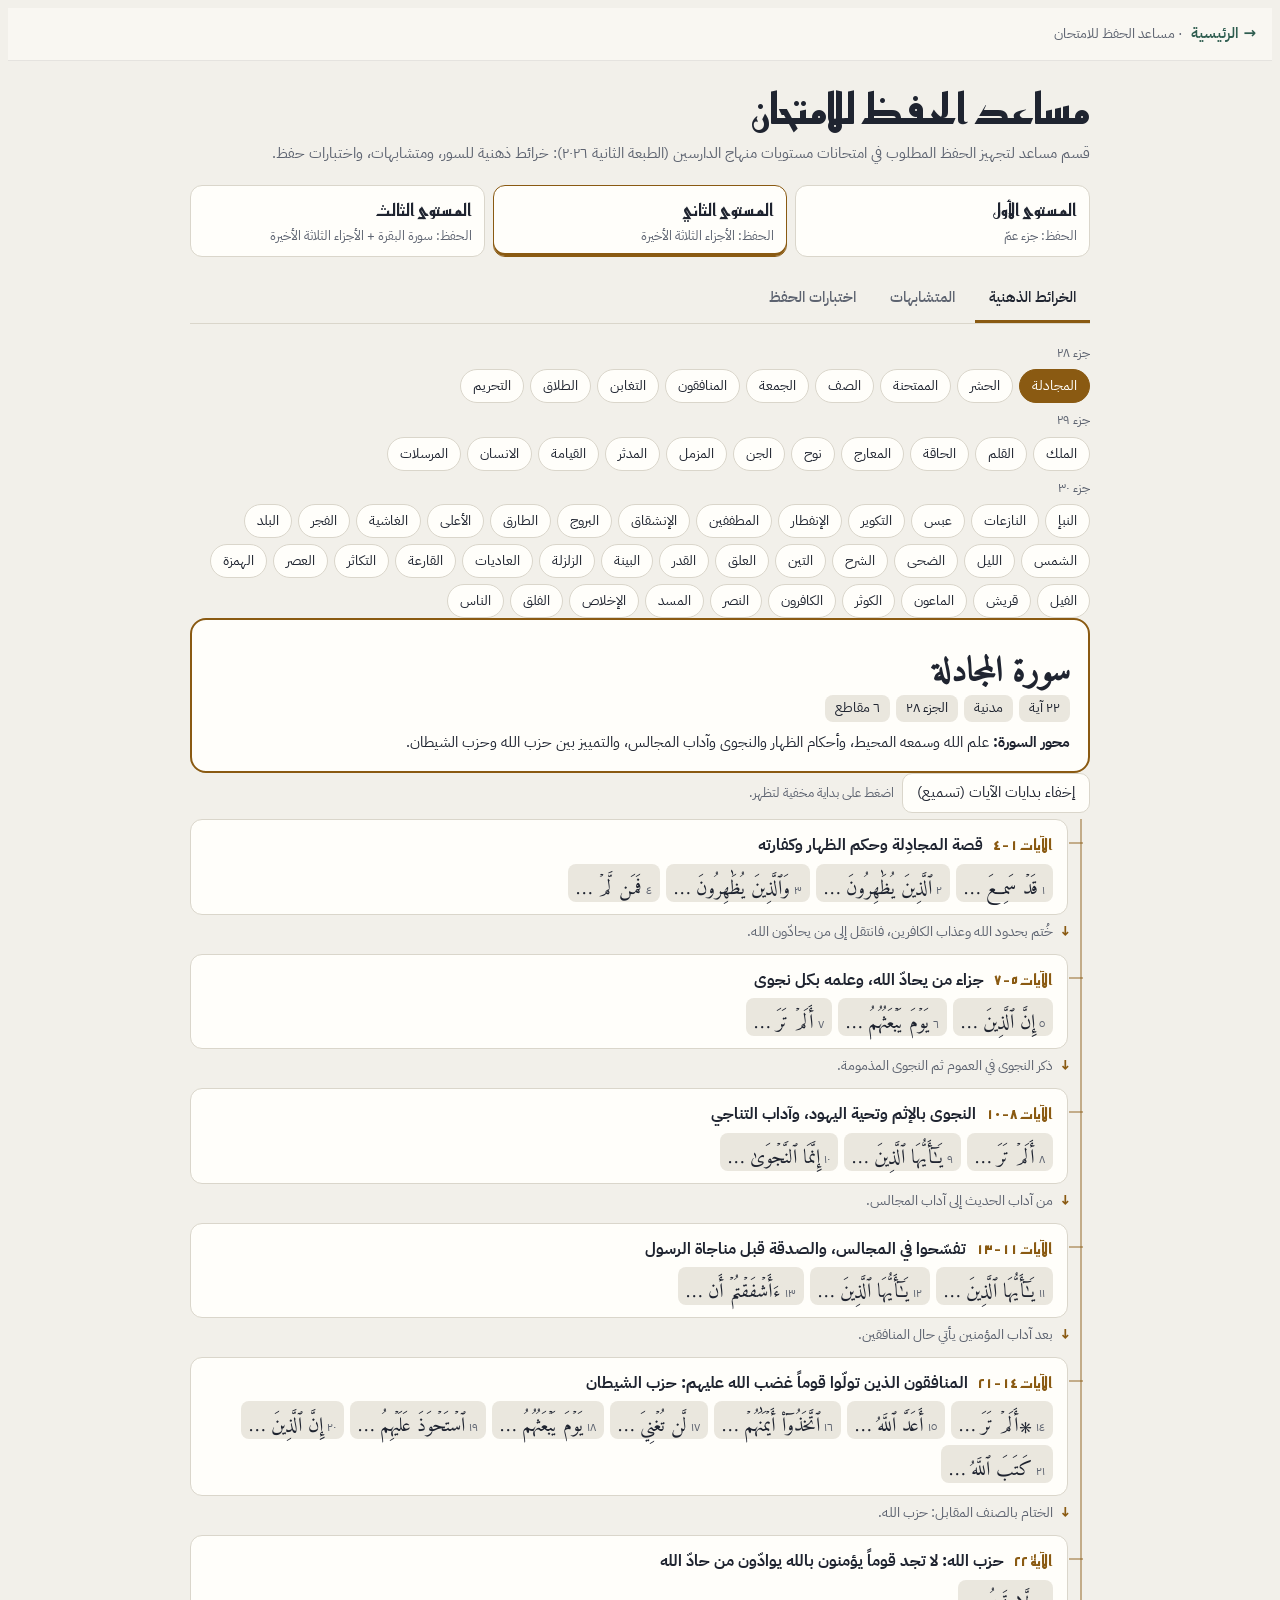
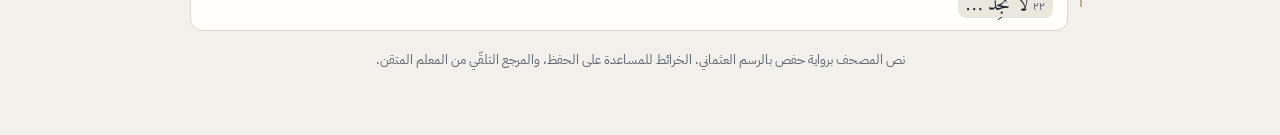
==== hifz/index.html @ 1ab909df "Add files via upload" ====
<!doctype html>
<html lang="ar" dir="rtl"><head><meta charset="utf-8">
<meta name="viewport" content="width=device-width,initial-scale=1,viewport-fit=cover">
<meta name="theme-color" content="#2F5D50">
<link rel="manifest" href="../manifest.webmanifest">
<link rel="icon" href="../icons/icon-192.png">
<link rel="stylesheet" href="../fonts/fonts.css">
<title>مساعد الحفظ للامتحان · رسوخ</title>
<style>
.appbar{position:sticky;top:0;z-index:50;display:flex;align-items:center;gap:8px;padding:8px max(16px,env(safe-area-inset-right,0px)) 8px max(16px,env(safe-area-inset-left,0px));padding-top:max(8px,env(safe-area-inset-top,0px));background:rgba(250,248,242,.92);backdrop-filter:blur(8px);border-bottom:1px solid rgba(0,0,0,.08);font-family:"IBM Plex Sans Arabic",system-ui,sans-serif;direction:rtl}
.appbar a{color:#2F5D50;text-decoration:none;font-weight:600;font-size:15px;min-height:36px;display:inline-flex;align-items:center;gap:6px}
.appbar span{color:#5D6370;font-size:14px}
@media (prefers-color-scheme:dark){.appbar{background:rgba(20,22,27,.92);border-bottom-color:rgba(255,255,255,.08)}.appbar a{color:#8CC3B1}.appbar span{color:#A5AAB4}}
</style>
</head><body>
<nav class="appbar"><a href="../">→ الرئيسية</a><span>· مساعد الحفظ للامتحان</span></nav>
<style>
/* Layout: one reading column; level tabs on top, three tool tabs beneath, a surah strip, then the tool */
:root{
  --bg:#F2F0EA; --page:#FFFEFA; --ink:#1F2430; --muted:#5D6370; --line:#DAD6CB; --soft:#EAE7DE;
  --l1:#2F6B5A; --l2:#8A5A12; --l3:#7A2E46; --acc:var(--l2);
  --hl:#F6E3B4; --hl2:#D6EBDD; --bad:#B3261E; --good:#1E7A45;
  --f-q:"Amiri Quran","Amiri","Traditional Arabic",serif;
  --f-ui:"IBM Plex Sans Arabic",system-ui,sans-serif;
  --f-d:"Reem Kufi","IBM Plex Sans Arabic",sans-serif;
}
@media (prefers-color-scheme: dark){:root:not([data-theme="light"]){
  --bg:#14161B; --page:#1C1F26; --ink:#ECE9E2; --muted:#A5AAB4; --line:#343843; --soft:#262A32;
  --l1:#7FC7AE; --l2:#E2B868; --l3:#E39AB1; --hl:#5A4A22; --hl2:#244634; --bad:#FF8A80; --good:#7FD69E; color-scheme:dark}}
:root[data-theme="dark"]{
  --bg:#14161B; --page:#1C1F26; --ink:#ECE9E2; --muted:#A5AAB4; --line:#343843; --soft:#262A32;
  --l1:#7FC7AE; --l2:#E2B868; --l3:#E39AB1; --hl:#5A4A22; --hl2:#244634; --bad:#FF8A80; --good:#7FD69E; color-scheme:dark}
html,body{direction:rtl}
body{background:var(--bg);color:var(--ink);font-family:var(--f-ui);font-size:15px;line-height:1.7}
.wrap{max-width:900px;margin:0 auto;padding-left:max(16px,env(safe-area-inset-left,0px));padding-right:max(16px,env(safe-area-inset-right,0px));padding-block:24px 56px;display:flex;flex-direction:column;gap:18px}
h1{margin:0;font-family:var(--f-d);font-size:clamp(30px,6vw,42px);line-height:1.2}
.lead{color:var(--muted);margin:0}
button{font:inherit;color:inherit;cursor:pointer}
button:focus-visible,select:focus-visible{outline:2px solid var(--acc);outline-offset:2px}
.levels{display:grid;grid-template-columns:repeat(3,minmax(0,1fr));gap:8px}
.lv{border:1px solid var(--line);background:var(--page);border-radius:12px;padding:10px 12px;text-align:right;display:flex;flex-direction:column;gap:2px;min-height:44px}
.lv b{font-family:var(--f-d);font-size:17px}
.lv small{color:var(--muted);font-size:12.5px;line-height:1.5}
.lv[aria-pressed="true"]{border-color:var(--acc);box-shadow:inset 0 -3px 0 var(--acc)}
.tabs{display:flex;gap:6px;border-bottom:1px solid var(--line);overflow-x:auto}
.tab{border:none;background:none;padding:10px 14px;border-bottom:3px solid transparent;color:var(--muted);font-weight:500;white-space:nowrap;min-height:44px}
.tab[aria-selected="true"]{color:var(--ink);border-bottom-color:var(--acc)}
.strip{display:flex;flex-direction:column;gap:6px}
.strip .jz{font-size:12.5px;color:var(--muted)}
.chips{display:flex;flex-wrap:wrap;gap:6px}
.chip{border:1px solid var(--line);background:var(--page);border-radius:999px;padding:4px 12px;font-size:14px;min-height:34px}
.chip[aria-pressed="true"]{background:var(--acc);border-color:var(--acc);color:var(--page)}
.card{background:var(--page);border:1px solid var(--line);border-radius:14px;padding:16px 18px}
.q{font-family:var(--f-q);line-height:2.1}
/* mind map */
.root{display:flex;flex-direction:column;gap:8px;border:2px solid var(--acc);border-radius:16px;padding:16px 18px;background:var(--page)}
.root h2{margin:0;font-family:var(--f-q);font-size:34px;line-height:1.5}
.facts{display:flex;flex-wrap:wrap;gap:6px}
.fact{background:var(--soft);border-radius:8px;padding:2px 10px;font-size:13.5px}
.theme{margin:0;font-size:15px}
.tree{position:relative;display:flex;flex-direction:column;gap:0;padding-right:22px;margin-top:6px}
.tree::before{content:"";position:absolute;right:8px;top:0;bottom:24px;border-right:2px solid var(--acc);opacity:.45}
.node{position:relative;background:var(--page);border:1px solid var(--line);border-radius:12px;padding:12px 14px;display:flex;flex-direction:column;gap:6px}
.node::before{content:"";position:absolute;right:-16px;top:22px;width:14px;border-top:2px solid var(--acc);opacity:.45}
.node .hd{display:flex;align-items:baseline;gap:10px;flex-wrap:wrap}
.num{font-family:var(--f-d);color:var(--acc);font-weight:700;font-size:15px;white-space:nowrap}
.node h3{margin:0;font-size:16px;line-height:1.5}
.starts{display:flex;flex-wrap:wrap;gap:6px}
.st{font-family:var(--f-q);font-size:20px;background:var(--soft);border-radius:8px;padding:0 8px;line-height:1.9;white-space:nowrap}
.st i{font-style:normal;font-family:var(--f-ui);font-size:11.5px;color:var(--muted);margin-left:4px}
.st.hide span{filter:blur(6px)}
.link{font-size:13.5px;color:var(--muted);padding:6px 0 10px 0;margin-right:-4px;display:flex;gap:6px;align-items:baseline}
.link::before{content:"↓";color:var(--acc);font-weight:700}
.tools{display:flex;flex-wrap:wrap;gap:8px;align-items:center}
.btn{border:1px solid var(--line);background:var(--page);border-radius:10px;padding:6px 14px;min-height:40px}
.btn.pri{background:var(--acc);border-color:var(--acc);color:var(--page);font-weight:700}
/* mutashabihat */
.mt{display:flex;flex-direction:column;gap:10px}
.grp{display:flex;flex-direction:column;gap:8px}
.grp .ph{font-size:13.5px;color:var(--muted)}
.occ{display:flex;flex-direction:column;gap:2px;border-right:3px solid var(--line);padding-right:10px}
.occ .ref{font-size:12.5px;color:var(--muted)}
.occ .q{font-size:23px}
mark{background:var(--hl);color:inherit;border-radius:4px;padding:0 2px}
mark.d{background:var(--hl2);outline:1px dashed var(--acc)}
.legend{font-size:13px;color:var(--muted);display:flex;gap:14px;flex-wrap:wrap}
select{font:inherit;color:var(--ink);background:var(--page);border:1px solid var(--line);border-radius:8px;padding:6px 10px;min-height:40px;max-width:100%}
/* quiz */
.qz{display:flex;flex-direction:column;gap:12px}
.prog{height:6px;background:var(--soft);border-radius:99px;overflow:hidden}
.prog i{display:block;height:100%;background:var(--acc)}
.prompt{font-size:14px;color:var(--muted)}
.stem{font-family:var(--f-q);font-size:25px;line-height:2.1}
.opts{display:flex;flex-direction:column;gap:8px}
.opt{border:1px solid var(--line);background:var(--page);border-radius:12px;padding:10px 14px;text-align:right;font-family:var(--f-q);font-size:21px;line-height:1.9;min-height:48px}
.opt.ui{font-family:var(--f-ui);font-size:16px}
.opt.ok{border-color:var(--good);box-shadow:inset 0 0 0 1px var(--good)}
.opt.no{border-color:var(--bad);box-shadow:inset 0 0 0 1px var(--bad)}
.fb{font-size:14px;padding:8px 12px;border-radius:10px;background:var(--soft)}
.score{font-family:var(--f-d);font-size:40px;color:var(--acc)}
.muted{color:var(--muted)}
.grid2{display:grid;grid-template-columns:repeat(auto-fill,minmax(210px,1fr));gap:8px}
.scope{border:1px solid var(--line);background:var(--page);border-radius:12px;padding:10px 12px;text-align:right;display:flex;flex-direction:column;gap:2px;min-height:56px}
.scope small{color:var(--muted)}
@media (max-width:520px){.lv small{display:none}.lv b{font-size:14.5px}.root h2{font-size:28px}}
@media (prefers-reduced-motion:no-preference){.prog i{transition:width .3s}}
</style>

<div class="wrap">
  <header style="display:flex;flex-direction:column;gap:6px">
    <h1>مساعد الحفظ للامتحان</h1>
    <p class="lead">قسم مساعد لتجهيز الحفظ المطلوب في امتحانات مستويات منهاج الدارسين (الطبعة الثانية ٢٠٢٦): خرائط ذهنية للسور، ومتشابهات، واختبارات حفظ.</p>
  </header>
  <div class="levels" id="levels" role="group" aria-label="المستوى"></div>
  <div class="tabs" role="tablist" aria-label="الأدوات">
    <button class="tab" role="tab" data-t="map" aria-selected="true">الخرائط الذهنية</button>
    <button class="tab" role="tab" data-t="mt" aria-selected="false">المتشابهات</button>
    <button class="tab" role="tab" data-t="quiz" aria-selected="false">اختبارات الحفظ</button>
  </div>
  <main id="view"><p class="muted">جاري التحميل…</p></main>
  <footer class="muted" style="font-size:13px;text-align:center">نص المصحف برواية حفص بالرسم العثماني. الخرائط للمساعدة على الحفظ، والمرجع التلقّي من المعلم المتقن.</footer>
</div>

<script>
const AR=n=>String(n).replace(/\d/g,d=>'٠١٢٣٤٥٦٧٨٩'[d]);
const $=(t,a={},...k)=>{const e=document.createElement(t);for(const[x,y]of Object.entries(a)){if(x==='on')for(const[ev,f]of Object.entries(y))e.addEventListener(ev,f);else if(x==='html')e.innerHTML=y;else if(y!==false&&y!=null)e.setAttribute(x,y===true?'':y)}k.flat().forEach(c=>c!=null&&e.append(c.nodeType?c:document.createTextNode(c)));return e};
const rnd=n=>Math.floor(Math.random()*n), shuffle=a=>{a=a.slice();for(let i=a.length-1;i>0;i--){const j=rnd(i+1);[a[i],a[j]]=[a[j],a[i]]}return a}, pick=a=>a[rnd(a.length)];
let D=null; const ST={lv:'2',tab:'map',surah:{},mtS:{},hide:false};
try{Object.assign(ST,JSON.parse(localStorage.getItem('hifz-ui')||'{}'))}catch(e){}
const save=()=>{try{localStorage.setItem('hifz-ui',JSON.stringify({lv:ST.lv,tab:ST.tab,surah:ST.surah,mtS:ST.mtS}))}catch(e){}};
let BEST={};try{BEST=JSON.parse(localStorage.getItem('hifz-best')||'{}')}catch(e){}
const LVC={1:'--l1',2:'--l2',3:'--l3'};
const S=n=>D.surahs[n]; const V=(n,a)=>S(n).v[a-1]; const vt=(n,a)=>V(n,a).join(' ');
const ref=(n,a)=>`${S(n).name}: ${AR(a)}`;

function levelSurahs(){return D.levels[ST.lv].surahs}
function groups(){ // juz groups of current level
  const out=[];const by={};
  levelSurahs().forEach(n=>{const j=S(n).juz;const k=n===2?'البقرة':'جزء '+AR(j);(by[k]||(by[k]=[],out.push([k,by[k]]),by[k])).push(n)});return out;
}
function curSurah(){const L=levelSurahs();let s=+ST.surah[ST.lv];if(!L.includes(s)){s=L[0];ST.surah[ST.lv]=s}return s}

function renderLevels(){
  const box=document.getElementById('levels');box.innerHTML='';
  Object.entries(D.levels).forEach(([k,L])=>{
    box.append($('button',{class:'lv','aria-pressed':String(k===ST.lv),style:`--acc:var(${LVC[k]})`,on:{click:()=>{ST.lv=k;save();render()}}},
      $('b',{},L.name),$('small',{},'الحفظ: '+L.hifz)));
  });
  document.documentElement.style.setProperty('--acc',`var(${LVC[ST.lv]})`);
  document.querySelectorAll('.tab').forEach(t=>t.setAttribute('aria-selected',String(t.dataset.t===ST.tab)));
}
function strip(onPick,sel,extra){
  const w=$('div',{class:'strip'});
  groups().forEach(([g,list])=>{
    const c=$('div',{class:'chips'});
    list.forEach(n=>c.append($('button',{class:'chip','aria-pressed':String(n===sel),on:{click:()=>onPick(n)}},S(n).name)));
    w.append($('div',{class:'jz'},g),c);
  });
  return w;
}

/* ---------- mind map ---------- */
function renderMap(v){
  const n=curSurah(), s=S(n);
  v.append(strip(x=>{ST.surah[ST.lv]=x;save();render()},n));
  const root=$('section',{class:'root','aria-label':'بطاقة السورة'},
    $('h2',{},'سورة '+s.name),
    $('div',{class:'facts'},$('span',{class:'fact'},AR(s.ayat)+' آية'),$('span',{class:'fact'},s.type),$('span',{class:'fact'},n===2?'الأجزاء ١–٣':'الجزء '+AR(s.juz)),$('span',{class:'fact'},AR(s.secs.length)+' مقاطع')),
    $('p',{class:'theme'},$('b',{},'محور السورة: '),s.theme));
  const tools=$('div',{class:'tools'},
    $('button',{class:'btn',on:{click:()=>{ST.hide=!ST.hide;render()}}},ST.hide?'إظهار بدايات الآيات':'إخفاء بدايات الآيات (تسميع)'),
    $('span',{class:'muted',style:'font-size:13px'},'اضغط على بداية مخفية لتظهر.'));
  const tree=$('div',{class:'tree'});
  s.secs.forEach(([a,b,t,l],i)=>{
    const starts=$('div',{class:'starts'});
    for(let k=a;k<=b;k++){
      const w=V(n,k); const st=w.slice(0,Math.min(2,w.length)).join(' ')+(w.length>2?' …':'');
      const chip=$('span',{class:'st'+(ST.hide?' hide':''),title:'الآية '+AR(k)},$('i',{},AR(k)),$('span',{},st));
      chip.addEventListener('click',()=>chip.classList.toggle('hide'));
      starts.append(chip);
    }
    tree.append($('article',{class:'node'},
      $('div',{class:'hd'},$('span',{class:'num'},a===b?'الآية '+AR(a):'الآيات '+AR(a)+'–'+AR(b)),$('h3',{},t)),starts));
    if(l) tree.append($('div',{class:'link'},l));
  });
  v.append(root,tools,tree);
}

/* ---------- mutashabihat ---------- */
function markVerse(n,a,from,len,diffIdx){
  const w=V(n,a);const box=$('div',{class:'q'});
  w.forEach((tok,i)=>{
    let el=document.createTextNode(tok);
    if(i>=from&&i<from+len) el=$('mark',{},tok);
    else if(diffIdx!=null&&i===diffIdx) el=$('mark',{class:'d'},tok);
    box.append(el,' ');
  });
  box.append($('span',{class:'muted',style:'font-size:16px'},'﴿'+AR(a)+'﴾'));
  return box;
}
function mtGroups(){
  const L=D.levels[ST.lv];const f=ST.mtS[ST.lv]||'all';
  let g=L.mt; if(f!=='all') g=g.filter(x=>x.o.some(o=>o[0]==f));
  let r=L.rep; if(f!=='all') r=r.filter(x=>x.some(o=>o[0]==f));
  return {g,r,f};
}
function renderMt(v){
  const L=D.levels[ST.lv];const {g,r,f}=mtGroups();
  const sel=$('select',{id:'mtsel','aria-label':'تصفية حسب السورة',on:{change:e=>{ST.mtS[ST.lv]=e.target.value;save();render()}}},
    $('option',{value:'all'},'كل سور المستوى'));
  levelSurahs().forEach(n=>sel.append($('option',{value:n,selected:String(n)===String(f)?'':null},'سورة '+S(n).name)));
  v.append($('div',{class:'tools'},sel,$('span',{class:'muted',style:'font-size:13.5px'},AR(g.length+r.length)+' موضعاً')),
    $('div',{class:'legend'},$('span',{},$('mark',{},'المقطع المشترك')),$('span',{},$('mark',{class:'d'},'أول كلمة يفترق عندها')),$('span',{},'انتبه للكلمة الخضراء: هي موضع الخلط.')));
  const box=$('div',{class:'mt'});
  if(r.length){
    box.append($('h3',{style:'margin:8px 0 0;font-size:16px'},'آيات تتكرر بلفظها'));
    r.forEach(o=>{
      const c=$('div',{class:'card grp'});
      c.append($('div',{class:'q',style:'font-size:23px'},vt(o[0][0],o[0][1])));
      c.append($('div',{class:'ph'},'تكررت '+AR(o.length)+' مرات: '+o.map(x=>ref(x[0],x[1])).join(' · ')));
      box.append(c);
    });
  }
  if(g.length) box.append($('h3',{style:'margin:8px 0 0;font-size:16px'},'مقاطع متشابهة'));
  g.forEach(gr=>{
    const c=$('div',{class:'card grp'});
    gr.o.forEach(([n,a,i])=>{
      const w=V(n,a);const d=i+gr.n<w.length?i+gr.n:null;
      c.append($('div',{class:'occ'},$('span',{class:'ref'},ref(n,a)),markVerse(n,a,i,gr.n,d)));
    });
    box.append(c);
  });
  if(!g.length&&!r.length) box.append($('p',{class:'muted'},'لا متشابهات مسجلة لهذه السورة ضمن المستوى.'));
  v.append(box);
}

/* ---------- quiz ---------- */
let QZ=null;
function scopes(){
  const out=[{id:'all',t:'اختبار شامل للمستوى',s:levelSurahs()}];
  groups().forEach(([g,list])=>out.push({id:g,t:g==='البقرة'?'سورة البقرة':g,s:list}));
  levelSurahs().forEach(n=>out.push({id:'s'+n,t:'سورة '+S(n).name,s:[n],one:true}));
  return out;
}
function allVerses(sl){const o=[];sl.forEach(n=>{for(let a=1;a<=S(n).ayat;a++)o.push([n,a])});return o}
function uniq(arr,key){const s=new Set();return arr.filter(x=>{const k=key(x);if(s.has(k))return false;s.add(k);return true})}
function near(n){const o=[];for(const m of [n,n+1,n-1,n+2,n-2])if(D.surahs[m])o.push(m);return o}
function genQ(sc){
  const vs=allVerses(sc.s);const L=D.levels[ST.lv];
  const types=['next','complete','order','start'];
  if(sc.s.length>1) types.push('which','which');
  const mts=L.mt.filter(g=>g.o.every(o=>sc.s.includes(o[0])||true)&&g.o.some(o=>sc.s.includes(o[0])));
  if(mts.length) types.push('blank','blank','blank');
  for(let tries=0;tries<40;tries++){
    const t=pick(types);
    if(t==='next'){
      const [n,a]=pick(vs); if(a>=S(n).ayat) continue;
      let pool=[];for(let k=1;k<=S(n).ayat;k++) if(k!==a+1&&k!==a) pool.push(vt(n,k));
      if(pool.length<3) pool=pool.concat(allVerses(near(n).slice(1)).map(([m,b])=>vt(m,b)));
      const wr=shuffle(uniq(pool,x=>x)).filter(x=>x!==vt(n,a+1)).slice(0,3); if(wr.length<3) continue;
      return {p:'ما الآية التي تلي قوله تعالى في سورة '+S(n).name+'؟',stem:vt(n,a),a:vt(n,a+1),w:wr,e:ref(n,a+1)};
    }
    if(t==='complete'){
      const [n,a]=pick(vs);const w=V(n,a); if(w.length<6) continue;
      const cut=Math.floor(w.length/2);const tail=w.slice(cut).join(' ');
      let src=vs; if(src.length<20) src=allVerses(near(n));
      const pool=src.filter(([m,b])=>!(m===n&&b===a)&&V(m,b).length>=6).map(([m,b])=>{const x=V(m,b);return x.slice(Math.floor(x.length/2)).join(' ')});
      const wr=shuffle(uniq(pool,x=>x)).filter(x=>x!==tail).slice(0,3); if(wr.length<3) continue;
      return {p:'أكمل الآية:',stem:w.slice(0,cut).join(' ')+' …',a:tail,w:wr,e:ref(n,a)};
    }
    if(t==='order'){
      const n=pick(sc.s); if(S(n).ayat<3) continue;
      let a=1+rnd(S(n).ayat), b=1+rnd(S(n).ayat); if(a===b) continue; if(a>b)[a,b]=[b,a];
      const A=vt(n,a),B=vt(n,b); if(A===B) continue;
      return {p:'في سورة '+S(n).name+': أيّ الآيتين تأتي أولاً؟',stem:null,a:A,w:[B],e:ref(n,a)+' قبل '+ref(n,b),two:true};
    }
    if(t==='start'){
      const n=pick(sc.s);const a=1+rnd(S(n).ayat);
      const w=V(n,a); const opts=[];for(let k=1;k<=S(n).ayat;k++) if(k!==a) opts.push(V(n,k).slice(0,2).join(' '));
      if(opts.length<5) allVerses(near(n).slice(1)).forEach(([m,b])=>opts.push(V(m,b).slice(0,2).join(' ')));
      const right=w.slice(0,2).join(' ');const wr=shuffle(uniq(opts,x=>x)).filter(x=>x!==right).slice(0,3); if(wr.length<3) continue;
      const pv=a>1?'بعد قوله: '+vt(n,a-1):'أول سورة '+S(n).name;
      return {p:'بماذا تبدأ الآية '+AR(a)+' من سورة '+S(n).name+'؟',stem:a>1?vt(n,a-1)+' ﴿'+AR(a-1)+'﴾':null,a:right+' …',w:wr.map(x=>x+' …'),e:ref(n,a),note:pv};
    }
    if(t==='which'){
      const [n,a]=pick(vs);const txt=vt(n,a);
      if(sc.s.some(m=>m!==n&&allVerses([m]).some(([x,y])=>vt(x,y)===txt))) continue;
      const others=shuffle(sc.s.filter(m=>m!==n)).slice(0,3); if(others.length<3) continue;
      return {p:'من أيّ سورة هذه الآية؟',stem:txt,a:'سورة '+S(n).name,w:others.map(m=>'سورة '+S(m).name),e:ref(n,a),ui:true};
    }
    if(t==='blank'){
      const g=pick(mts);const own=g.o.filter(o=>sc.s.includes(o[0]));const [n,a,i]=pick(own);const w=V(n,a);const di=i+g.n;
      if(di>=w.length) continue;
      const strip=x=>x.replace(/[ۖ-ۜ]/g,'').trim();
      const right=strip(w[di]);
      let wr=uniq(g.o.filter(o=>!(o[0]===n&&o[1]===a)).map(([m,b,j])=>V(m,b)[j+g.n]).filter(Boolean).map(strip),x=>x).filter(x=>x!==right);
      if(!wr.length) continue;
      const fill=shuffle(uniq(allVerses([n]).flatMap(([m,b])=>V(m,b)).map(strip),x=>x)).filter(x=>x!==right&&!wr.includes(x));
      wr=wr.concat(fill).slice(0,3);
      const stem=w.map((x,k)=>k===di?'⬚':x).join(' ');
      return {p:'متشابهات: ما الكلمة الناقصة في الموضع ⬚ من سورة '+S(n).name+'؟',stem,a:right,w:wr,e:ref(n,a)+' · المقطع المشترك يرد أيضاً في: '+g.o.filter(o=>!(o[0]===n&&o[1]===a)).map(o=>ref(o[0],o[1])).join('، ')};
    }
  }
  return null;
}
function startQuiz(sc){
  const qs=[];let guard=0;while(qs.length<10&&guard++<200){const q=genQ(sc);if(q&&!qs.some(x=>x.stem===q.stem&&x.a===q.a))qs.push(q)}
  QZ={sc,qs,i:0,score:0,ans:null,key:ST.lv+':'+sc.id};render();
}
function renderQuiz(v){
  if(!QZ||QZ.lv!==undefined&&QZ.lv!==ST.lv){QZ=null}
  if(!QZ){
    v.append($('p',{class:'muted',style:'margin:0'},'اختر نطاق الاختبار. كل اختبار حتى ١٠ أسئلة جديدة: الآية التالية، إكمال الآية، الترتيب، بداية الآية، من أي سورة، والكلمة الناقصة في المتشابهات.'));
    const gr=$('div',{class:'grid2'});
    scopes().forEach(sc=>{const b=BEST[ST.lv+':'+sc.id];
      gr.append($('button',{class:'scope',style:sc.one?'':'border-color:var(--acc)',on:{click:()=>startQuiz(sc)}},$('b',{},sc.t),$('small',{},b!=null?'أفضل نتيجة: '+AR(b)+' / ١٠':(sc.one?AR(S(sc.s[0]).ayat)+' آية':AR(sc.s.length)+' سورة'))))});
    v.append(gr);return;
  }
  const q=QZ.qs[QZ.i];
  if(!q){
    const k=QZ.key;if(BEST[k]==null||QZ.score>BEST[k]){BEST[k]=QZ.score;try{localStorage.setItem('hifz-best',JSON.stringify(BEST))}catch(e){}}
    v.append($('div',{class:'card qz',style:'align-items:center;text-align:center'},$('div',{class:'muted'},QZ.sc.t),$('div',{class:'score'},AR(QZ.score)+' / '+AR(QZ.qs.length)),
      $('div',{},QZ.score>=8?'ممتاز، حفظك ثابت، بارك الله فيك':QZ.score>=5?'جيد، راجع المواضع التي أخطأت فيها':'تحتاج السورة مراجعة، ابدأ بالخريطة الذهنية'),
      $('div',{class:'tools',style:'justify-content:center'},$('button',{class:'btn pri',on:{click:()=>startQuiz(QZ.sc)}},'اختبار جديد'),$('button',{class:'btn',on:{click:()=>{QZ=null;render()}}},'نطاق آخر'))));
    return;
  }
  QZ.lv=ST.lv;
  if(!q.opts) q.opts=shuffle([q.a,...q.w]);
  const box=$('div',{class:'card qz'});
  box.append($('div',{class:'tools',style:'justify-content:space-between'},$('span',{class:'muted'},QZ.sc.t),$('span',{class:'muted'},'سؤال '+AR(QZ.i+1)+' من '+AR(QZ.qs.length))),
    $('div',{class:'prog'},$('i',{style:`width:${QZ.i*100/QZ.qs.length}%`})),$('div',{class:'prompt'},q.p));
  if(q.stem) box.append($('div',{class:'stem'},q.stem));
  const opts=$('div',{class:'opts'});
  q.opts.forEach(o=>{
    const b=$('button',{class:'opt'+(q.ui?' ui':''),disabled:QZ.ans!=null},o);
    if(QZ.ans!=null){if(o===q.a)b.classList.add('ok');else if(o===QZ.ans)b.classList.add('no')}
    b.addEventListener('click',()=>{if(QZ.ans!=null)return;QZ.ans=o;if(o===q.a)QZ.score++;render()});
    opts.append(b);
  });
  box.append(opts);
  if(QZ.ans!=null){
    box.append($('div',{class:'fb'},(QZ.ans===q.a?'✓ صحيح. ':'✗ الصواب هو الخيار المحدد بالأخضر. ')+q.e),
      $('div',{class:'tools'},$('button',{class:'btn pri',on:{click:()=>{QZ.i++;QZ.ans=null;render()}}},QZ.i+1<QZ.qs.length?'السؤال التالي':'النتيجة'),$('button',{class:'btn',on:{click:()=>{QZ=null;render()}}},'إنهاء')));
  }
  v.append(box);
}

function render(){
  renderLevels();
  const v=document.getElementById('view');v.innerHTML='';
  if(QZ&&QZ.lv&&QZ.lv!==ST.lv)QZ=null;
  ({map:renderMap,mt:renderMt,quiz:renderQuiz})[ST.tab](v);
}
document.querySelectorAll('.tab').forEach(t=>t.addEventListener('click',()=>{ST.tab=t.dataset.t;save();render()}));
fetch('data.json').then(r=>r.json()).then(d=>{D=d;render()}).catch(()=>{document.getElementById('view').innerHTML='<p class="muted">تعذّر تحميل البيانات. حدّث الصفحة.</p>'});
</script>
<script>if('serviceWorker' in navigator){navigator.serviceWorker.register('../sw.js').catch(()=>{})}</script>
</body></html>
---- fonts/fonts.css ----
@font-face {
  font-family: 'Amiri Quran';
  font-style: normal;
  font-display: swap;
  font-weight: 400;
  src: url(amiri-quran-arabic-400-normal.woff2) format("woff2");
  unicode-range: U+0600-06FF,U+0750-077F,U+0870-088E,U+0890-0891,U+0897-08E1,U+08E3-08FF,U+200C-200E,U+2010-2011,U+204F,U+2E41,U+FB50-FDFF,U+FE70-FE74,U+FE76-FEFC,U+102E0-102FB,U+10E60-10E7E,U+10EC2-10EC4,U+10EFC-10EFF,U+1EE00-1EE03,U+1EE05-1EE1F,U+1EE21-1EE22,U+1EE24,U+1EE27,U+1EE29-1EE32,U+1EE34-1EE37,U+1EE39,U+1EE3B,U+1EE42,U+1EE47,U+1EE49,U+1EE4B,U+1EE4D-1EE4F,U+1EE51-1EE52,U+1EE54,U+1EE57,U+1EE59,U+1EE5B,U+1EE5D,U+1EE5F,U+1EE61-1EE62,U+1EE64,U+1EE67-1EE6A,U+1EE6C-1EE72,U+1EE74-1EE77,U+1EE79-1EE7C,U+1EE7E,U+1EE80-1EE89,U+1EE8B-1EE9B,U+1EEA1-1EEA3,U+1EEA5-1EEA9,U+1EEAB-1EEBB,U+1EEF0-1EEF1;
}
@font-face {
  font-family: 'Amiri Quran';
  font-style: normal;
  font-display: swap;
  font-weight: 400;
  src: url(amiri-quran-latin-400-normal.woff2) format("woff2");
  unicode-range: U+0000-00FF,U+0131,U+0152-0153,U+02BB-02BC,U+02C6,U+02DA,U+02DC,U+0304,U+0308,U+0329,U+2000-206F,U+20AC,U+2122,U+2191,U+2193,U+2212,U+2215,U+FEFF,U+FFFD;
}
@font-face {
  font-family: 'Amiri';
  font-style: normal;
  font-display: swap;
  font-weight: 400;
  src: url(amiri-arabic-400-normal.woff2) format("woff2");
  unicode-range: U+0600-06FF,U+0750-077F,U+0870-088E,U+0890-0891,U+0897-08E1,U+08E3-08FF,U+200C-200E,U+2010-2011,U+204F,U+2E41,U+FB50-FDFF,U+FE70-FE74,U+FE76-FEFC,U+102E0-102FB,U+10E60-10E7E,U+10EC2-10EC4,U+10EFC-10EFF,U+1EE00-1EE03,U+1EE05-1EE1F,U+1EE21-1EE22,U+1EE24,U+1EE27,U+1EE29-1EE32,U+1EE34-1EE37,U+1EE39,U+1EE3B,U+1EE42,U+1EE47,U+1EE49,U+1EE4B,U+1EE4D-1EE4F,U+1EE51-1EE52,U+1EE54,U+1EE57,U+1EE59,U+1EE5B,U+1EE5D,U+1EE5F,U+1EE61-1EE62,U+1EE64,U+1EE67-1EE6A,U+1EE6C-1EE72,U+1EE74-1EE77,U+1EE79-1EE7C,U+1EE7E,U+1EE80-1EE89,U+1EE8B-1EE9B,U+1EEA1-1EEA3,U+1EEA5-1EEA9,U+1EEAB-1EEBB,U+1EEF0-1EEF1;
}
@font-face {
  font-family: 'Amiri';
  font-style: normal;
  font-display: swap;
  font-weight: 400;
  src: url(amiri-latin-400-normal.woff2) format("woff2");
  unicode-range: U+0000-00FF,U+0131,U+0152-0153,U+02BB-02BC,U+02C6,U+02DA,U+02DC,U+0304,U+0308,U+0329,U+2000-206F,U+20AC,U+2122,U+2191,U+2193,U+2212,U+2215,U+FEFF,U+FFFD;
}
@font-face {
  font-family: 'Amiri';
  font-style: normal;
  font-display: swap;
  font-weight: 700;
  src: url(amiri-arabic-700-normal.woff2) format("woff2");
  unicode-range: U+0600-06FF,U+0750-077F,U+0870-088E,U+0890-0891,U+0897-08E1,U+08E3-08FF,U+200C-200E,U+2010-2011,U+204F,U+2E41,U+FB50-FDFF,U+FE70-FE74,U+FE76-FEFC,U+102E0-102FB,U+10E60-10E7E,U+10EC2-10EC4,U+10EFC-10EFF,U+1EE00-1EE03,U+1EE05-1EE1F,U+1EE21-1EE22,U+1EE24,U+1EE27,U+1EE29-1EE32,U+1EE34-1EE37,U+1EE39,U+1EE3B,U+1EE42,U+1EE47,U+1EE49,U+1EE4B,U+1EE4D-1EE4F,U+1EE51-1EE52,U+1EE54,U+1EE57,U+1EE59,U+1EE5B,U+1EE5D,U+1EE5F,U+1EE61-1EE62,U+1EE64,U+1EE67-1EE6A,U+1EE6C-1EE72,U+1EE74-1EE77,U+1EE79-1EE7C,U+1EE7E,U+1EE80-1EE89,U+1EE8B-1EE9B,U+1EEA1-1EEA3,U+1EEA5-1EEA9,U+1EEAB-1EEBB,U+1EEF0-1EEF1;
}
@font-face {
  font-family: 'Amiri';
  font-style: normal;
  font-display: swap;
  font-weight: 700;
  src: url(amiri-latin-700-normal.woff2) format("woff2");
  unicode-range: U+0000-00FF,U+0131,U+0152-0153,U+02BB-02BC,U+02C6,U+02DA,U+02DC,U+0304,U+0308,U+0329,U+2000-206F,U+20AC,U+2122,U+2191,U+2193,U+2212,U+2215,U+FEFF,U+FFFD;
}
@font-face {
  font-family: 'IBM Plex Sans Arabic';
  font-style: normal;
  font-display: swap;
  font-weight: 400;
  src: url(ibm-plex-sans-arabic-arabic-400-normal.woff2) format("woff2");
  unicode-range: U+0600-06FF,U+0750-077F,U+0870-088E,U+0890-0891,U+0897-08E1,U+08E3-08FF,U+200C-200E,U+2010-2011,U+204F,U+2E41,U+FB50-FDFF,U+FE70-FE74,U+FE76-FEFC,U+102E0-102FB,U+10E60-10E7E,U+10EC2-10EC4,U+10EFC-10EFF,U+1EE00-1EE03,U+1EE05-1EE1F,U+1EE21-1EE22,U+1EE24,U+1EE27,U+1EE29-1EE32,U+1EE34-1EE37,U+1EE39,U+1EE3B,U+1EE42,U+1EE47,U+1EE49,U+1EE4B,U+1EE4D-1EE4F,U+1EE51-1EE52,U+1EE54,U+1EE57,U+1EE59,U+1EE5B,U+1EE5D,U+1EE5F,U+1EE61-1EE62,U+1EE64,U+1EE67-1EE6A,U+1EE6C-1EE72,U+1EE74-1EE77,U+1EE79-1EE7C,U+1EE7E,U+1EE80-1EE89,U+1EE8B-1EE9B,U+1EEA1-1EEA3,U+1EEA5-1EEA9,U+1EEAB-1EEBB,U+1EEF0-1EEF1;
}
@font-face {
  font-family: 'IBM Plex Sans Arabic';
  font-style: normal;
  font-display: swap;
  font-weight: 400;
  src: url(ibm-plex-sans-arabic-latin-400-normal.woff2) format("woff2");
  unicode-range: U+0000-00FF,U+0131,U+0152-0153,U+02BB-02BC,U+02C6,U+02DA,U+02DC,U+0304,U+0308,U+0329,U+2000-206F,U+20AC,U+2122,U+2191,U+2193,U+2212,U+2215,U+FEFF,U+FFFD;
}
@font-face {
  font-family: 'IBM Plex Sans Arabic';
  font-style: normal;
  font-display: swap;
  font-weight: 500;
  src: url(ibm-plex-sans-arabic-arabic-500-normal.woff2) format("woff2");
  unicode-range: U+0600-06FF,U+0750-077F,U+0870-088E,U+0890-0891,U+0897-08E1,U+08E3-08FF,U+200C-200E,U+2010-2011,U+204F,U+2E41,U+FB50-FDFF,U+FE70-FE74,U+FE76-FEFC,U+102E0-102FB,U+10E60-10E7E,U+10EC2-10EC4,U+10EFC-10EFF,U+1EE00-1EE03,U+1EE05-1EE1F,U+1EE21-1EE22,U+1EE24,U+1EE27,U+1EE29-1EE32,U+1EE34-1EE37,U+1EE39,U+1EE3B,U+1EE42,U+1EE47,U+1EE49,U+1EE4B,U+1EE4D-1EE4F,U+1EE51-1EE52,U+1EE54,U+1EE57,U+1EE59,U+1EE5B,U+1EE5D,U+1EE5F,U+1EE61-1EE62,U+1EE64,U+1EE67-1EE6A,U+1EE6C-1EE72,U+1EE74-1EE77,U+1EE79-1EE7C,U+1EE7E,U+1EE80-1EE89,U+1EE8B-1EE9B,U+1EEA1-1EEA3,U+1EEA5-1EEA9,U+1EEAB-1EEBB,U+1EEF0-1EEF1;
}
@font-face {
  font-family: 'IBM Plex Sans Arabic';
  font-style: normal;
  font-display: swap;
  font-weight: 500;
  src: url(ibm-plex-sans-arabic-latin-500-normal.woff2) format("woff2");
  unicode-range: U+0000-00FF,U+0131,U+0152-0153,U+02BB-02BC,U+02C6,U+02DA,U+02DC,U+0304,U+0308,U+0329,U+2000-206F,U+20AC,U+2122,U+2191,U+2193,U+2212,U+2215,U+FEFF,U+FFFD;
}
@font-face {
  font-family: 'IBM Plex Sans Arabic';
  font-style: normal;
  font-display: swap;
  font-weight: 600;
  src: url(ibm-plex-sans-arabic-arabic-600-normal.woff2) format("woff2");
  unicode-range: U+0600-06FF,U+0750-077F,U+0870-088E,U+0890-0891,U+0897-08E1,U+08E3-08FF,U+200C-200E,U+2010-2011,U+204F,U+2E41,U+FB50-FDFF,U+FE70-FE74,U+FE76-FEFC,U+102E0-102FB,U+10E60-10E7E,U+10EC2-10EC4,U+10EFC-10EFF,U+1EE00-1EE03,U+1EE05-1EE1F,U+1EE21-1EE22,U+1EE24,U+1EE27,U+1EE29-1EE32,U+1EE34-1EE37,U+1EE39,U+1EE3B,U+1EE42,U+1EE47,U+1EE49,U+1EE4B,U+1EE4D-1EE4F,U+1EE51-1EE52,U+1EE54,U+1EE57,U+1EE59,U+1EE5B,U+1EE5D,U+1EE5F,U+1EE61-1EE62,U+1EE64,U+1EE67-1EE6A,U+1EE6C-1EE72,U+1EE74-1EE77,U+1EE79-1EE7C,U+1EE7E,U+1EE80-1EE89,U+1EE8B-1EE9B,U+1EEA1-1EEA3,U+1EEA5-1EEA9,U+1EEAB-1EEBB,U+1EEF0-1EEF1;
}
@font-face {
  font-family: 'IBM Plex Sans Arabic';
  font-style: normal;
  font-display: swap;
  font-weight: 600;
  src: url(ibm-plex-sans-arabic-latin-600-normal.woff2) format("woff2");
  unicode-range: U+0000-00FF,U+0131,U+0152-0153,U+02BB-02BC,U+02C6,U+02DA,U+02DC,U+0304,U+0308,U+0329,U+2000-206F,U+20AC,U+2122,U+2191,U+2193,U+2212,U+2215,U+FEFF,U+FFFD;
}
@font-face {
  font-family: 'IBM Plex Sans Arabic';
  font-style: normal;
  font-display: swap;
  font-weight: 700;
  src: url(ibm-plex-sans-arabic-arabic-700-normal.woff2) format("woff2");
  unicode-range: U+0600-06FF,U+0750-077F,U+0870-088E,U+0890-0891,U+0897-08E1,U+08E3-08FF,U+200C-200E,U+2010-2011,U+204F,U+2E41,U+FB50-FDFF,U+FE70-FE74,U+FE76-FEFC,U+102E0-102FB,U+10E60-10E7E,U+10EC2-10EC4,U+10EFC-10EFF,U+1EE00-1EE03,U+1EE05-1EE1F,U+1EE21-1EE22,U+1EE24,U+1EE27,U+1EE29-1EE32,U+1EE34-1EE37,U+1EE39,U+1EE3B,U+1EE42,U+1EE47,U+1EE49,U+1EE4B,U+1EE4D-1EE4F,U+1EE51-1EE52,U+1EE54,U+1EE57,U+1EE59,U+1EE5B,U+1EE5D,U+1EE5F,U+1EE61-1EE62,U+1EE64,U+1EE67-1EE6A,U+1EE6C-1EE72,U+1EE74-1EE77,U+1EE79-1EE7C,U+1EE7E,U+1EE80-1EE89,U+1EE8B-1EE9B,U+1EEA1-1EEA3,U+1EEA5-1EEA9,U+1EEAB-1EEBB,U+1EEF0-1EEF1;
}
@font-face {
  font-family: 'IBM Plex Sans Arabic';
  font-style: normal;
  font-display: swap;
  font-weight: 700;
  src: url(ibm-plex-sans-arabic-latin-700-normal.woff2) format("woff2");
  unicode-range: U+0000-00FF,U+0131,U+0152-0153,U+02BB-02BC,U+02C6,U+02DA,U+02DC,U+0304,U+0308,U+0329,U+2000-206F,U+20AC,U+2122,U+2191,U+2193,U+2212,U+2215,U+FEFF,U+FFFD;
}
@font-face {
  font-family: 'Reem Kufi';
  font-style: normal;
  font-display: swap;
  font-weight: 500;
  src: url(reem-kufi-arabic-500-normal.woff2) format("woff2");
  unicode-range: U+0600-06FF,U+0750-077F,U+0870-088E,U+0890-0891,U+0897-08E1,U+08E3-08FF,U+200C-200E,U+2010-2011,U+204F,U+2E41,U+FB50-FDFF,U+FE70-FE74,U+FE76-FEFC,U+102E0-102FB,U+10E60-10E7E,U+10EC2-10EC4,U+10EFC-10EFF,U+1EE00-1EE03,U+1EE05-1EE1F,U+1EE21-1EE22,U+1EE24,U+1EE27,U+1EE29-1EE32,U+1EE34-1EE37,U+1EE39,U+1EE3B,U+1EE42,U+1EE47,U+1EE49,U+1EE4B,U+1EE4D-1EE4F,U+1EE51-1EE52,U+1EE54,U+1EE57,U+1EE59,U+1EE5B,U+1EE5D,U+1EE5F,U+1EE61-1EE62,U+1EE64,U+1EE67-1EE6A,U+1EE6C-1EE72,U+1EE74-1EE77,U+1EE79-1EE7C,U+1EE7E,U+1EE80-1EE89,U+1EE8B-1EE9B,U+1EEA1-1EEA3,U+1EEA5-1EEA9,U+1EEAB-1EEBB,U+1EEF0-1EEF1;
}
@font-face {
  font-family: 'Reem Kufi';
  font-style: normal;
  font-display: swap;
  font-weight: 500;
  src: url(reem-kufi-latin-500-normal.woff2) format("woff2");
  unicode-range: U+0000-00FF,U+0131,U+0152-0153,U+02BB-02BC,U+02C6,U+02DA,U+02DC,U+0304,U+0308,U+0329,U+2000-206F,U+20AC,U+2122,U+2191,U+2193,U+2212,U+2215,U+FEFF,U+FFFD;
}
@font-face {
  font-family: 'Reem Kufi';
  font-style: normal;
  font-display: swap;
  font-weight: 600;
  src: url(reem-kufi-arabic-600-normal.woff2) format("woff2");
  unicode-range: U+0600-06FF,U+0750-077F,U+0870-088E,U+0890-0891,U+0897-08E1,U+08E3-08FF,U+200C-200E,U+2010-2011,U+204F,U+2E41,U+FB50-FDFF,U+FE70-FE74,U+FE76-FEFC,U+102E0-102FB,U+10E60-10E7E,U+10EC2-10EC4,U+10EFC-10EFF,U+1EE00-1EE03,U+1EE05-1EE1F,U+1EE21-1EE22,U+1EE24,U+1EE27,U+1EE29-1EE32,U+1EE34-1EE37,U+1EE39,U+1EE3B,U+1EE42,U+1EE47,U+1EE49,U+1EE4B,U+1EE4D-1EE4F,U+1EE51-1EE52,U+1EE54,U+1EE57,U+1EE59,U+1EE5B,U+1EE5D,U+1EE5F,U+1EE61-1EE62,U+1EE64,U+1EE67-1EE6A,U+1EE6C-1EE72,U+1EE74-1EE77,U+1EE79-1EE7C,U+1EE7E,U+1EE80-1EE89,U+1EE8B-1EE9B,U+1EEA1-1EEA3,U+1EEA5-1EEA9,U+1EEAB-1EEBB,U+1EEF0-1EEF1;
}
@font-face {
  font-family: 'Reem Kufi';
  font-style: normal;
  font-display: swap;
  font-weight: 600;
  src: url(reem-kufi-latin-600-normal.woff2) format("woff2");
  unicode-range: U+0000-00FF,U+0131,U+0152-0153,U+02BB-02BC,U+02C6,U+02DA,U+02DC,U+0304,U+0308,U+0329,U+2000-206F,U+20AC,U+2122,U+2191,U+2193,U+2212,U+2215,U+FEFF,U+FFFD;
}
@font-face {
  font-family: 'Reem Kufi';
  font-style: normal;
  font-display: swap;
  font-weight: 700;
  src: url(reem-kufi-arabic-700-normal.woff2) format("woff2");
  unicode-range: U+0600-06FF,U+0750-077F,U+0870-088E,U+0890-0891,U+0897-08E1,U+08E3-08FF,U+200C-200E,U+2010-2011,U+204F,U+2E41,U+FB50-FDFF,U+FE70-FE74,U+FE76-FEFC,U+102E0-102FB,U+10E60-10E7E,U+10EC2-10EC4,U+10EFC-10EFF,U+1EE00-1EE03,U+1EE05-1EE1F,U+1EE21-1EE22,U+1EE24,U+1EE27,U+1EE29-1EE32,U+1EE34-1EE37,U+1EE39,U+1EE3B,U+1EE42,U+1EE47,U+1EE49,U+1EE4B,U+1EE4D-1EE4F,U+1EE51-1EE52,U+1EE54,U+1EE57,U+1EE59,U+1EE5B,U+1EE5D,U+1EE5F,U+1EE61-1EE62,U+1EE64,U+1EE67-1EE6A,U+1EE6C-1EE72,U+1EE74-1EE77,U+1EE79-1EE7C,U+1EE7E,U+1EE80-1EE89,U+1EE8B-1EE9B,U+1EEA1-1EEA3,U+1EEA5-1EEA9,U+1EEAB-1EEBB,U+1EEF0-1EEF1;
}
@font-face {
  font-family: 'Reem Kufi';
  font-style: normal;
  font-display: swap;
  font-weight: 700;
  src: url(reem-kufi-latin-700-normal.woff2) format("woff2");
  unicode-range: U+0000-00FF,U+0131,U+0152-0153,U+02BB-02BC,U+02C6,U+02DA,U+02DC,U+0304,U+0308,U+0329,U+2000-206F,U+20AC,U+2122,U+2191,U+2193,U+2212,U+2215,U+FEFF,U+FFFD;
}
@font-face {
  font-family: 'Noto Naskh Arabic';
  font-style: normal;
  font-display: swap;
  font-weight: 500;
  src: url(noto-naskh-arabic-arabic-500-normal.woff2) format("woff2");
  unicode-range: U+0600-06FF,U+0750-077F,U+0870-088E,U+0890-0891,U+0897-08E1,U+08E3-08FF,U+200C-200E,U+2010-2011,U+204F,U+2E41,U+FB50-FDFF,U+FE70-FE74,U+FE76-FEFC,U+102E0-102FB,U+10E60-10E7E,U+10EC2-10EC4,U+10EFC-10EFF,U+1EE00-1EE03,U+1EE05-1EE1F,U+1EE21-1EE22,U+1EE24,U+1EE27,U+1EE29-1EE32,U+1EE34-1EE37,U+1EE39,U+1EE3B,U+1EE42,U+1EE47,U+1EE49,U+1EE4B,U+1EE4D-1EE4F,U+1EE51-1EE52,U+1EE54,U+1EE57,U+1EE59,U+1EE5B,U+1EE5D,U+1EE5F,U+1EE61-1EE62,U+1EE64,U+1EE67-1EE6A,U+1EE6C-1EE72,U+1EE74-1EE77,U+1EE79-1EE7C,U+1EE7E,U+1EE80-1EE89,U+1EE8B-1EE9B,U+1EEA1-1EEA3,U+1EEA5-1EEA9,U+1EEAB-1EEBB,U+1EEF0-1EEF1;
}
@font-face {
  font-family: 'Noto Naskh Arabic';
  font-style: normal;
  font-display: swap;
  font-weight: 500;
  src: url(noto-naskh-arabic-latin-500-normal.woff2) format("woff2");
  unicode-range: U+0000-00FF,U+0131,U+0152-0153,U+02BB-02BC,U+02C6,U+02DA,U+02DC,U+0304,U+0308,U+0329,U+2000-206F,U+20AC,U+2122,U+2191,U+2193,U+2212,U+2215,U+FEFF,U+FFFD;
}
@font-face {
  font-family: 'Noto Naskh Arabic';
  font-style: normal;
  font-display: swap;
  font-weight: 700;
  src: url(noto-naskh-arabic-arabic-700-normal.woff2) format("woff2");
  unicode-range: U+0600-06FF,U+0750-077F,U+0870-088E,U+0890-0891,U+0897-08E1,U+08E3-08FF,U+200C-200E,U+2010-2011,U+204F,U+2E41,U+FB50-FDFF,U+FE70-FE74,U+FE76-FEFC,U+102E0-102FB,U+10E60-10E7E,U+10EC2-10EC4,U+10EFC-10EFF,U+1EE00-1EE03,U+1EE05-1EE1F,U+1EE21-1EE22,U+1EE24,U+1EE27,U+1EE29-1EE32,U+1EE34-1EE37,U+1EE39,U+1EE3B,U+1EE42,U+1EE47,U+1EE49,U+1EE4B,U+1EE4D-1EE4F,U+1EE51-1EE52,U+1EE54,U+1EE57,U+1EE59,U+1EE5B,U+1EE5D,U+1EE5F,U+1EE61-1EE62,U+1EE64,U+1EE67-1EE6A,U+1EE6C-1EE72,U+1EE74-1EE77,U+1EE79-1EE7C,U+1EE7E,U+1EE80-1EE89,U+1EE8B-1EE9B,U+1EEA1-1EEA3,U+1EEA5-1EEA9,U+1EEAB-1EEBB,U+1EEF0-1EEF1;
}
@font-face {
  font-family: 'Noto Naskh Arabic';
  font-style: normal;
  font-display: swap;
  font-weight: 700;
  src: url(noto-naskh-arabic-latin-700-normal.woff2) format("woff2");
  unicode-range: U+0000-00FF,U+0131,U+0152-0153,U+02BB-02BC,U+02C6,U+02DA,U+02DC,U+0304,U+0308,U+0329,U+2000-206F,U+20AC,U+2122,U+2191,U+2193,U+2212,U+2215,U+FEFF,U+FFFD;
}
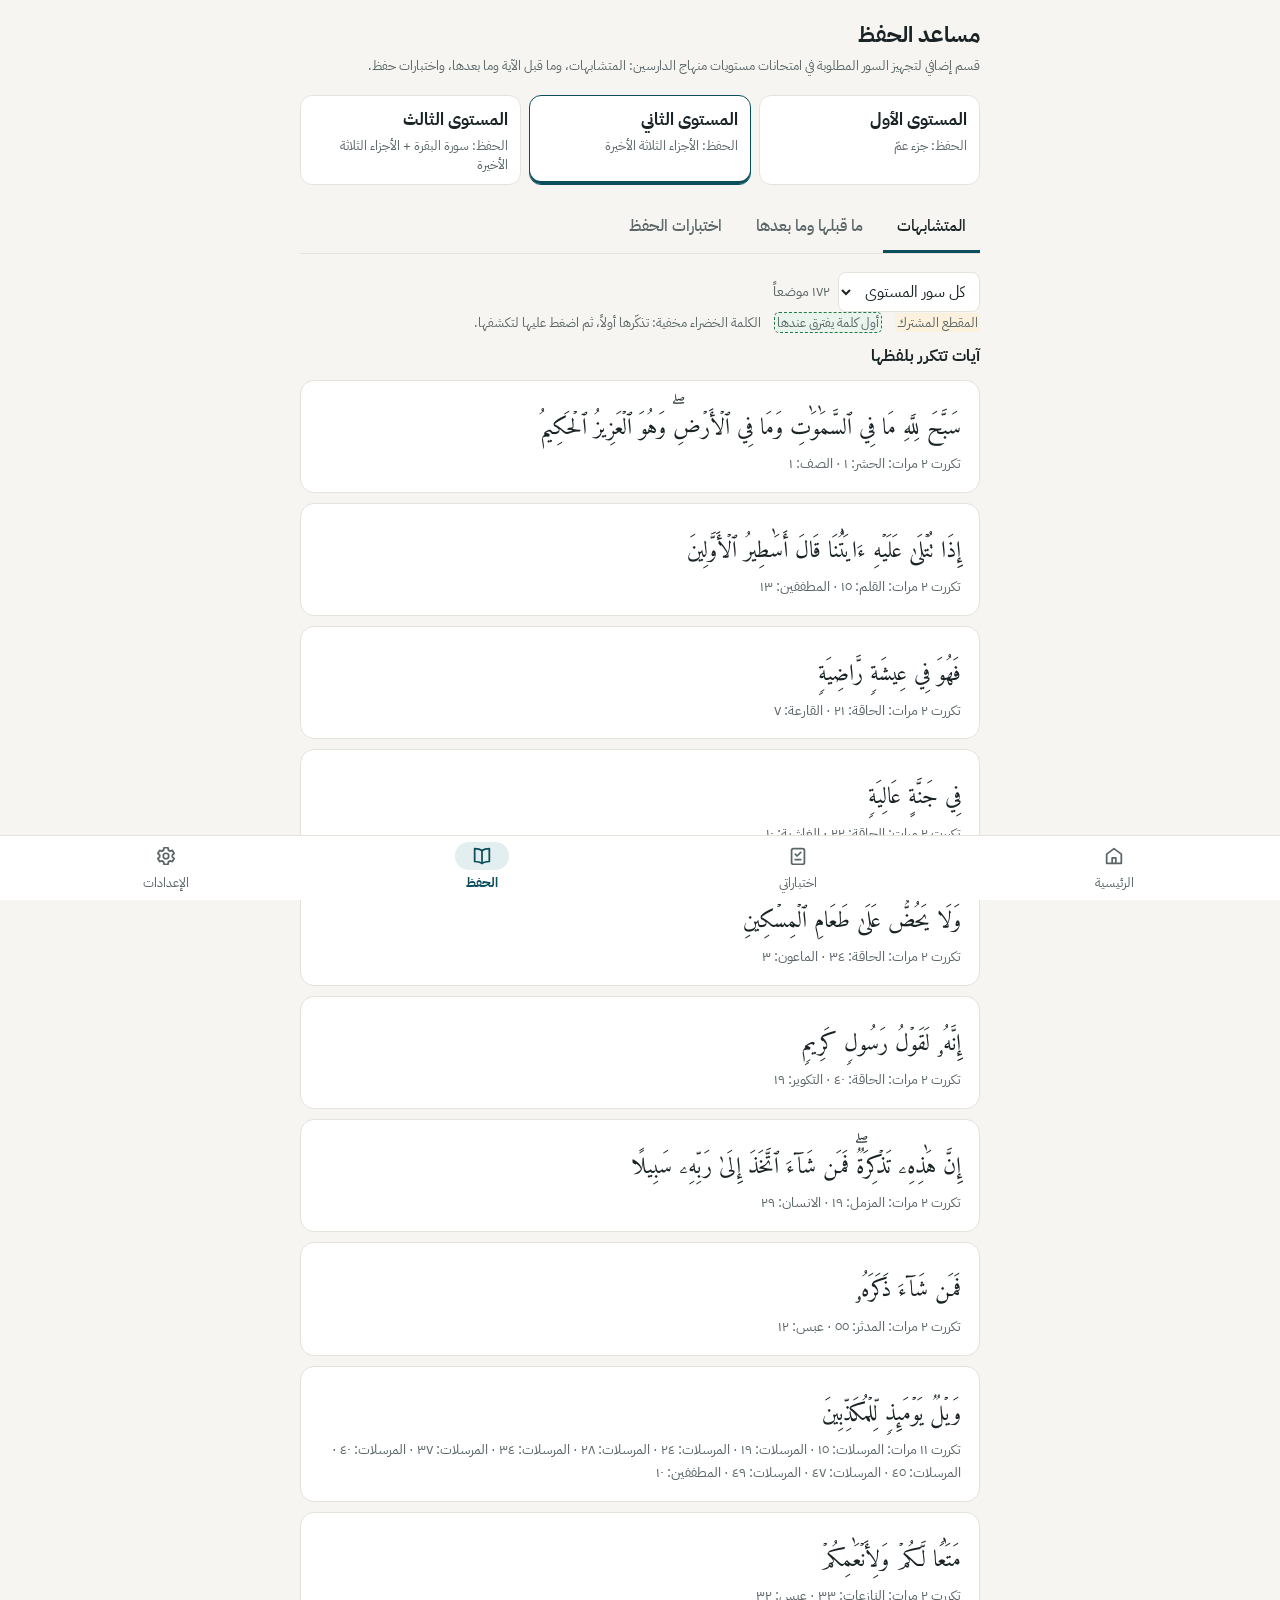
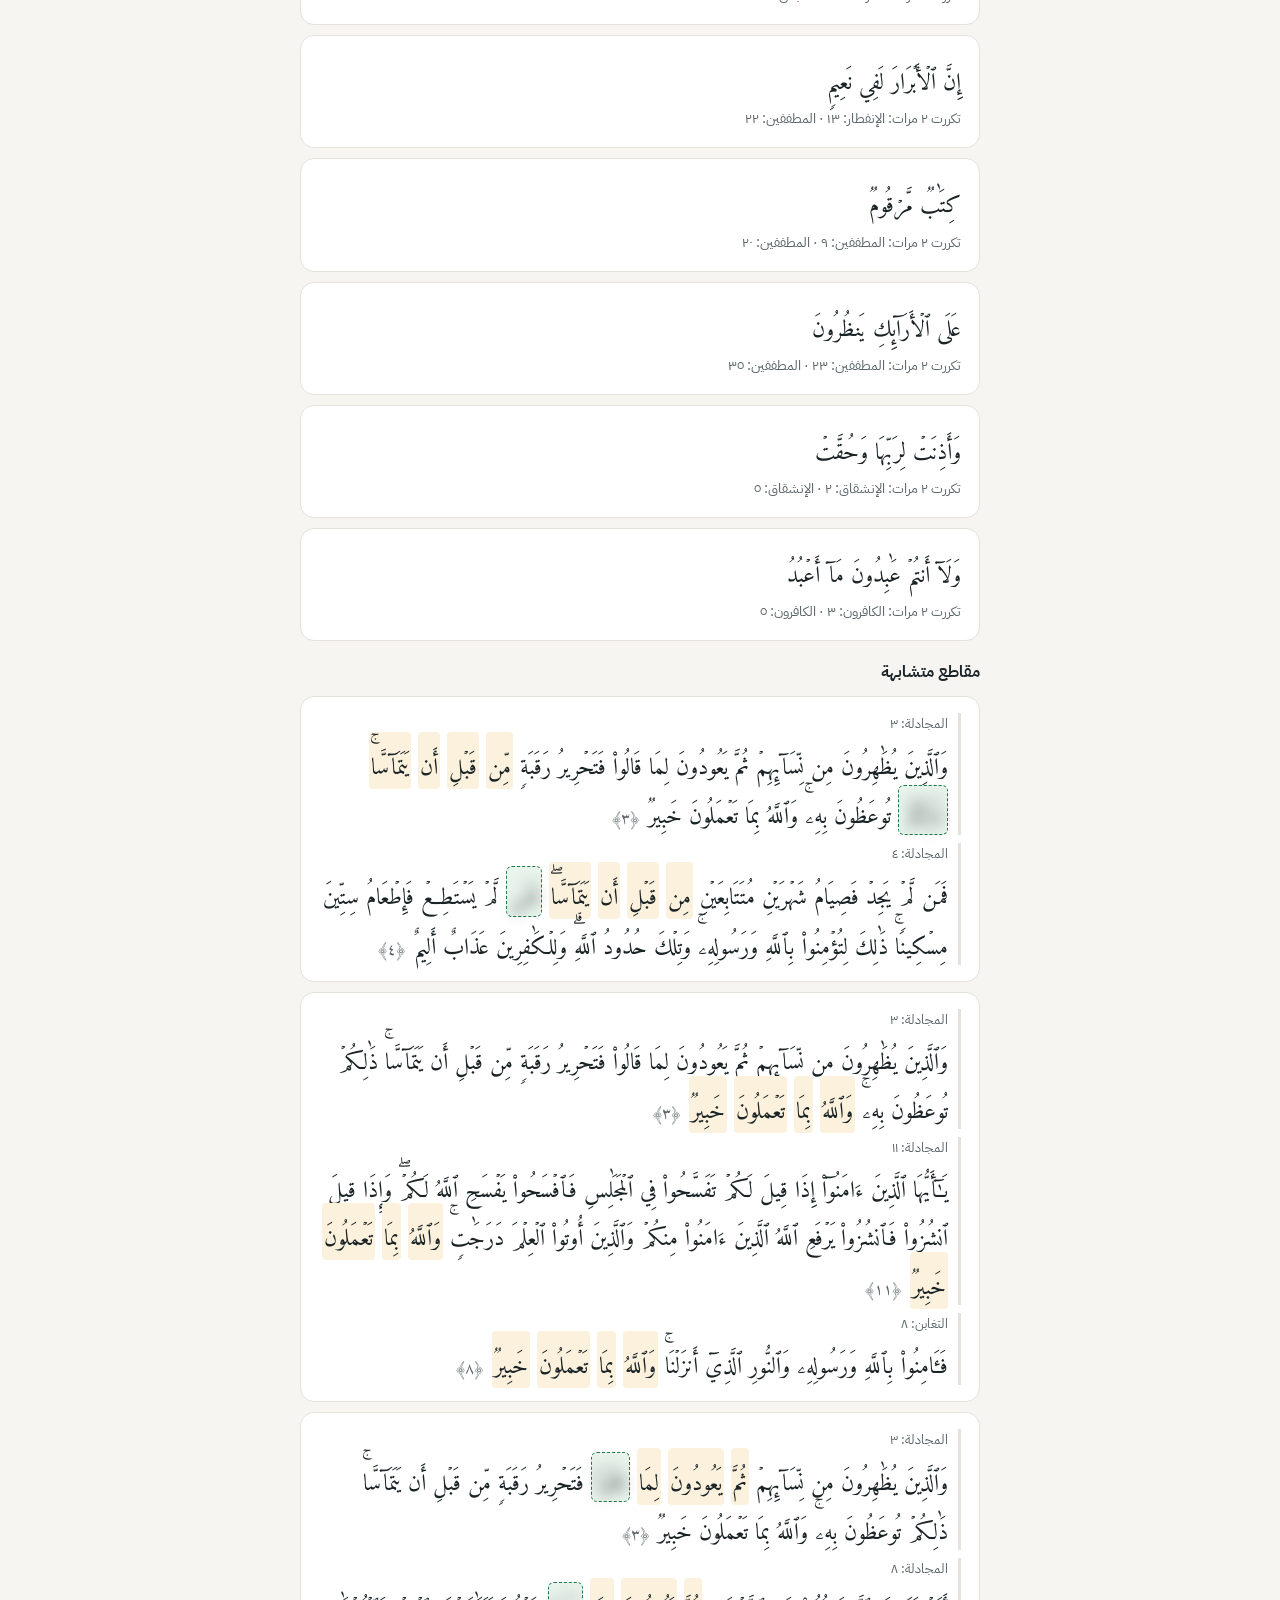
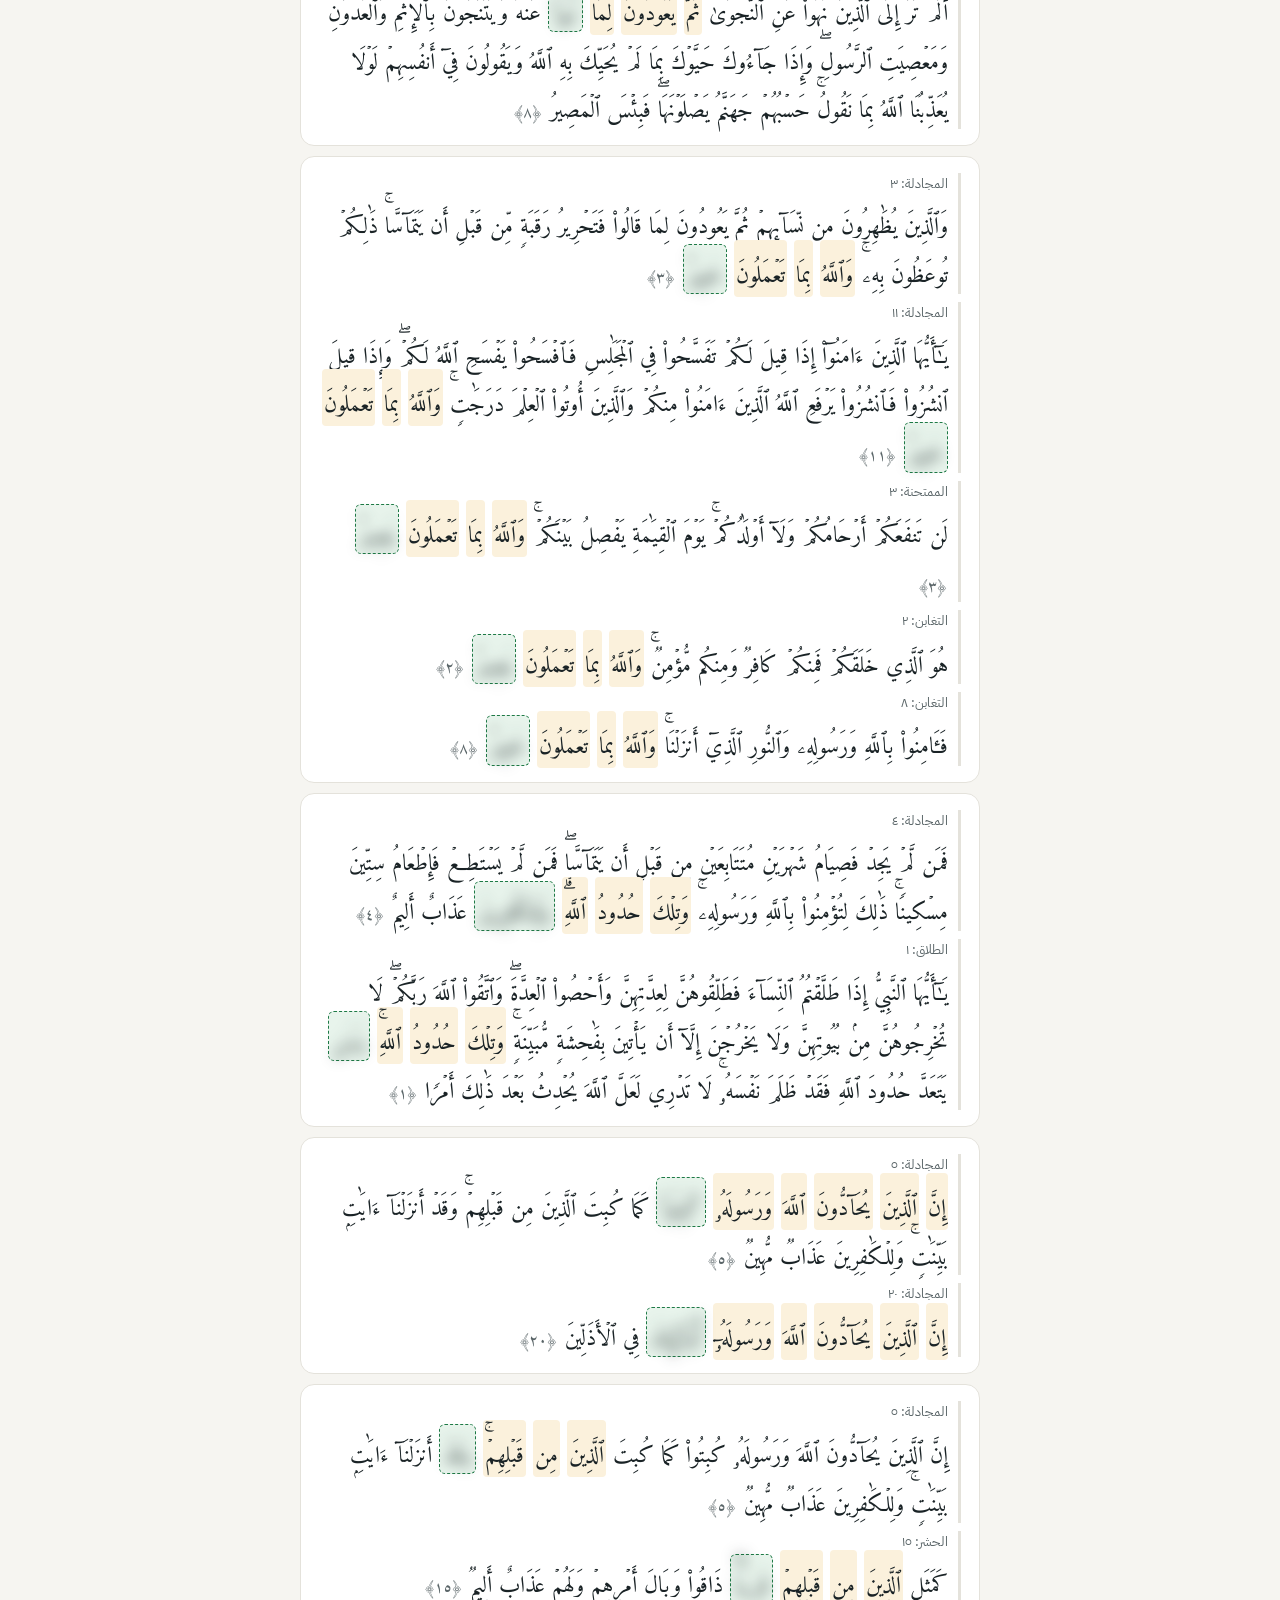
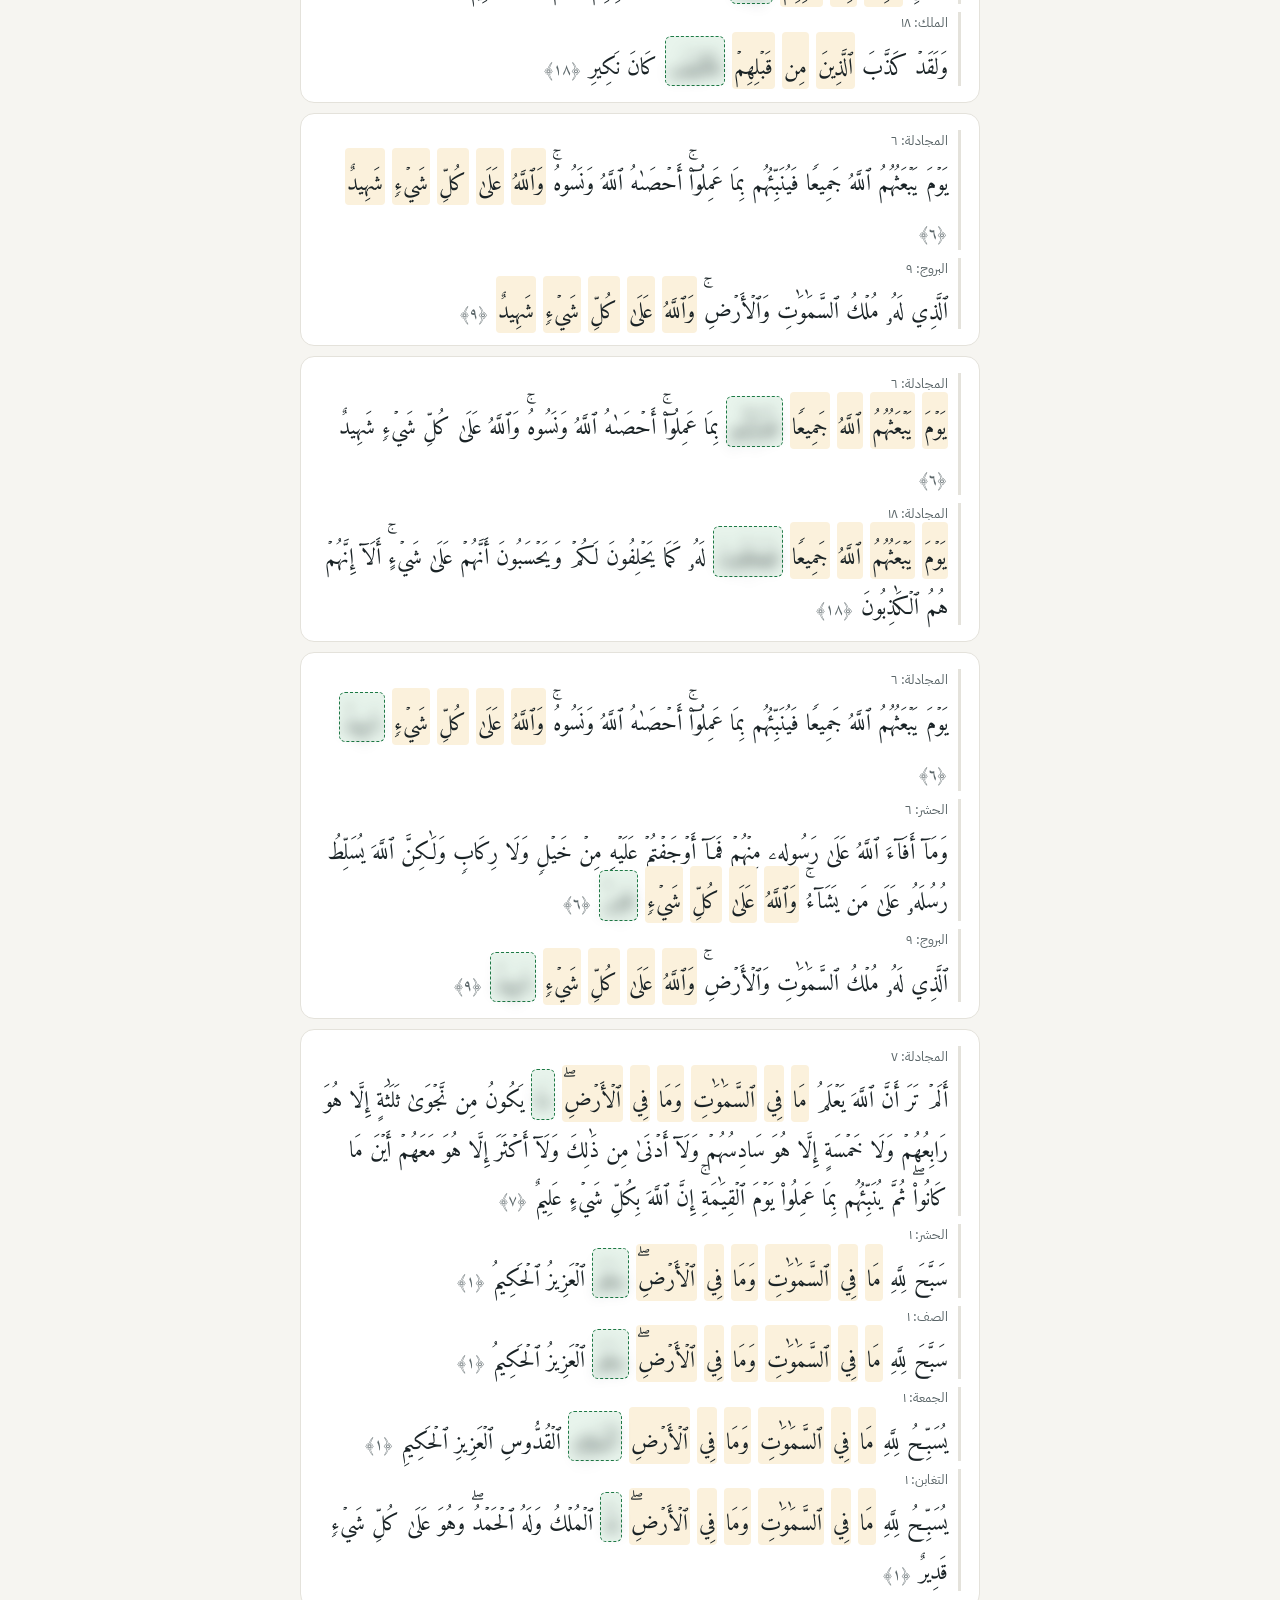
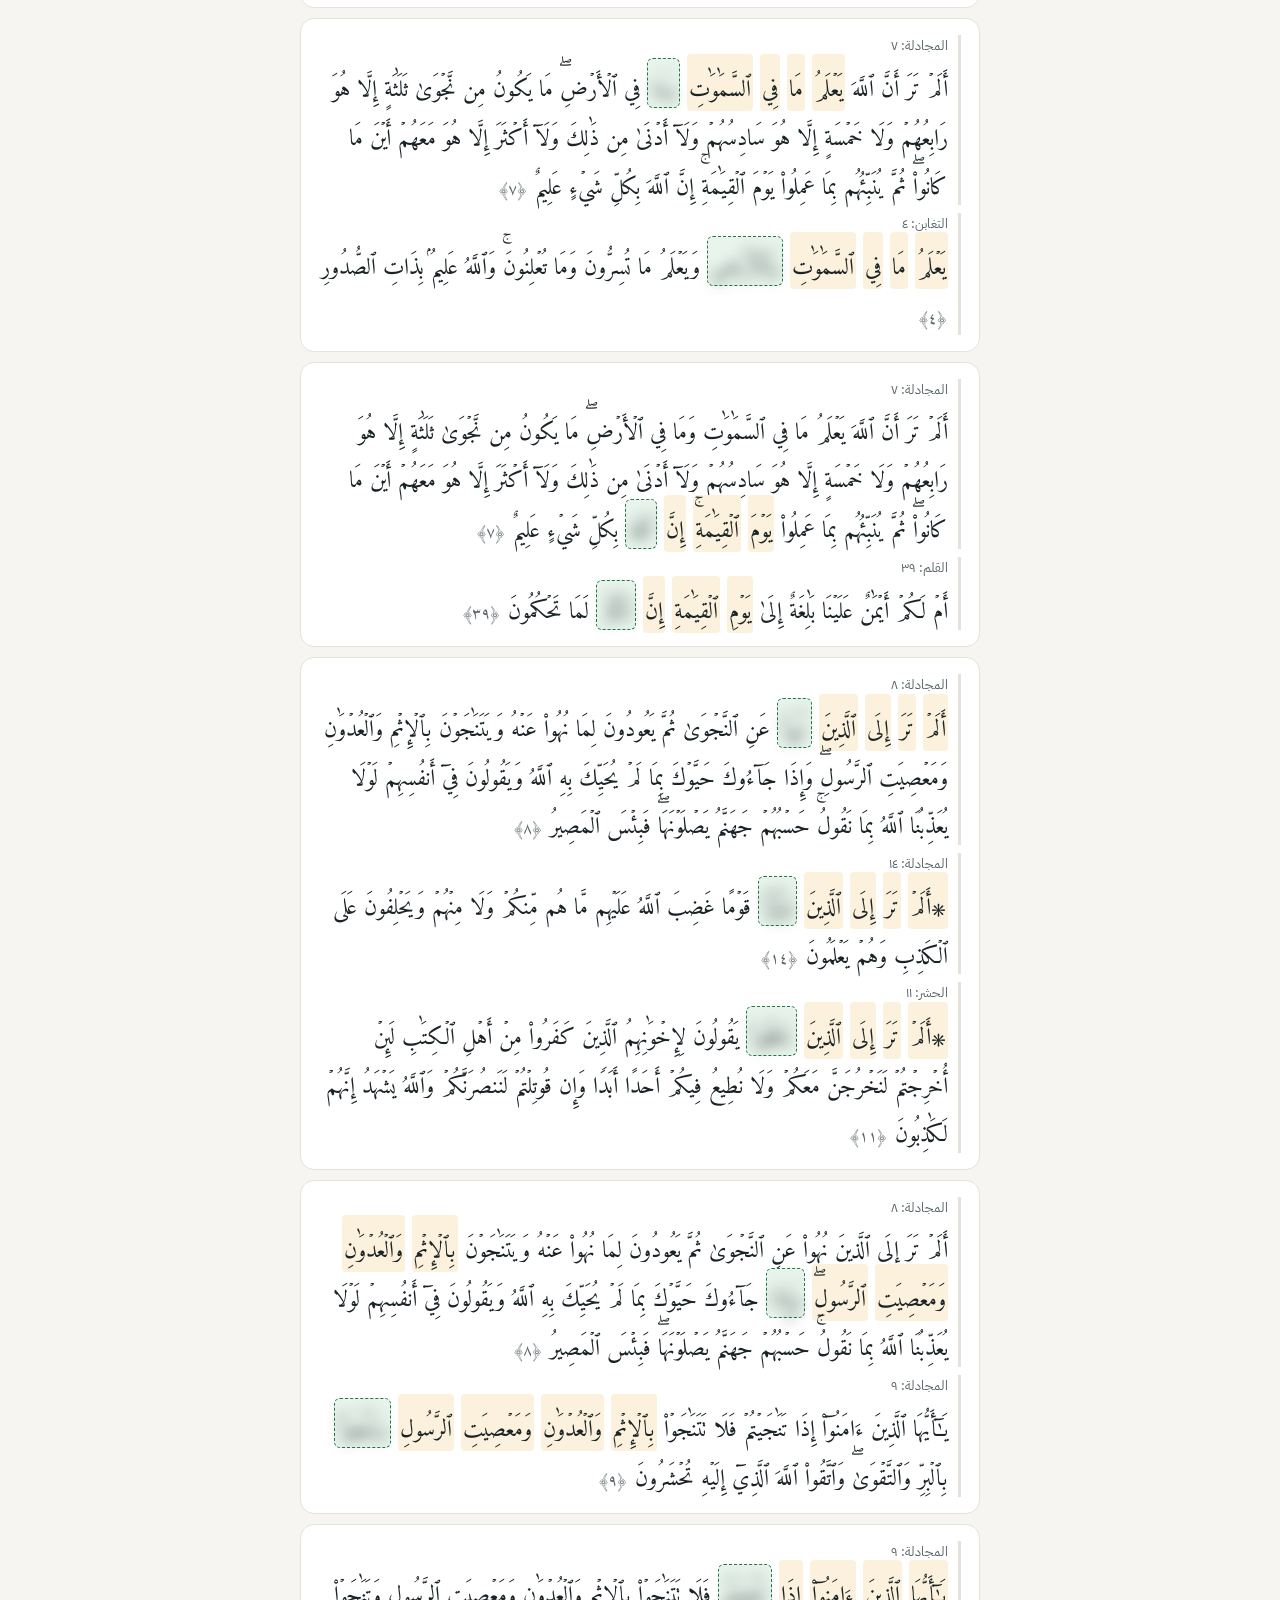
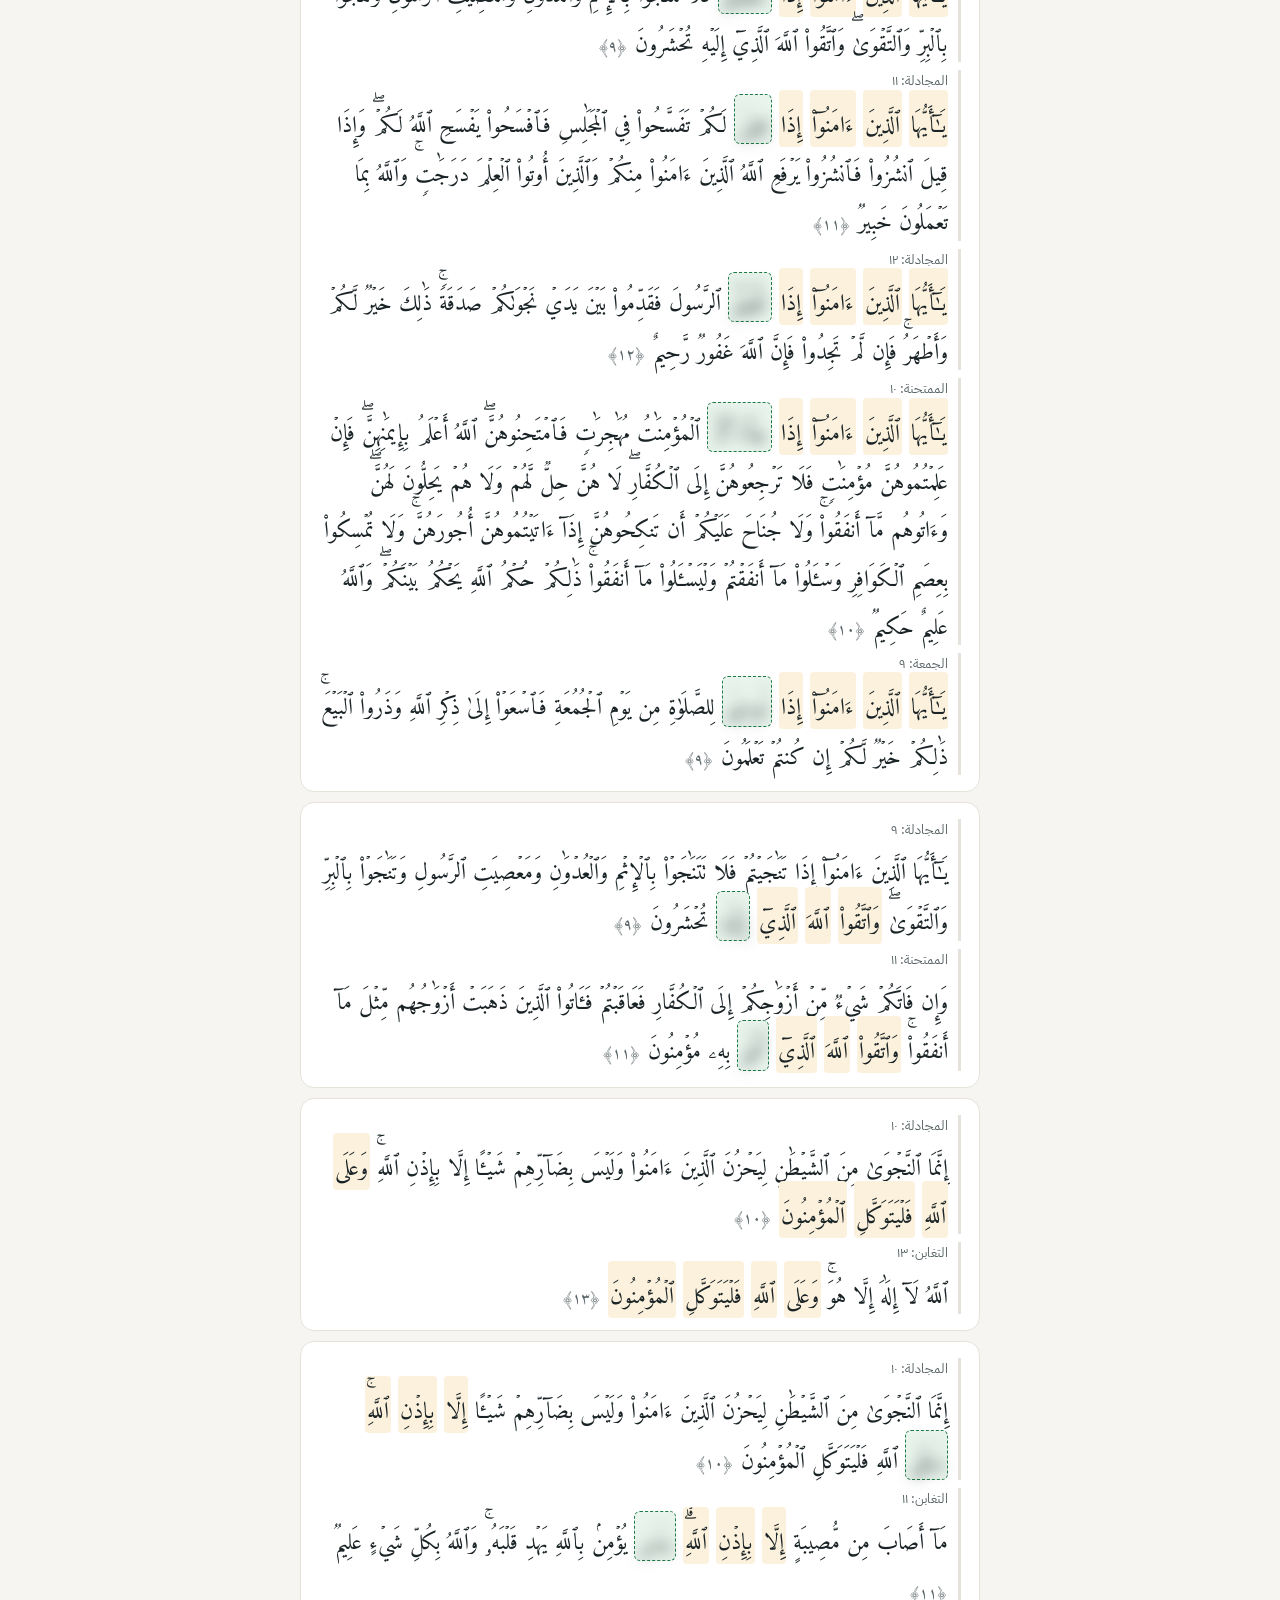
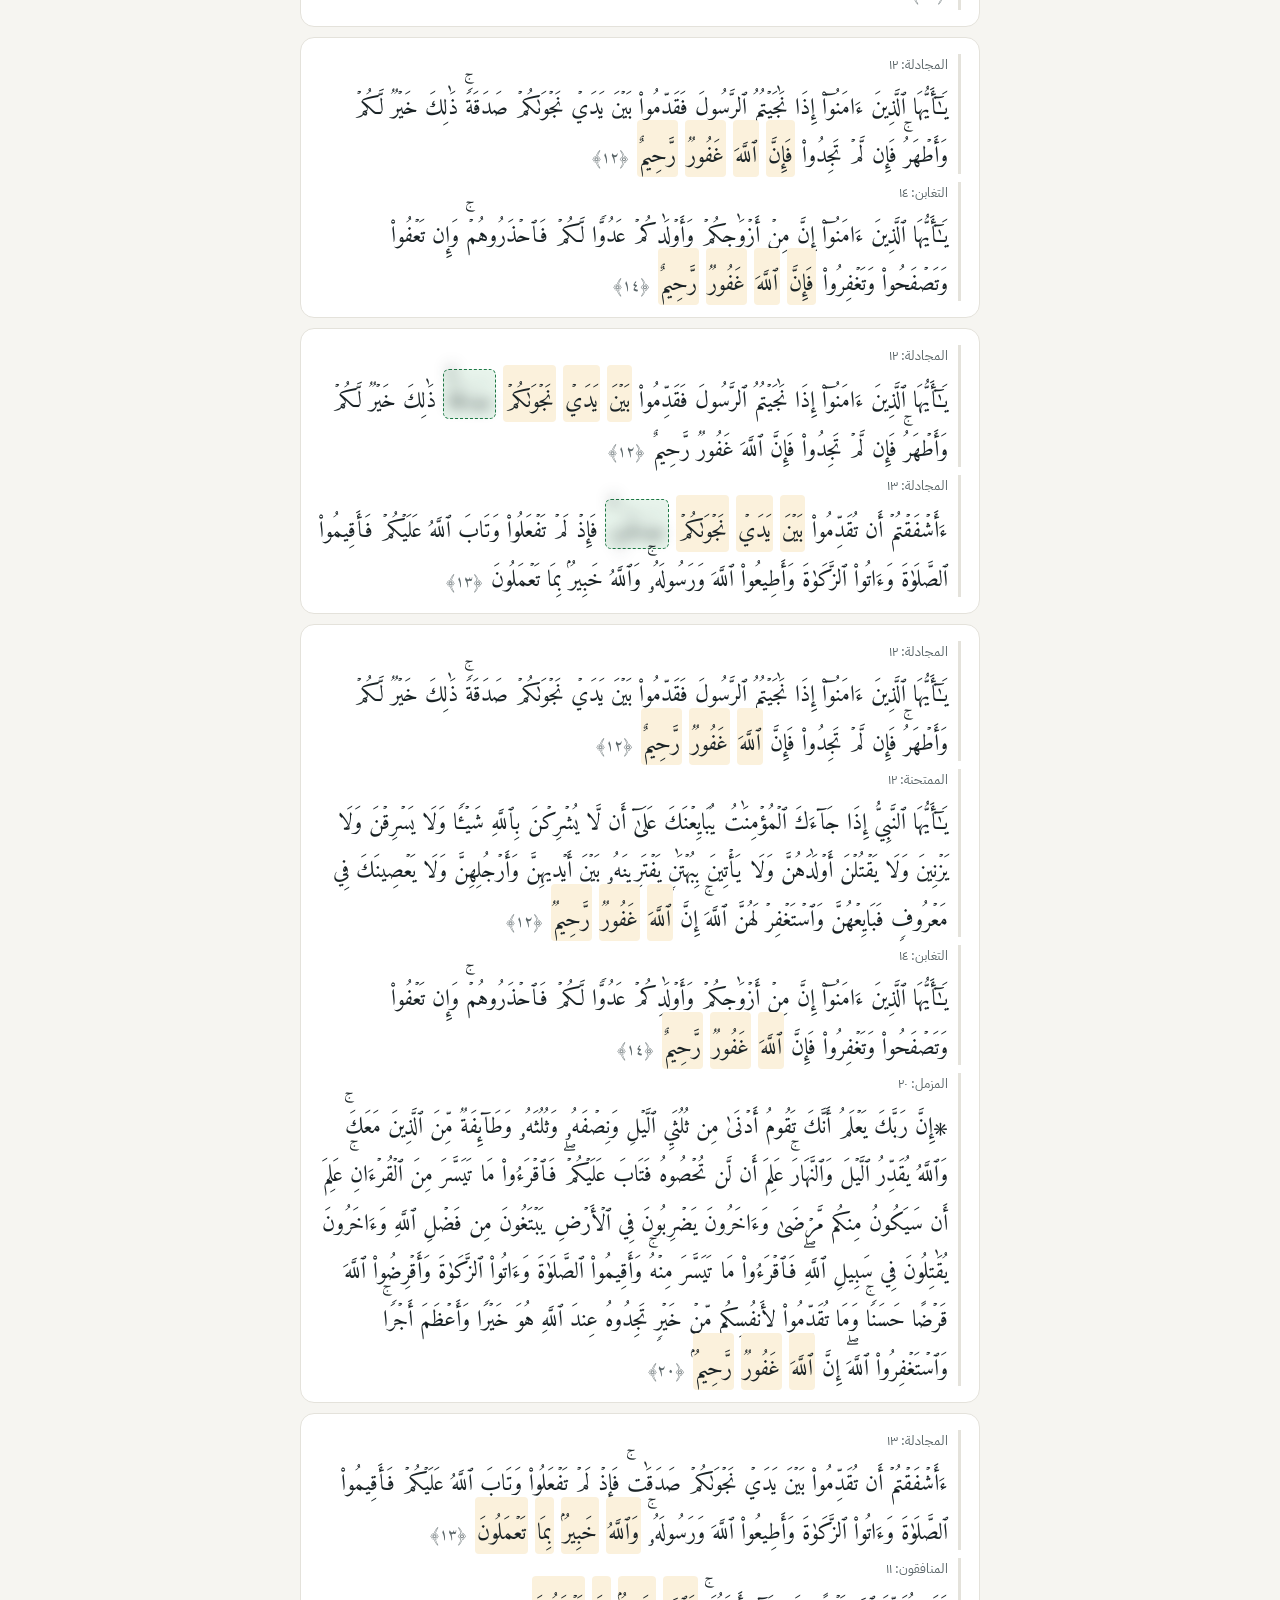
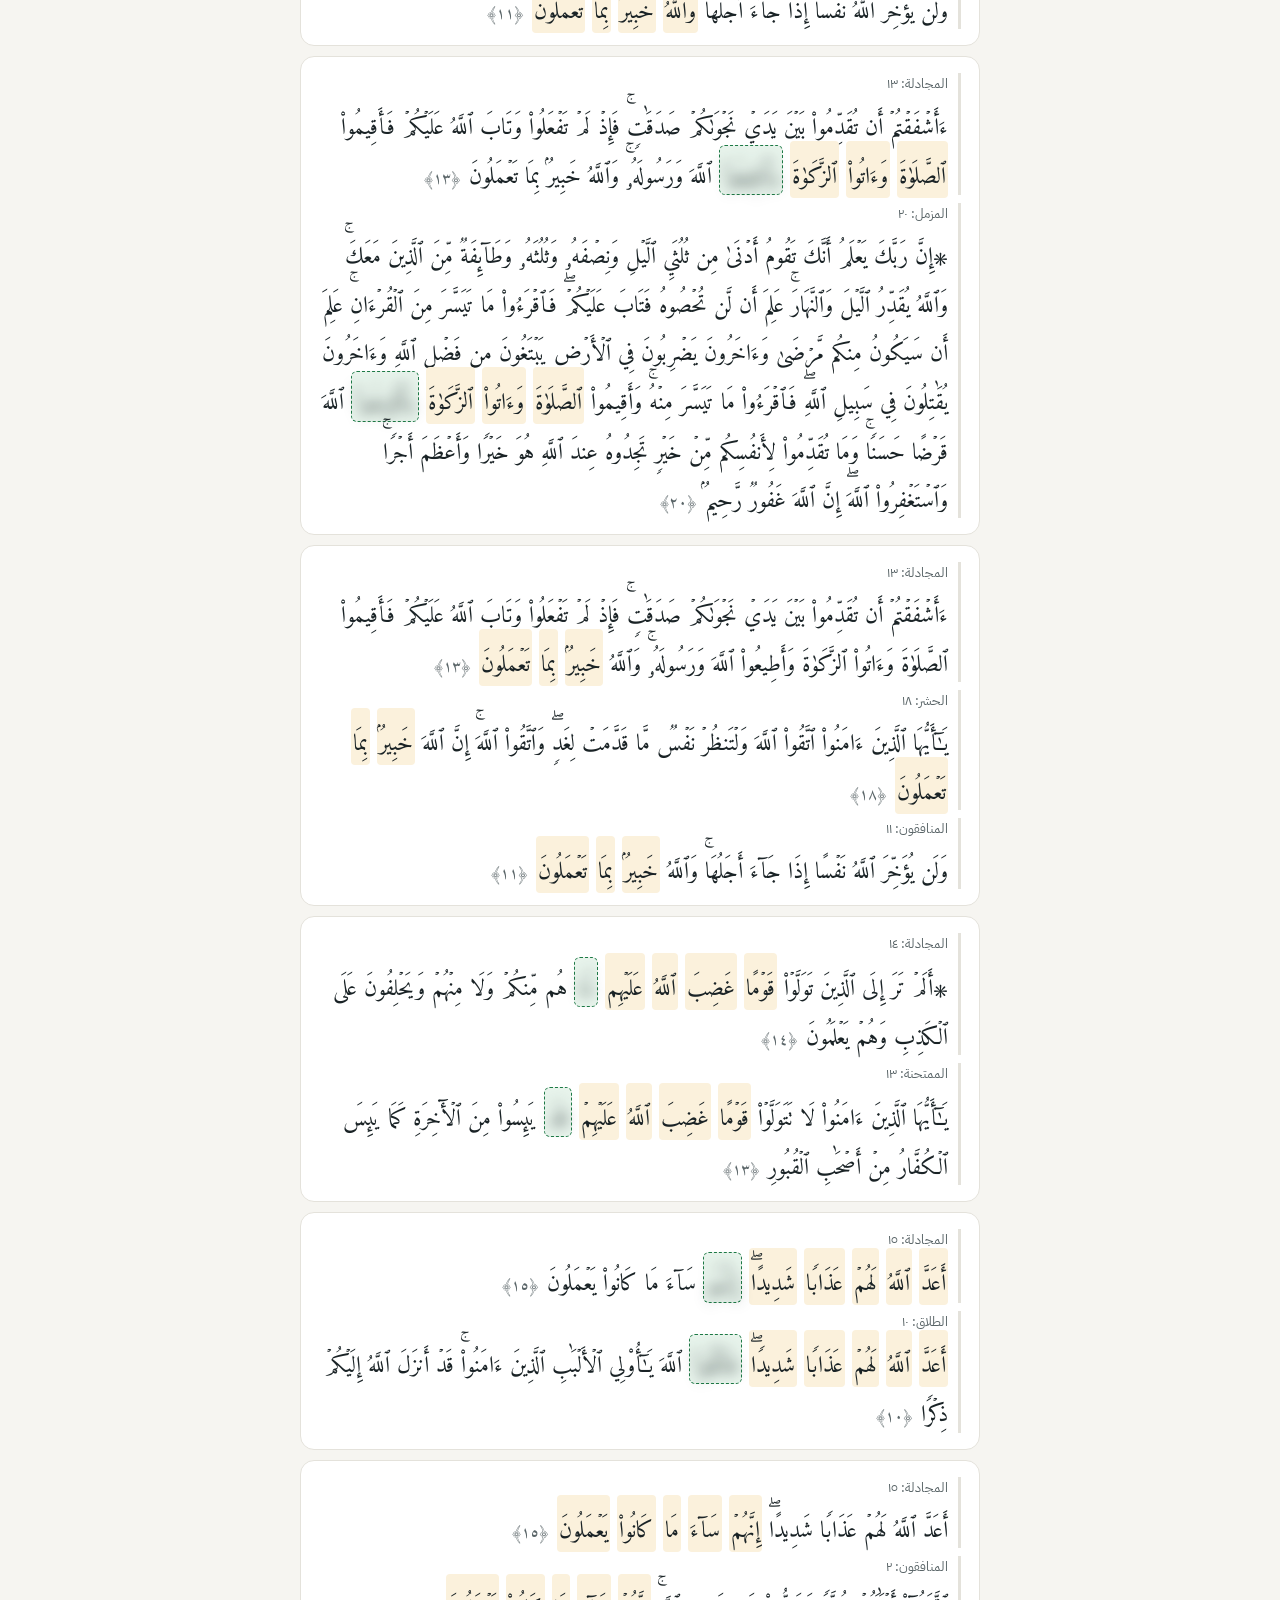
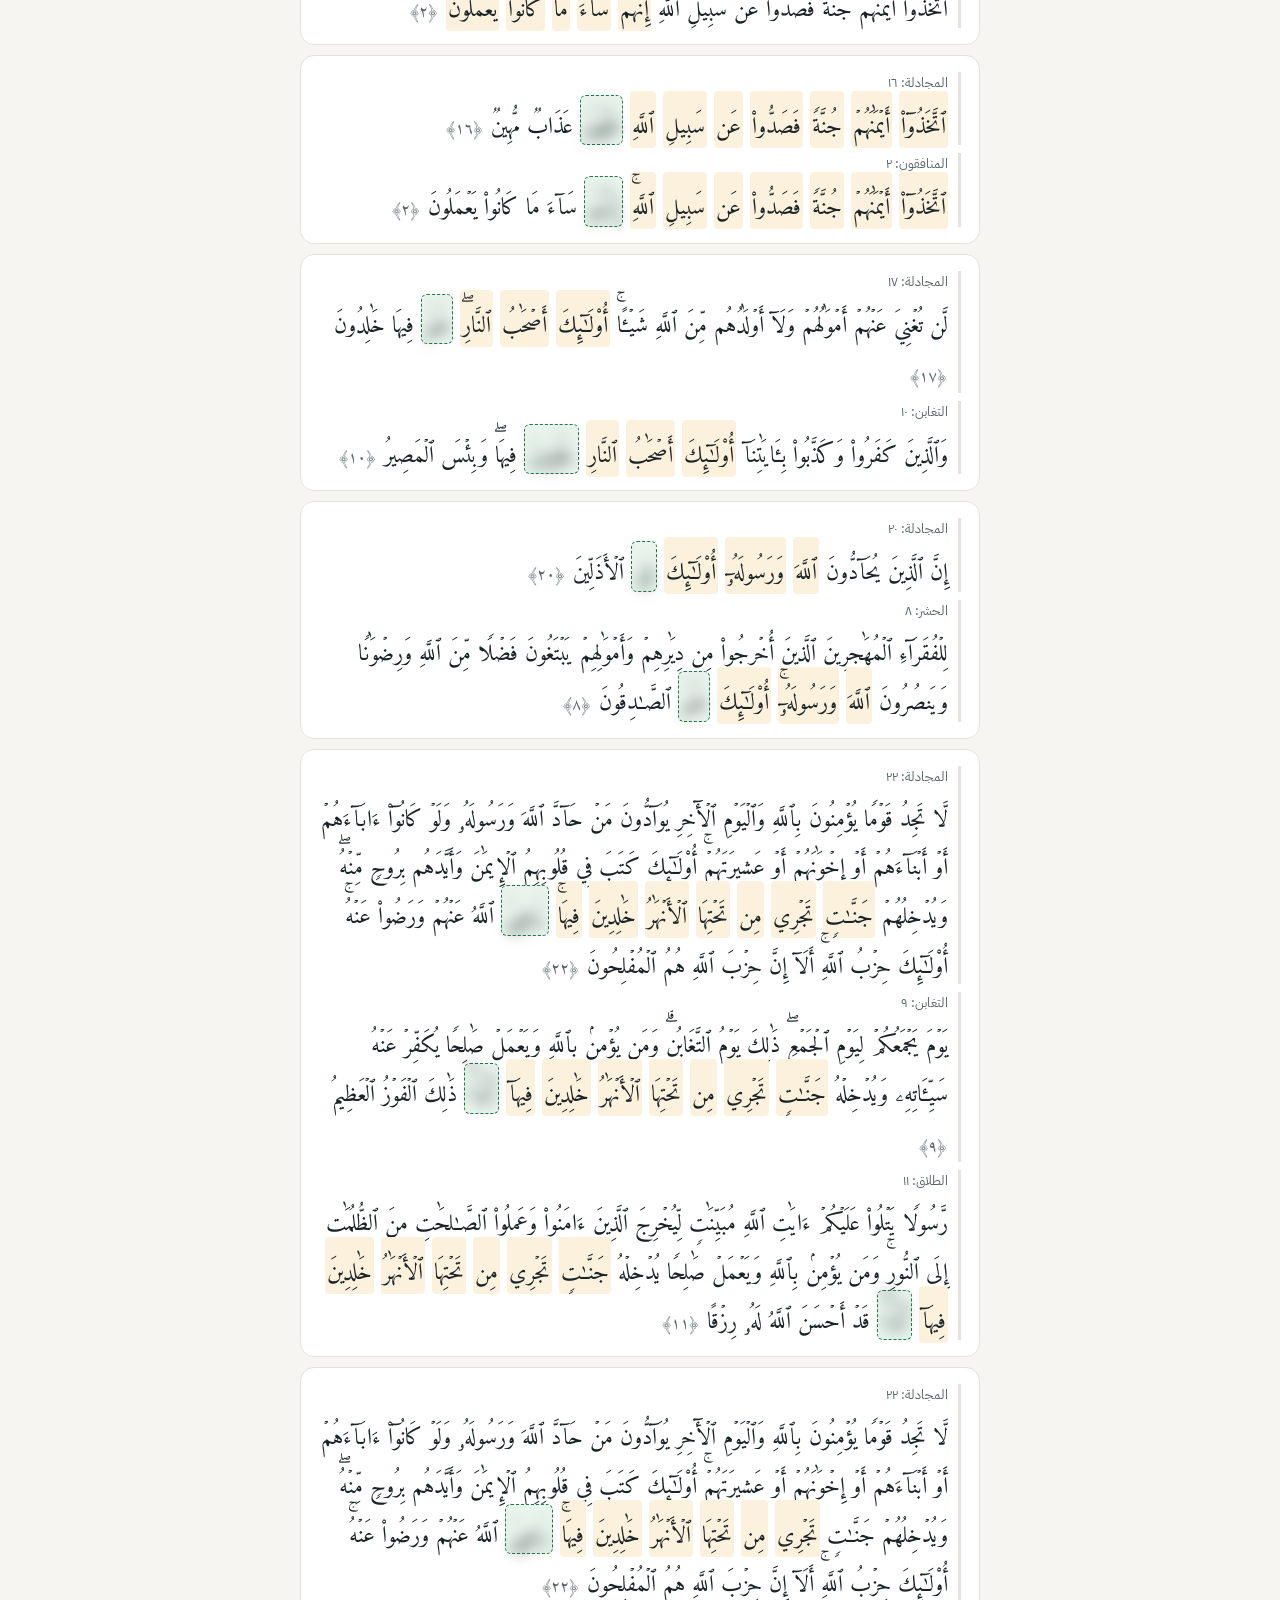
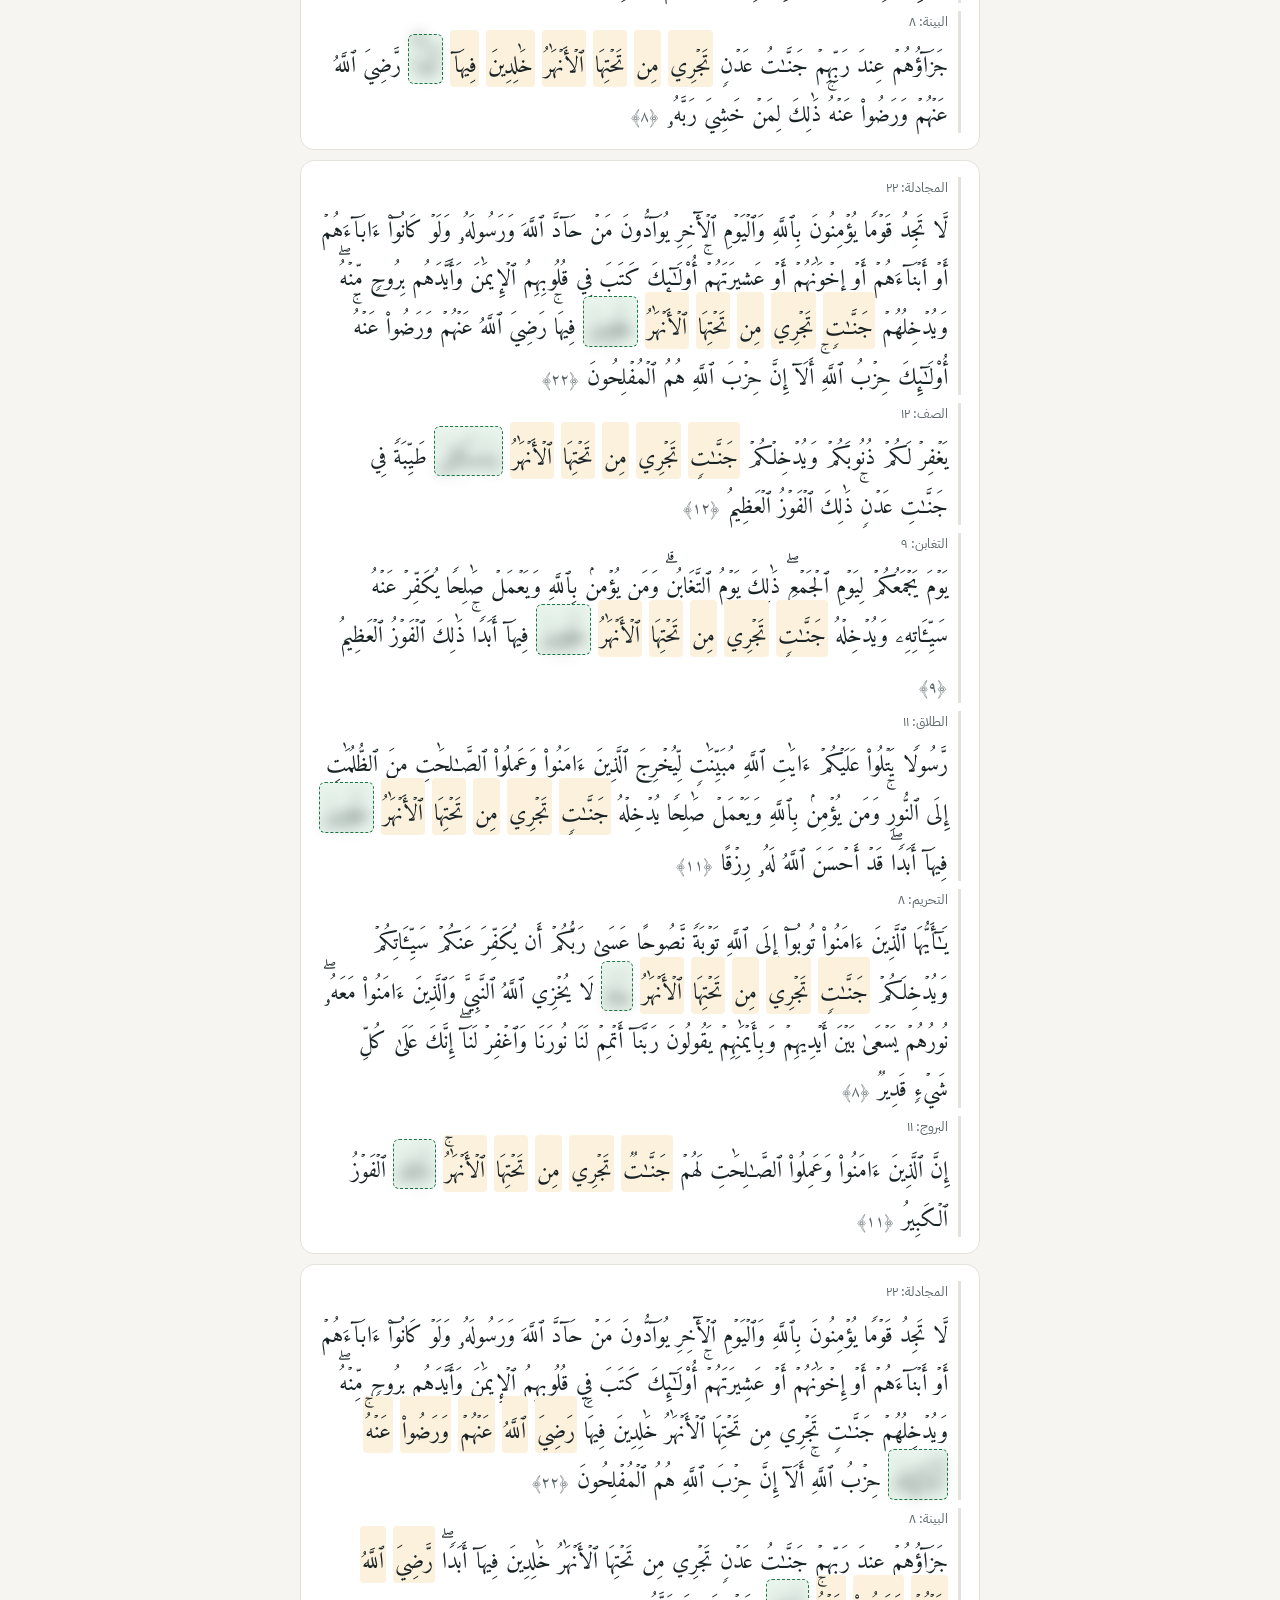
==== commit dd66bb87: "Add files via upload" ====
--- a/hifz/index.html
+++ b/hifz/index.html
@@ -1,39 +1,25 @@
 <!doctype html>
 <html lang="ar" dir="rtl"><head><meta charset="utf-8">
 <meta name="viewport" content="width=device-width,initial-scale=1,viewport-fit=cover">
-<meta name="theme-color" content="#2F5D50">
+<meta name="theme-color" content="#0B4F5C">
 <link rel="manifest" href="../manifest.webmanifest">
 <link rel="icon" href="../icons/icon-192.png">
 <link rel="stylesheet" href="../fonts/fonts.css">
+<link rel="stylesheet" href="../assets/rz.css">
+<script src="../assets/rz.js"></script>
 <title>مساعد الحفظ للامتحان · رسوخ</title>
-<style>
-.appbar{position:sticky;top:0;z-index:50;display:flex;align-items:center;gap:8px;padding:8px max(16px,env(safe-area-inset-right,0px)) 8px max(16px,env(safe-area-inset-left,0px));padding-top:max(8px,env(safe-area-inset-top,0px));background:rgba(250,248,242,.92);backdrop-filter:blur(8px);border-bottom:1px solid rgba(0,0,0,.08);font-family:"IBM Plex Sans Arabic",system-ui,sans-serif;direction:rtl}
-.appbar a{color:#2F5D50;text-decoration:none;font-weight:600;font-size:15px;min-height:36px;display:inline-flex;align-items:center;gap:6px}
-.appbar span{color:#5D6370;font-size:14px}
-@media (prefers-color-scheme:dark){.appbar{background:rgba(20,22,27,.92);border-bottom-color:rgba(255,255,255,.08)}.appbar a{color:#8CC3B1}.appbar span{color:#A5AAB4}}
-</style>
-</head><body>
-<nav class="appbar"><a href="../">→ الرئيسية</a><span>· مساعد الحفظ للامتحان</span></nav>
+</head><body data-nav="hifz">
 <style>
 /* Layout: one reading column; level tabs on top, three tool tabs beneath, a surah strip, then the tool */
 :root{
-  --bg:#F2F0EA; --page:#FFFEFA; --ink:#1F2430; --muted:#5D6370; --line:#DAD6CB; --soft:#EAE7DE;
-  --l1:#2F6B5A; --l2:#8A5A12; --l3:#7A2E46; --acc:var(--l2);
-  --hl:#F6E3B4; --hl2:#D6EBDD; --bad:#B3261E; --good:#1E7A45;
-  --f-q:"Amiri Quran","Amiri","Traditional Arabic",serif;
-  --f-ui:"IBM Plex Sans Arabic",system-ui,sans-serif;
-  --f-d:"Reem Kufi","IBM Plex Sans Arabic",sans-serif;
-}
-@media (prefers-color-scheme: dark){:root:not([data-theme="light"]){
-  --bg:#14161B; --page:#1C1F26; --ink:#ECE9E2; --muted:#A5AAB4; --line:#343843; --soft:#262A32;
-  --l1:#7FC7AE; --l2:#E2B868; --l3:#E39AB1; --hl:#5A4A22; --hl2:#244634; --bad:#FF8A80; --good:#7FD69E; color-scheme:dark}}
-:root[data-theme="dark"]{
-  --bg:#14161B; --page:#1C1F26; --ink:#ECE9E2; --muted:#A5AAB4; --line:#343843; --soft:#262A32;
-  --l1:#7FC7AE; --l2:#E2B868; --l3:#E39AB1; --hl:#5A4A22; --hl2:#244634; --bad:#FF8A80; --good:#7FD69E; color-scheme:dark}
+  --page:var(--surface); --soft:var(--primary-soft);
+  --l1:var(--primary); --l2:var(--primary); --l3:var(--primary); --acc:var(--primary);
+  --hl:var(--accent-soft); --hl2:var(--good-soft);
+  --f-d:var(--f-ui);
+}
 html,body{direction:rtl}
-body{background:var(--bg);color:var(--ink);font-family:var(--f-ui);font-size:15px;line-height:1.7}
-.wrap{max-width:900px;margin:0 auto;padding-left:max(16px,env(safe-area-inset-left,0px));padding-right:max(16px,env(safe-area-inset-right,0px));padding-block:24px 56px;display:flex;flex-direction:column;gap:18px}
-h1{margin:0;font-family:var(--f-d);font-size:clamp(30px,6vw,42px);line-height:1.2}
+.wrap-old{max-width:900px;margin:0 auto;padding-left:max(16px,env(safe-area-inset-left,0px));padding-right:max(16px,env(safe-area-inset-right,0px));padding-block:24px 56px;display:flex;flex-direction:column;gap:18px}
+
 .lead{color:var(--muted);margin:0}
 button{font:inherit;color:inherit;cursor:pointer}
 button:focus-visible,select:focus-visible{outline:2px solid var(--acc);outline-offset:2px}
@@ -49,7 +35,7 @@
 .strip .jz{font-size:12.5px;color:var(--muted)}
 .chips{display:flex;flex-wrap:wrap;gap:6px}
 .chip{border:1px solid var(--line);background:var(--page);border-radius:999px;padding:4px 12px;font-size:14px;min-height:34px}
-.chip[aria-pressed="true"]{background:var(--acc);border-color:var(--acc);color:var(--page)}
+.chip[aria-pressed="true"]{background:var(--primary);border-color:var(--primary);color:var(--primary-ink)}
 .card{background:var(--page);border:1px solid var(--line);border-radius:14px;padding:16px 18px}
 .q{font-family:var(--f-q);line-height:2.1}
 /* mind map */
@@ -73,7 +59,7 @@
 .link::before{content:"↓";color:var(--acc);font-weight:700}
 .tools{display:flex;flex-wrap:wrap;gap:8px;align-items:center}
 .btn{border:1px solid var(--line);background:var(--page);border-radius:10px;padding:6px 14px;min-height:40px}
-.btn.pri{background:var(--acc);border-color:var(--acc);color:var(--page);font-weight:700}
+.btn.pri{background:var(--primary);border-color:var(--primary);color:var(--primary-ink);font-weight:700}
 /* mutashabihat */
 .mt{display:flex;flex-direction:column;gap:10px}
 .grp{display:flex;flex-direction:column;gap:8px}
@@ -82,7 +68,13 @@
 .occ .ref{font-size:12.5px;color:var(--muted)}
 .occ .q{font-size:23px}
 mark{background:var(--hl);color:inherit;border-radius:4px;padding:0 2px}
-mark.d{background:var(--hl2);outline:1px dashed var(--acc)}
+mark.d{background:var(--hl2);outline:1px dashed var(--good)}
+.dw{font:inherit;border:1px dashed var(--good);background:var(--hl2);border-radius:6px;padding:0 4px;color:inherit;cursor:pointer}
+.dw span{filter:blur(7px)}
+.dw.open{border-style:solid}.dw.open span{filter:none}
+.ba-ans{border-right:3px solid var(--good);padding-right:10px;display:flex;flex-direction:column;gap:2px}
+.ba-ans .ref{font-size:13px;color:var(--muted)}
+.lvchips{display:flex;flex-wrap:wrap;gap:8px}
 .legend{font-size:13px;color:var(--muted);display:flex;gap:14px;flex-wrap:wrap}
 select{font:inherit;color:var(--ink);background:var(--page);border:1px solid var(--line);border-radius:8px;padding:6px 10px;min-height:40px;max-width:100%}
 /* quiz */
@@ -106,28 +98,29 @@
 @media (prefers-reduced-motion:no-preference){.prog i{transition:width .3s}}
 </style>
 
-<div class="wrap">
-  <header style="display:flex;flex-direction:column;gap:6px">
-    <h1>مساعد الحفظ للامتحان</h1>
-    <p class="lead">قسم مساعد لتجهيز الحفظ المطلوب في امتحانات مستويات منهاج الدارسين (الطبعة الثانية ٢٠٢٦): خرائط ذهنية للسور، ومتشابهات، واختبارات حفظ.</p>
+<main class="rz-main">
+  <header style="display:flex;flex-direction:column;gap:4px">
+    <h1 class="rz-title">مساعد الحفظ</h1>
+    <p class="rz-meta" style="margin:0">قسم إضافي لتجهيز السور المطلوبة في امتحانات مستويات منهاج الدارسين: المتشابهات، وما قبل الآية وما بعدها، واختبارات حفظ.</p>
   </header>
   <div class="levels" id="levels" role="group" aria-label="المستوى"></div>
   <div class="tabs" role="tablist" aria-label="الأدوات">
-    <button class="tab" role="tab" data-t="map" aria-selected="true">الخرائط الذهنية</button>
-    <button class="tab" role="tab" data-t="mt" aria-selected="false">المتشابهات</button>
+    <button class="tab" role="tab" data-t="mt" aria-selected="true">المتشابهات</button>
+    <button class="tab" role="tab" data-t="ba" aria-selected="false">ما قبلها وما بعدها</button>
     <button class="tab" role="tab" data-t="quiz" aria-selected="false">اختبارات الحفظ</button>
   </div>
   <main id="view"><p class="muted">جاري التحميل…</p></main>
-  <footer class="muted" style="font-size:13px;text-align:center">نص المصحف برواية حفص بالرسم العثماني. الخرائط للمساعدة على الحفظ، والمرجع التلقّي من المعلم المتقن.</footer>
-</div>
+  <footer class="muted" style="font-size:13px;text-align:center">نص المصحف برواية حفص بالرسم العثماني. القسم للمساعدة على الحفظ، والمرجع التلقّي من المعلم المتقن.</footer>
+</main>
 
 <script>
 const AR=n=>String(n).replace(/\d/g,d=>'٠١٢٣٤٥٦٧٨٩'[d]);
 const $=(t,a={},...k)=>{const e=document.createElement(t);for(const[x,y]of Object.entries(a)){if(x==='on')for(const[ev,f]of Object.entries(y))e.addEventListener(ev,f);else if(x==='html')e.innerHTML=y;else if(y!==false&&y!=null)e.setAttribute(x,y===true?'':y)}k.flat().forEach(c=>c!=null&&e.append(c.nodeType?c:document.createTextNode(c)));return e};
 const rnd=n=>Math.floor(Math.random()*n), shuffle=a=>{a=a.slice();for(let i=a.length-1;i>0;i--){const j=rnd(i+1);[a[i],a[j]]=[a[j],a[i]]}return a}, pick=a=>a[rnd(a.length)];
-let D=null; const ST={lv:'2',tab:'map',surah:{},mtS:{},hide:false};
+let D=null; const ST={lv:'2',tab:'mt',surah:{},mtS:{},hide:false,baD:'1'};
 try{Object.assign(ST,JSON.parse(localStorage.getItem('hifz-ui')||'{}'))}catch(e){}
-const save=()=>{try{localStorage.setItem('hifz-ui',JSON.stringify({lv:ST.lv,tab:ST.tab,surah:ST.surah,mtS:ST.mtS}))}catch(e){}};
+if(!['mt','ba','quiz'].includes(ST.tab)) ST.tab='mt';
+const save=()=>{try{localStorage.setItem('hifz-ui',JSON.stringify({lv:ST.lv,tab:ST.tab,surah:ST.surah,mtS:ST.mtS,baD:ST.baD}))}catch(e){}};
 let BEST={};try{BEST=JSON.parse(localStorage.getItem('hifz-best')||'{}')}catch(e){}
 const LVC={1:'--l1',2:'--l2',3:'--l3'};
 const S=n=>D.surahs[n]; const V=(n,a)=>S(n).v[a-1]; const vt=(n,a)=>V(n,a).join(' ');
@@ -159,40 +152,13 @@
   return w;
 }
 
-/* ---------- mind map ---------- */
-function renderMap(v){
-  const n=curSurah(), s=S(n);
-  v.append(strip(x=>{ST.surah[ST.lv]=x;save();render()},n));
-  const root=$('section',{class:'root','aria-label':'بطاقة السورة'},
-    $('h2',{},'سورة '+s.name),
-    $('div',{class:'facts'},$('span',{class:'fact'},AR(s.ayat)+' آية'),$('span',{class:'fact'},s.type),$('span',{class:'fact'},n===2?'الأجزاء ١–٣':'الجزء '+AR(s.juz)),$('span',{class:'fact'},AR(s.secs.length)+' مقاطع')),
-    $('p',{class:'theme'},$('b',{},'محور السورة: '),s.theme));
-  const tools=$('div',{class:'tools'},
-    $('button',{class:'btn',on:{click:()=>{ST.hide=!ST.hide;render()}}},ST.hide?'إظهار بدايات الآيات':'إخفاء بدايات الآيات (تسميع)'),
-    $('span',{class:'muted',style:'font-size:13px'},'اضغط على بداية مخفية لتظهر.'));
-  const tree=$('div',{class:'tree'});
-  s.secs.forEach(([a,b,t,l],i)=>{
-    const starts=$('div',{class:'starts'});
-    for(let k=a;k<=b;k++){
-      const w=V(n,k); const st=w.slice(0,Math.min(2,w.length)).join(' ')+(w.length>2?' …':'');
-      const chip=$('span',{class:'st'+(ST.hide?' hide':''),title:'الآية '+AR(k)},$('i',{},AR(k)),$('span',{},st));
-      chip.addEventListener('click',()=>chip.classList.toggle('hide'));
-      starts.append(chip);
-    }
-    tree.append($('article',{class:'node'},
-      $('div',{class:'hd'},$('span',{class:'num'},a===b?'الآية '+AR(a):'الآيات '+AR(a)+'–'+AR(b)),$('h3',{},t)),starts));
-    if(l) tree.append($('div',{class:'link'},l));
-  });
-  v.append(root,tools,tree);
-}
-
 /* ---------- mutashabihat ---------- */
 function markVerse(n,a,from,len,diffIdx){
   const w=V(n,a);const box=$('div',{class:'q'});
   w.forEach((tok,i)=>{
     let el=document.createTextNode(tok);
     if(i>=from&&i<from+len) el=$('mark',{},tok);
-    else if(diffIdx!=null&&i===diffIdx) el=$('mark',{class:'d'},tok);
+    else if(diffIdx!=null&&i===diffIdx){ el=$('button',{class:'dw',type:'button','aria-label':'اكشف الكلمة التي يفترق عندها'},$('span',{},tok)); el.addEventListener('click',e=>{e.currentTarget.classList.add('open');e.currentTarget.removeAttribute('aria-label')}); }
     box.append(el,' ');
   });
   box.append($('span',{class:'muted',style:'font-size:16px'},'﴿'+AR(a)+'﴾'));
@@ -210,7 +176,7 @@
     $('option',{value:'all'},'كل سور المستوى'));
   levelSurahs().forEach(n=>sel.append($('option',{value:n,selected:String(n)===String(f)?'':null},'سورة '+S(n).name)));
   v.append($('div',{class:'tools'},sel,$('span',{class:'muted',style:'font-size:13.5px'},AR(g.length+r.length)+' موضعاً')),
-    $('div',{class:'legend'},$('span',{},$('mark',{},'المقطع المشترك')),$('span',{},$('mark',{class:'d'},'أول كلمة يفترق عندها')),$('span',{},'انتبه للكلمة الخضراء: هي موضع الخلط.')));
+    $('div',{class:'legend'},$('span',{},$('mark',{},'المقطع المشترك')),$('span',{},$('mark',{class:'d'},'أول كلمة يفترق عندها')),$('span',{},'الكلمة الخضراء مخفية: تذكّرها أولاً، ثم اضغط عليها لتكشفها.')));
   const box=$('div',{class:'mt'});
   if(r.length){
     box.append($('h3',{style:'margin:8px 0 0;font-size:16px'},'آيات تتكرر بلفظها'));
@@ -255,6 +221,7 @@
     const t=pick(types);
     if(t==='next'){
       const [n,a]=pick(vs); if(a>=S(n).ayat) continue;
+      if(baRepeated(vt(n,a))) continue;
       let pool=[];for(let k=1;k<=S(n).ayat;k++) if(k!==a+1&&k!==a) pool.push(vt(n,k));
       if(pool.length<3) pool=pool.concat(allVerses(near(n).slice(1)).map(([m,b])=>vt(m,b)));
       const wr=shuffle(uniq(pool,x=>x)).filter(x=>x!==vt(n,a+1)).slice(0,3); if(wr.length<3) continue;
@@ -320,7 +287,7 @@
   if(!q){
     const k=QZ.key;if(BEST[k]==null||QZ.score>BEST[k]){BEST[k]=QZ.score;try{localStorage.setItem('hifz-best',JSON.stringify(BEST))}catch(e){}}
     v.append($('div',{class:'card qz',style:'align-items:center;text-align:center'},$('div',{class:'muted'},QZ.sc.t),$('div',{class:'score'},AR(QZ.score)+' / '+AR(QZ.qs.length)),
-      $('div',{},QZ.score>=8?'ممتاز، حفظك ثابت، بارك الله فيك':QZ.score>=5?'جيد، راجع المواضع التي أخطأت فيها':'تحتاج السورة مراجعة، ابدأ بالخريطة الذهنية'),
+      $('div',{},QZ.score>=8?'ممتاز، حفظك ثابت، بارك الله فيك':QZ.score>=5?'جيد، راجع المواضع التي أخطأت فيها':'تحتاج السورة مراجعة، ابدأ بالمتشابهات وما قبل الآية وما بعدها'),
       $('div',{class:'tools',style:'justify-content:center'},$('button',{class:'btn pri',on:{click:()=>startQuiz(QZ.sc)}},'اختبار جديد'),$('button',{class:'btn',on:{click:()=>{QZ=null;render()}}},'نطاق آخر'))));
     return;
   }
@@ -345,14 +312,103 @@
   v.append(box);
 }
 
+/* ---------- ما قبلها وما بعدها ---------- */
+let BA=null;
+const norm=x=>x.replace(/[ً-ٰٟۖ-ۭـ]/g,'').replace(/[ٱأإآ]/g,'ا').replace(/ى/g,'ي').trim();
+const BAD=[{k:'1',t:'سهل',s:'الخيارات من آيات السورة نفسها.'},{k:'2',t:'متوسط',s:'الخيارات آيات تتشابه بداياتها مع الجواب.'},{k:'3',t:'صعب',s:'بلا خيارات: تذكّر الآية وسمّعها، ثم اكشفها وقيّم نفسك.'}];
+let REP=null;
+function baRepeated(t){
+  if(!REP||REP.lv!==ST.lv){ const c={}; allVerses(levelSurahs()).forEach(([m,k])=>{const x=vt(m,k);c[x]=(c[x]||0)+1}); REP={lv:ST.lv,c}; }
+  return REP.c[t]>1;
+}
+function baQ(sc,lvl){
+  const vs=allVerses(sc.s);
+  for(let tries=0;tries<60;tries++){
+    const [n,a]=pick(vs); const S_=S(n);
+    const canNext=a<S_.ayat, canPrev=a>1; if(!canNext&&!canPrev) continue;
+    const dir=canNext&&canPrev?(Math.random()<.5?'next':'prev'):(canNext?'next':'prev');
+    const b=dir==='next'?a+1:a-1; const ans=vt(n,b);
+    if(ans===vt(n,a)) continue;
+    // skip verses repeated word for word (e.g. الكافرون ٣ و٥): "what comes after" would be ambiguous
+    if(baRepeated(vt(n,a))) continue;
+    const q={n,a,b,dir,stem:vt(n,a),ans,p:(dir==='next'?'ما الآية التي بعد':'ما الآية التي قبل')+' قوله تعالى في سورة '+S_.name+'؟'};
+    if(lvl==='3') return q;
+    let pool=[];
+    if(lvl==='2'){
+      const w0=norm(V(n,b)[0]);
+      const lv=allVerses(levelSurahs());
+      pool=lv.filter(([m,c])=>!(m===n&&(c===b||c===a))&&norm(V(m,c)[0])===w0).map(([m,c])=>vt(m,c));
+      if(pool.length<3){ const l0=w0[0]; pool=pool.concat(shuffle(lv.filter(([m,c])=>!(m===n&&(c===b||c===a))&&norm(V(m,c)[0])[0]===l0).map(([m,c])=>vt(m,c)))); }
+    }
+    if(pool.length<3){ for(let k=1;k<=S_.ayat;k++) if(k!==a&&k!==b) pool.push(vt(n,k)); }
+    if(pool.length<3) pool=pool.concat(allVerses(near(n).slice(1)).map(([m,c])=>vt(m,c)));
+    const L=ans.split(' ').length;
+    const cand=shuffle(uniq(pool,x=>x)).filter(x=>x!==ans&&x!==q.stem).sort((x,y)=>Math.abs(x.split(' ').length-L)-Math.abs(y.split(' ').length-L)).slice(0,8);
+    const wr=shuffle(cand).slice(0,3); if(wr.length<3) continue;
+    q.opts=shuffle([ans,...wr]); return q;
+  }
+  return null;
+}
+function startBA(sc){
+  const qs=[];let guard=0;while(qs.length<10&&guard++<200){const q=baQ(sc,ST.baD);if(q&&!qs.some(x=>x.n===q.n&&x.a===q.a&&x.dir===q.dir))qs.push(q)}
+  BA={sc,qs,i:0,score:0,ans:null,shown:false,lv:ST.lv,d:ST.baD};render();
+}
+function renderBA(v){
+  if(BA&&BA.lv!==ST.lv) BA=null;
+  if(!BA){
+    v.append($('p',{class:'muted',style:'margin:0'},'تظهر لك آية، فتختار الآية التي قبلها أو بعدها. بعد كل إجابة يظهر الجواب مع اسم السورة ورقم الآية.'));
+    const chips=$('div',{class:'lvchips',role:'group','aria-label':'مستوى الصعوبة'});
+    const hint=$('div',{class:'rz-note'},BAD.find(x=>x.k===ST.baD).s);
+    BAD.forEach(d=>chips.append($('button',{class:'rz-chip','aria-pressed':String(d.k===ST.baD),on:{click:e=>{ST.baD=d.k;save();chips.querySelectorAll('button').forEach(b=>b.setAttribute('aria-pressed',String(b===e.currentTarget)));hint.textContent=d.s}}},d.t)));
+    v.append($('div',{class:'card',style:'display:flex;flex-direction:column;gap:10px'},$('b',{},'مستوى الصعوبة'),chips,hint));
+    const gr=$('div',{class:'grid2'});
+    scopes().forEach(sc=>gr.append($('button',{class:'scope',style:sc.one?'':'border-color:var(--acc)',on:{click:()=>startBA(sc)}},$('b',{},sc.t),$('small',{},sc.one?AR(S(sc.s[0]).ayat)+' آية':AR(sc.s.length)+' سورة'))));
+    v.append($('b',{},'اختر النطاق'),gr);return;
+  }
+  const q=BA.qs[BA.i];
+  if(!q){
+    v.append($('div',{class:'card qz',style:'align-items:center;text-align:center'},$('div',{class:'muted'},BA.sc.t+' · '+BAD.find(x=>x.k===BA.d).t),$('div',{class:'score'},AR(BA.score)+' / '+AR(BA.qs.length)),
+      $('div',{},BA.score>=8?'ممتاز، ربطك بين الآيات قوي، بارك الله فيك':BA.score>=5?'جيد، راجع المواضع التي أخطأت فيها':'تحتاج السورة مراجعة: سمّعها آيةً آية مع ربط كل آية بما بعدها'),
+      $('div',{class:'tools',style:'justify-content:center'},$('button',{class:'btn pri',on:{click:()=>startBA(BA.sc)}},'جولة جديدة'),$('button',{class:'btn',on:{click:()=>{BA=null;render()}}},'نطاق آخر'))));
+    return;
+  }
+  const box=$('div',{class:'card qz'});
+  box.append($('div',{class:'tools',style:'justify-content:space-between'},$('span',{class:'muted'},BA.sc.t),$('span',{class:'muted'},'سؤال '+AR(BA.i+1)+' من '+AR(BA.qs.length))),
+    $('div',{class:'prog'},$('i',{style:`width:${BA.i*100/BA.qs.length}%`})),$('div',{class:'prompt'},q.p),$('div',{class:'stem'},q.stem));
+  const answered=BA.ans!=null;
+  const reveal=()=>$('div',{class:'ba-ans'},$('span',{class:'ref'},(q.dir==='next'?'الآية التي بعدها: ':'الآية التي قبلها: ')+'سورة '+S(q.n).name+'، الآية '+AR(q.b)),$('div',{class:'q',style:'font-size:22px'},q.ans));
+  if(BA.d==='3'){
+    if(!BA.shown){ box.append($('div',{class:'muted',style:'font-size:14px'},'سمّع الآية من حفظك، ثم اكشفها.'),$('div',{class:'tools'},$('button',{class:'btn pri',on:{click:()=>{BA.shown=true;render()}}},'اكشف الإجابة'))); }
+    else{
+      box.append(reveal());
+      if(!answered) box.append($('div',{class:'tools'},$('button',{class:'btn',on:{click:()=>{BA.ans='ok';BA.score++;render()}}},'✓ سمّعتها صحيحة'),$('button',{class:'btn',on:{click:()=>{BA.ans='no';render()}}},'✗ أخطأت فيها')));
+    }
+  } else {
+    const opts=$('div',{class:'opts'});
+    q.opts.forEach(o=>{
+      const b=$('button',{class:'opt',disabled:answered},o);
+      if(answered){if(o===q.ans)b.classList.add('ok');else if(o===BA.ans)b.classList.add('no')}
+      b.addEventListener('click',()=>{if(BA.ans!=null)return;BA.ans=o;if(o===q.ans)BA.score++;render()});
+      opts.append(b);
+    });
+    box.append(opts);
+    if(answered) box.append(reveal());
+  }
+  if(answered){
+    const ok=BA.ans===q.ans||BA.ans==='ok';
+    box.append($('div',{class:'fb'},ok?'✓ أحسنت.':'✗ راجع الآية المحددة بالأخضر.'),
+      $('div',{class:'tools'},$('button',{class:'btn pri',on:{click:()=>{BA.i++;BA.ans=null;BA.shown=false;render()}}},BA.i+1<BA.qs.length?'السؤال التالي':'النتيجة'),$('button',{class:'btn',on:{click:()=>{BA=null;render()}}},'إنهاء')));
+  }
+  v.append(box);
+}
+
 function render(){
   renderLevels();
   const v=document.getElementById('view');v.innerHTML='';
   if(QZ&&QZ.lv&&QZ.lv!==ST.lv)QZ=null;
-  ({map:renderMap,mt:renderMt,quiz:renderQuiz})[ST.tab](v);
+  ({mt:renderMt,ba:renderBA,quiz:renderQuiz})[ST.tab](v);
 }
 document.querySelectorAll('.tab').forEach(t=>t.addEventListener('click',()=>{ST.tab=t.dataset.t;save();render()}));
 fetch('data.json').then(r=>r.json()).then(d=>{D=d;render()}).catch(()=>{document.getElementById('view').innerHTML='<p class="muted">تعذّر تحميل البيانات. حدّث الصفحة.</p>'});
 </script>
-<script>if('serviceWorker' in navigator){navigator.serviceWorker.register('../sw.js').catch(()=>{})}</script>
 </body></html>
--- a/assets/rz.css
+++ b/assets/rz.css
@@ -0,0 +1,108 @@
+/* Rosookh shared design: one primary colour, one accent, two text sizes (16 / 22) plus a small meta size (13). */
+:root{
+  --bg:#F6F5F1; --surface:#FFFFFF; --ink:#1A2326; --muted:#5A6568; --line:#E4E2DB; --line-strong:#C9C6BD;
+  --primary:#0B4F5C; --primary-ink:#FFFFFF; --primary-soft:#E3EEF0; --primary-dark:#083A44;
+  --accent:#B8862B; --accent-soft:#FBF1DC; --accent-ink:#6E4C10;
+  --good:#1E7A46; --good-ink:#17633A; --good-soft:#E8F4EC;
+  --bad:#B4442C; --bad-ink:#9A3A25; --bad-soft:#FBECE8;
+  --warn-soft:#FBF1DC;
+  --f-ui:"IBM Plex Sans Arabic",system-ui,sans-serif; --f-q:"Amiri Quran","Amiri",serif;
+  --r:16px; --r-sm:12px; --nav-h:64px;
+  --zoom:1;
+  color-scheme:light;
+}
+:root[data-fs="s"]{--zoom:.92} :root[data-fs="l"]{--zoom:1.15}
+@media (prefers-color-scheme:dark){:root:not([data-theme="light"]){
+  --bg:#101618; --surface:#182124; --ink:#E7ECEB; --muted:#A3AEB0; --line:#2A3538; --line-strong:#3B4A4E;
+  --primary:#7CC4D0; --primary-ink:#0B2A30; --primary-soft:#173A41; --primary-dark:#A6DDE6;
+  --accent:#E2B868; --accent-soft:#3A3020; --accent-ink:#F1D7A2;
+  --good:#6FCF97; --good-ink:#8EE0B0; --good-soft:#163527; --bad:#F08A75; --bad-ink:#F6A898; --bad-soft:#3E201A; --warn-soft:#3A3020;
+  color-scheme:dark}}
+:root[data-theme="dark"]{
+  --bg:#101618; --surface:#182124; --ink:#E7ECEB; --muted:#A3AEB0; --line:#2A3538; --line-strong:#3B4A4E;
+  --primary:#7CC4D0; --primary-ink:#0B2A30; --primary-soft:#173A41; --primary-dark:#A6DDE6;
+  --accent:#E2B868; --accent-soft:#3A3020; --accent-ink:#F1D7A2;
+  --good:#6FCF97; --good-ink:#8EE0B0; --good-soft:#163527; --bad:#F08A75; --bad-ink:#F6A898; --bad-soft:#3E201A; --warn-soft:#3A3020;
+  color-scheme:dark}
+
+*{box-sizing:border-box}
+[hidden]{display:none!important}
+html,body{direction:rtl}
+body{margin:0;background:var(--bg);color:var(--ink);font-family:var(--f-ui);font-size:16px;line-height:1.7;-webkit-tap-highlight-color:transparent}
+button,select,input{font:inherit;color:inherit}
+button{cursor:pointer}
+a{color:var(--primary)}
+:focus-visible{outline:2px solid var(--primary);outline-offset:2px}
+.rz-main{zoom:var(--zoom);max-width:720px;margin:0 auto;padding:max(20px,env(safe-area-inset-top,0px)) max(20px,env(safe-area-inset-right,0px)) calc(var(--nav-h) + 32px + env(safe-area-inset-bottom,0px)) max(20px,env(safe-area-inset-left,0px));display:flex;flex-direction:column;gap:18px}
+body.rz-nonav .rz-main{padding-bottom:40px}
+.rz-title{margin:0;font-size:22px;font-weight:700;line-height:1.4}
+.rz-meta{font-size:13px;color:var(--muted)}
+.rz-muted{color:var(--muted)}
+.rz-h{font-size:16px;font-weight:700;margin:6px 0 0}
+
+/* top bar inside a page */
+.rz-top{display:flex;align-items:center;gap:6px;margin:-6px -8px 0}
+.rz-icon{width:44px;height:44px;border-radius:12px;border:none;background:none;display:inline-flex;align-items:center;justify-content:center;color:var(--ink);text-decoration:none;flex-shrink:0}
+.rz-icon:hover{background:var(--primary-soft)}
+.rz-icon svg{width:22px;height:22px}
+
+/* cards, tiles */
+.rz-card{background:var(--surface);border:1px solid var(--line);border-radius:var(--r);padding:16px;display:flex;flex-direction:column;gap:12px}
+.rz-hero{background:var(--primary);color:var(--primary-ink);border-radius:20px;padding:20px;display:flex;flex-direction:column;gap:12px;text-decoration:none;border:none;text-align:start;width:100%}
+.rz-hero .rz-meta{color:inherit;opacity:.85}
+.rz-hero .rz-cta{align-self:flex-start;background:var(--surface);color:var(--primary);border-radius:12px;padding:8px 22px;font-weight:700}
+.rz-row{display:flex;align-items:center;gap:12px}
+.rz-wrap{display:flex;flex-wrap:wrap;gap:8px}
+.rz-between{display:flex;align-items:center;justify-content:space-between;gap:12px}
+.rz-list-btn{display:flex;align-items:center;gap:14px;background:var(--surface);border:1px solid var(--line);border-radius:var(--r);padding:14px 16px;text-decoration:none;color:var(--ink);text-align:start;width:100%;min-height:64px}
+.rz-list-btn .rz-ic{width:44px;height:44px;border-radius:12px;background:var(--primary-soft);color:var(--primary);display:flex;align-items:center;justify-content:center;flex-shrink:0}
+.rz-list-btn .rz-ic.bad{background:var(--bad-soft);color:var(--bad)}
+.rz-list-btn .rz-ic.acc{background:var(--accent-soft);color:var(--accent-ink)}
+.rz-list-btn b{display:block;font-size:16px}
+.rz-list-btn .grow{flex-grow:1;display:flex;flex-direction:column}
+.rz-grid{display:grid;grid-template-columns:repeat(2,minmax(0,1fr));gap:12px}
+.rz-tile{background:var(--surface);border:1px solid var(--line);border-radius:var(--r);padding:16px;display:flex;flex-direction:column;gap:6px;min-height:118px;text-decoration:none;color:var(--ink);text-align:start}
+.rz-tile svg{width:28px;height:28px;color:var(--primary)}
+.rz-tile b{font-size:16px}
+.rz-badge{display:inline-flex;align-items:center;gap:6px;background:var(--accent-soft);color:var(--accent-ink);border-radius:999px;padding:2px 10px;font-size:13px;font-weight:600;white-space:nowrap}
+.rz-badge.bad{background:var(--bad-soft);color:var(--bad-ink)}
+.rz-badge.plain{background:var(--primary-soft);color:var(--primary)}
+
+/* buttons, chips */
+.rz-btn{border:1px solid var(--line-strong);background:var(--surface);color:var(--ink);border-radius:14px;min-height:48px;padding:0 18px;font-weight:600;display:inline-flex;align-items:center;justify-content:center;gap:8px;text-decoration:none}
+.rz-btn.pri{background:var(--primary);border-color:var(--primary);color:var(--primary-ink);font-weight:700}
+.rz-btn.block{width:100%;min-height:52px}
+.rz-btn:disabled{background:var(--line);border-color:var(--line);color:var(--muted);cursor:default}
+.rz-link{background:none;border:none;color:var(--primary);font-weight:600;padding:6px 0;min-height:32px;text-align:start}
+.rz-link.small{font-size:13px;color:var(--muted);text-decoration:underline;font-weight:500;align-self:center}
+.rz-chip{border:1px solid var(--line-strong);background:var(--surface);border-radius:999px;min-height:44px;padding:0 16px;font-weight:600;display:inline-flex;align-items:center;justify-content:center}
+.rz-chip[aria-pressed="true"]{background:var(--primary);border-color:var(--primary);color:var(--primary-ink)}
+.rz-seg{display:grid;grid-template-columns:repeat(3,minmax(0,1fr));gap:8px}
+.rz-seg .rz-chip{border-radius:12px}
+.rz-note{display:flex;gap:8px;align-items:flex-start;background:var(--bg);border-radius:12px;padding:10px 12px;font-size:13px;color:var(--muted);line-height:1.7}
+.rz-select{width:100%;min-height:52px;border:1px solid var(--line-strong);background:var(--bg);border-radius:12px;padding:0 12px}
+
+/* bottom nav */
+.rz-nav{position:fixed;inset-inline:0;bottom:0;z-index:60;background:var(--surface);border-top:1px solid var(--line);display:grid;grid-template-columns:repeat(4,minmax(0,1fr));padding:6px 8px calc(6px + env(safe-area-inset-bottom,0px))}
+.rz-nav a{display:flex;flex-direction:column;align-items:center;gap:2px;text-decoration:none;color:var(--muted);font-size:13px;min-height:52px;justify-content:center}
+.rz-nav a span{display:flex;padding:3px 16px;border-radius:999px}
+.rz-nav a svg{width:22px;height:22px}
+.rz-nav a[aria-current="page"]{color:var(--primary);font-weight:700}
+.rz-nav a[aria-current="page"] span{background:var(--primary-soft)}
+
+/* question screen */
+.rz-qtop{display:flex;align-items:center;gap:10px}
+.rz-prog{flex-grow:1;height:8px;border-radius:999px;background:var(--line);overflow:hidden}
+.rz-prog i{display:block;height:100%;background:var(--primary);border-radius:999px}
+@media (prefers-reduced-motion:no-preference){.rz-prog i{transition:width .3s}}
+.rz-action{position:fixed;inset-inline:0;bottom:0;z-index:40;background:var(--bg);border-top:1px solid var(--line)}
+.rz-action>div{zoom:var(--zoom);max-width:720px;margin:0 auto;padding:14px max(20px,env(safe-area-inset-right,0px)) calc(16px + env(safe-area-inset-bottom,0px)) max(20px,env(safe-area-inset-left,0px));display:flex;flex-direction:column;gap:10px}
+body.rz-quiz .rz-main{padding-bottom:calc(var(--act-h,120px) + 24px)}
+body.rz-quiz .rz-nav{display:none}
+.rz-action.ok{background:var(--good-soft);border-top:3px solid var(--good)}
+.rz-action.no{background:var(--bad-soft);border-top:3px solid var(--bad)}
+.rz-action .t{font-weight:700}
+.rz-action.ok .t{color:var(--good-ink)} .rz-action.no .t{color:var(--bad-ink)}
+
+.rz-empty{text-align:center;color:var(--muted);padding:24px 8px}
+.rz-sr{position:absolute;width:1px;height:1px;overflow:hidden;clip:rect(0 0 0 0);white-space:nowrap}
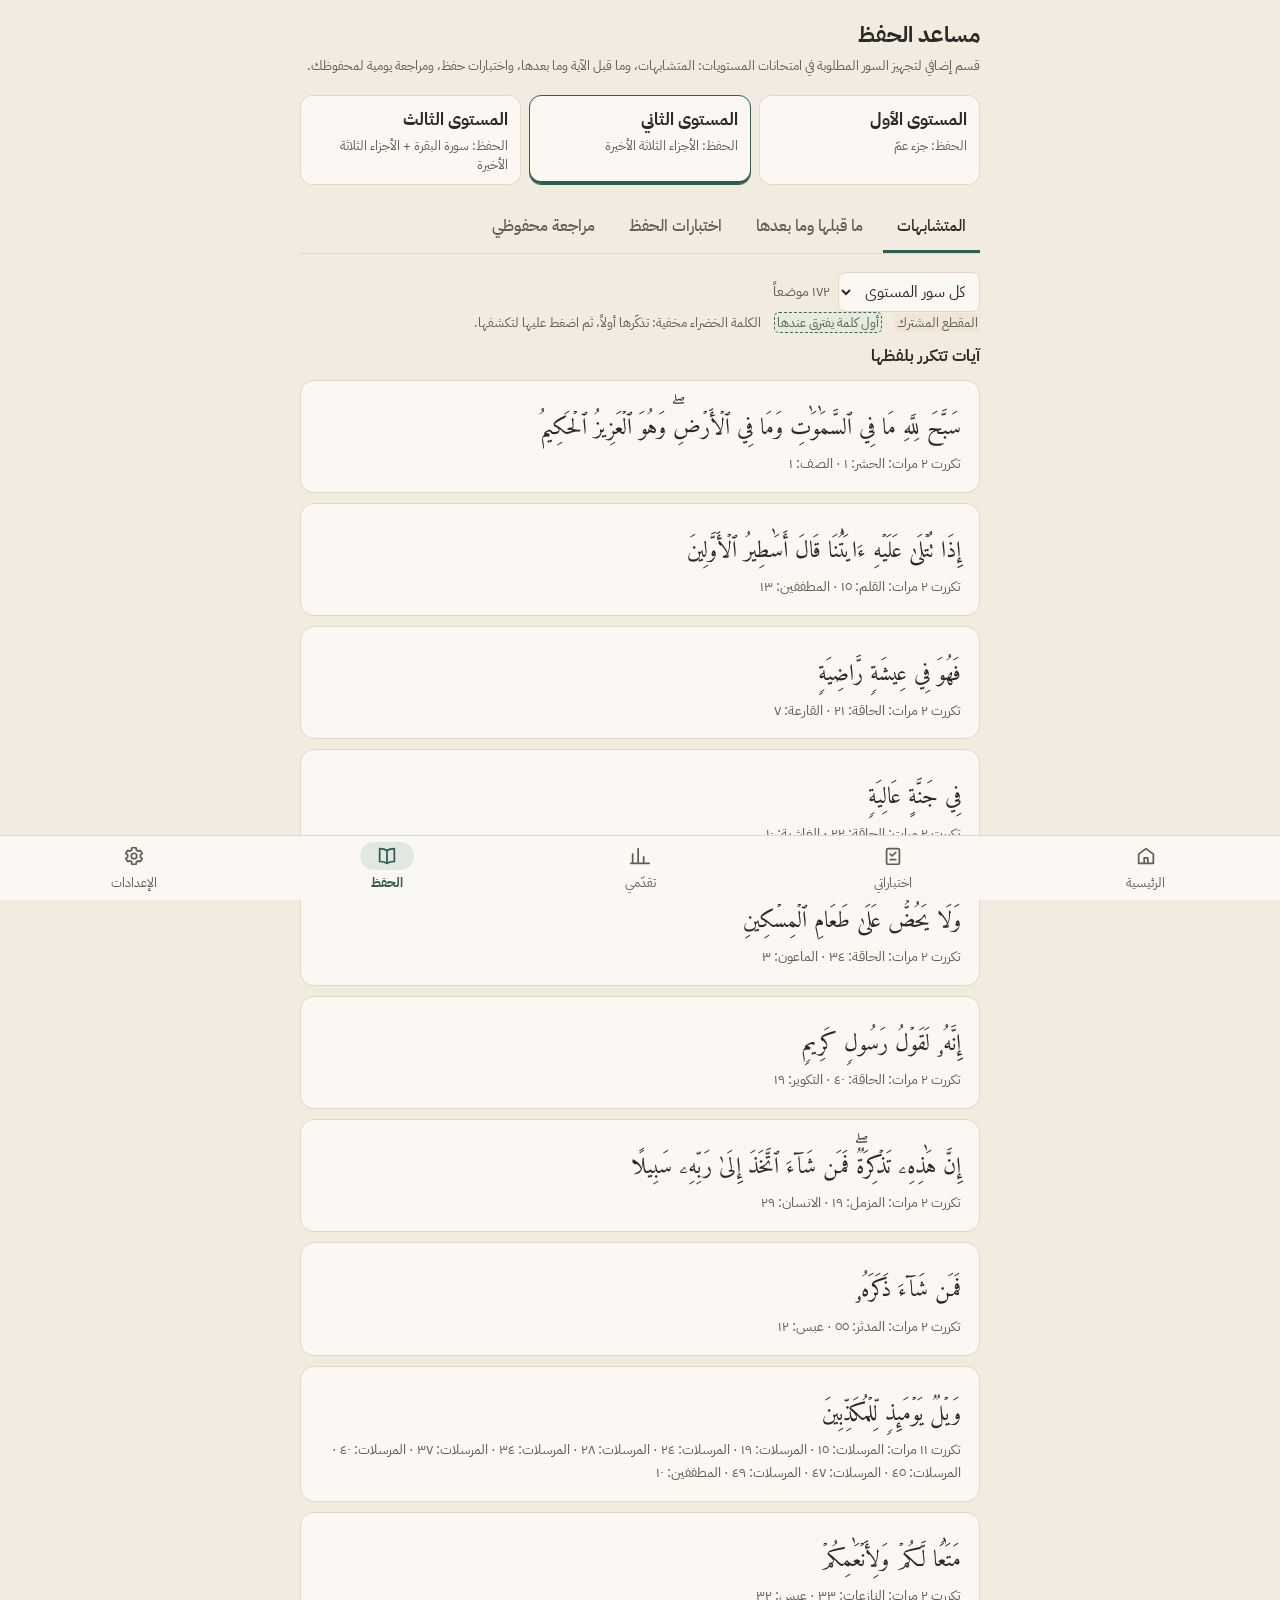
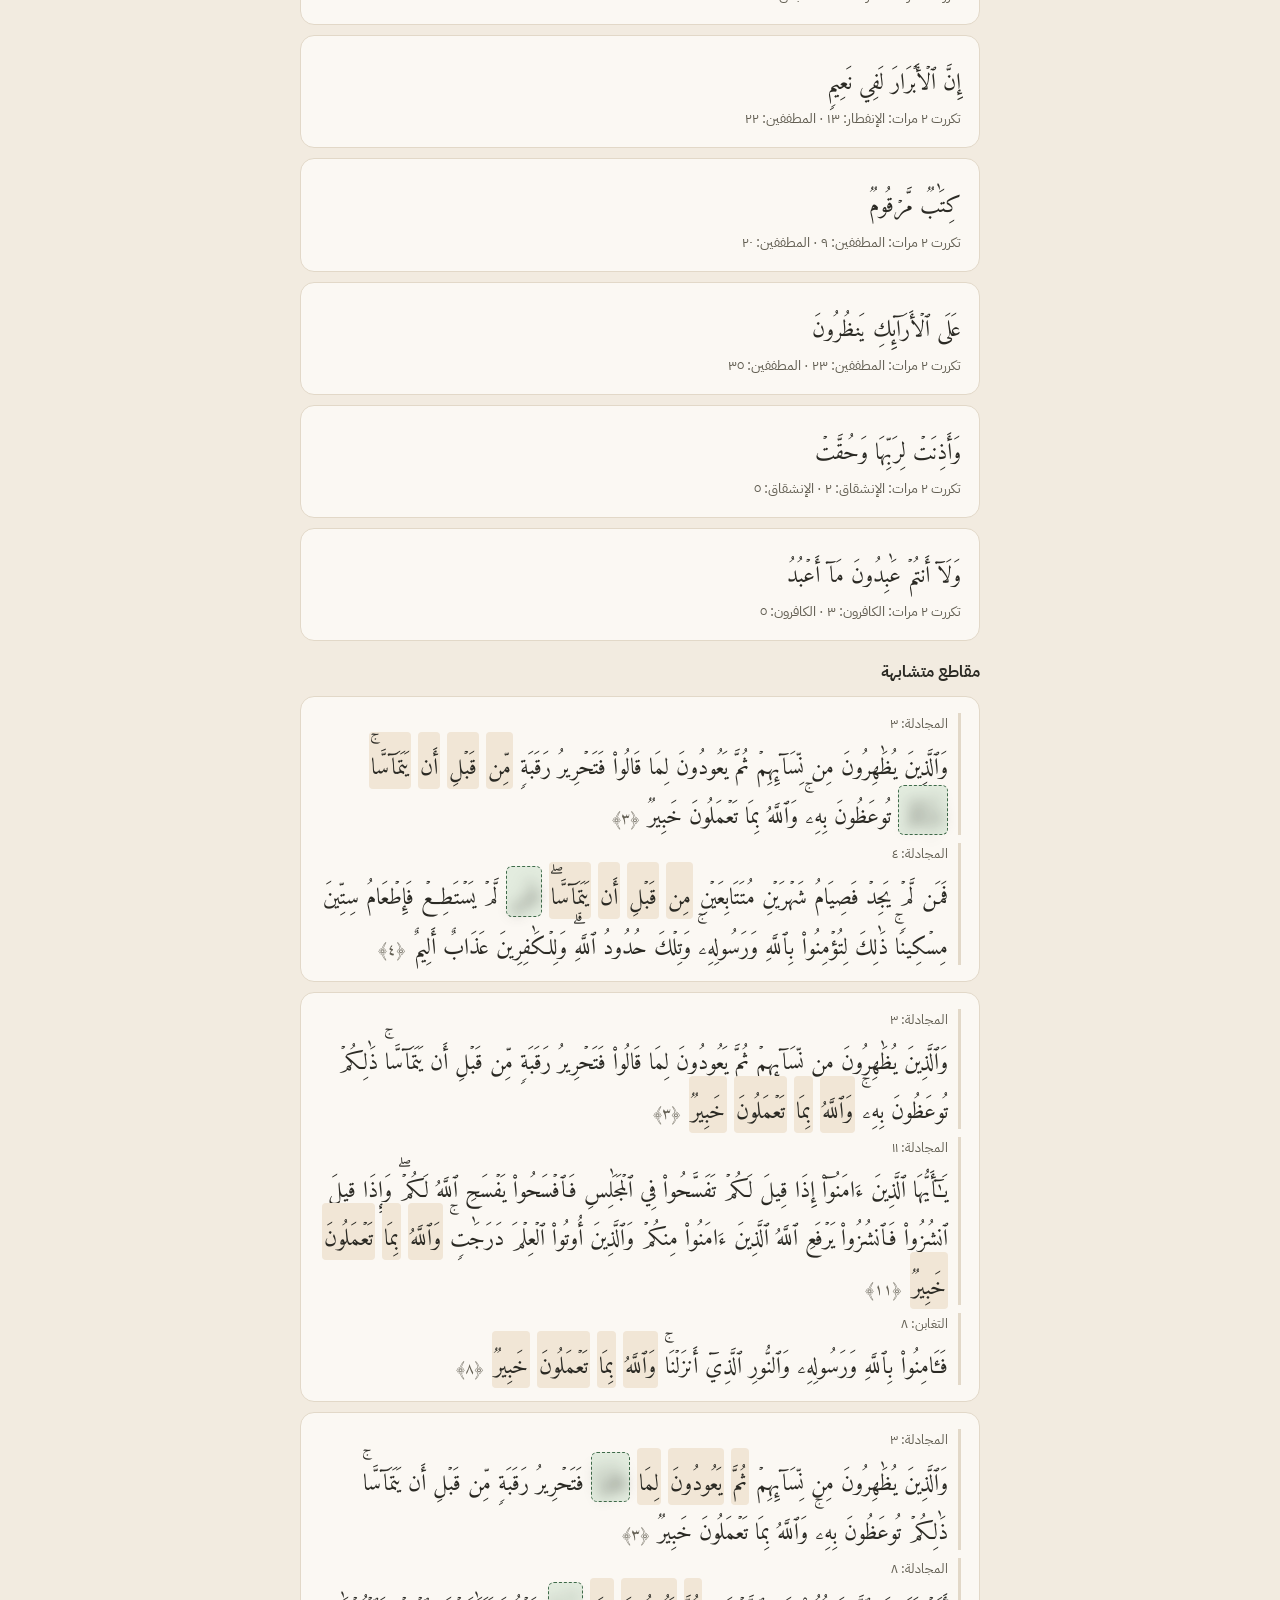
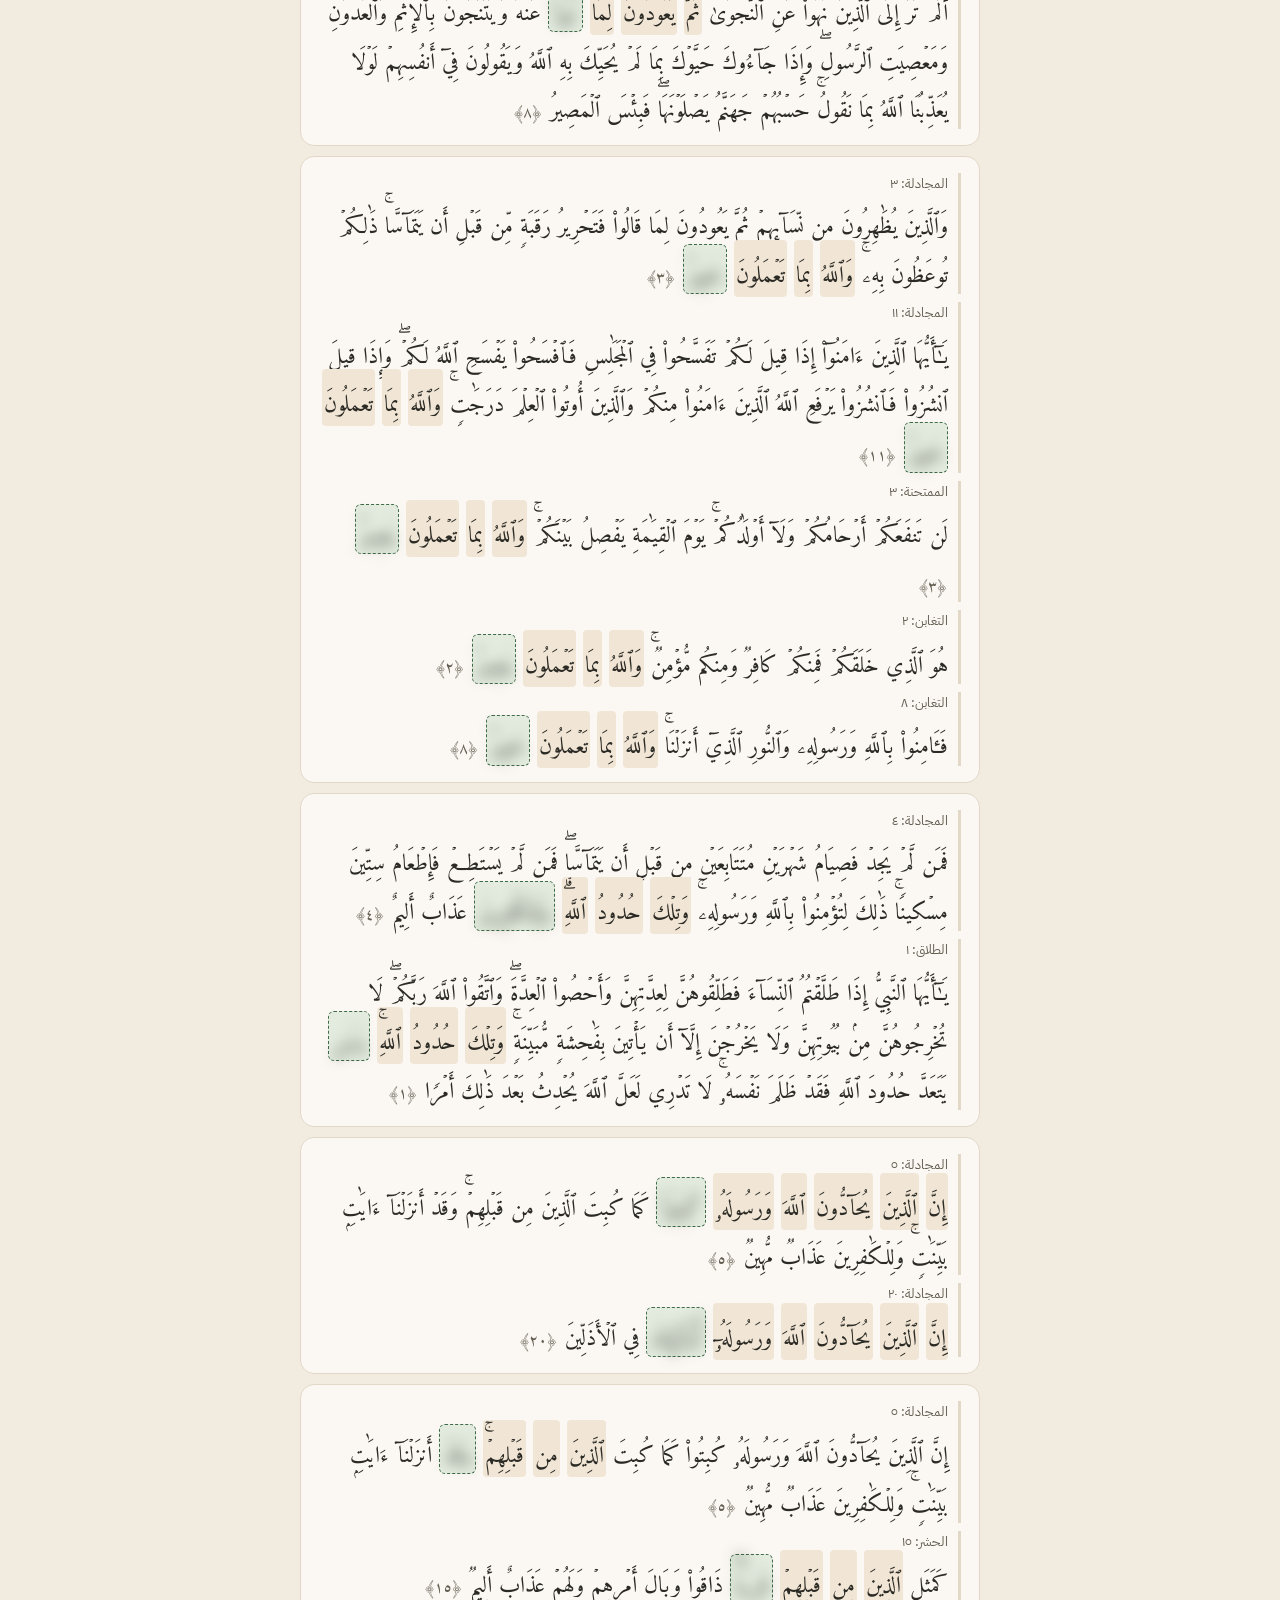
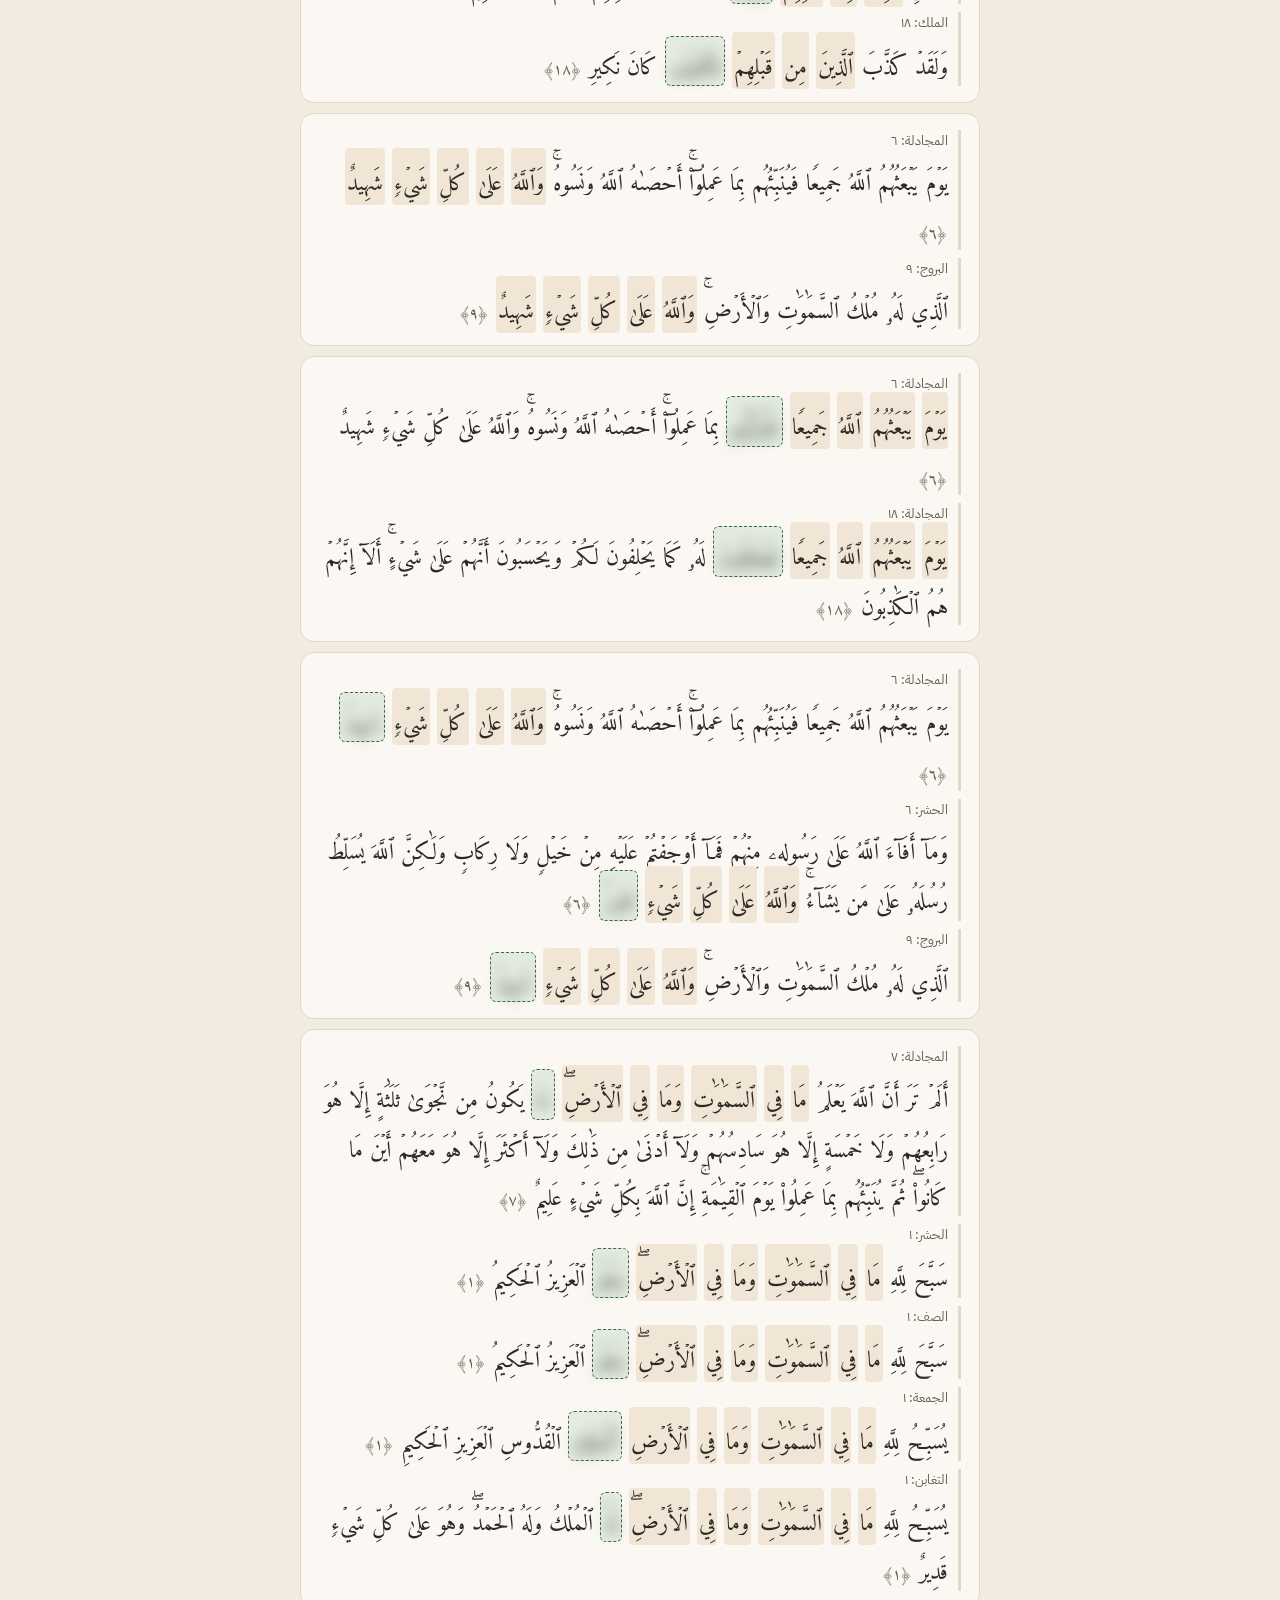
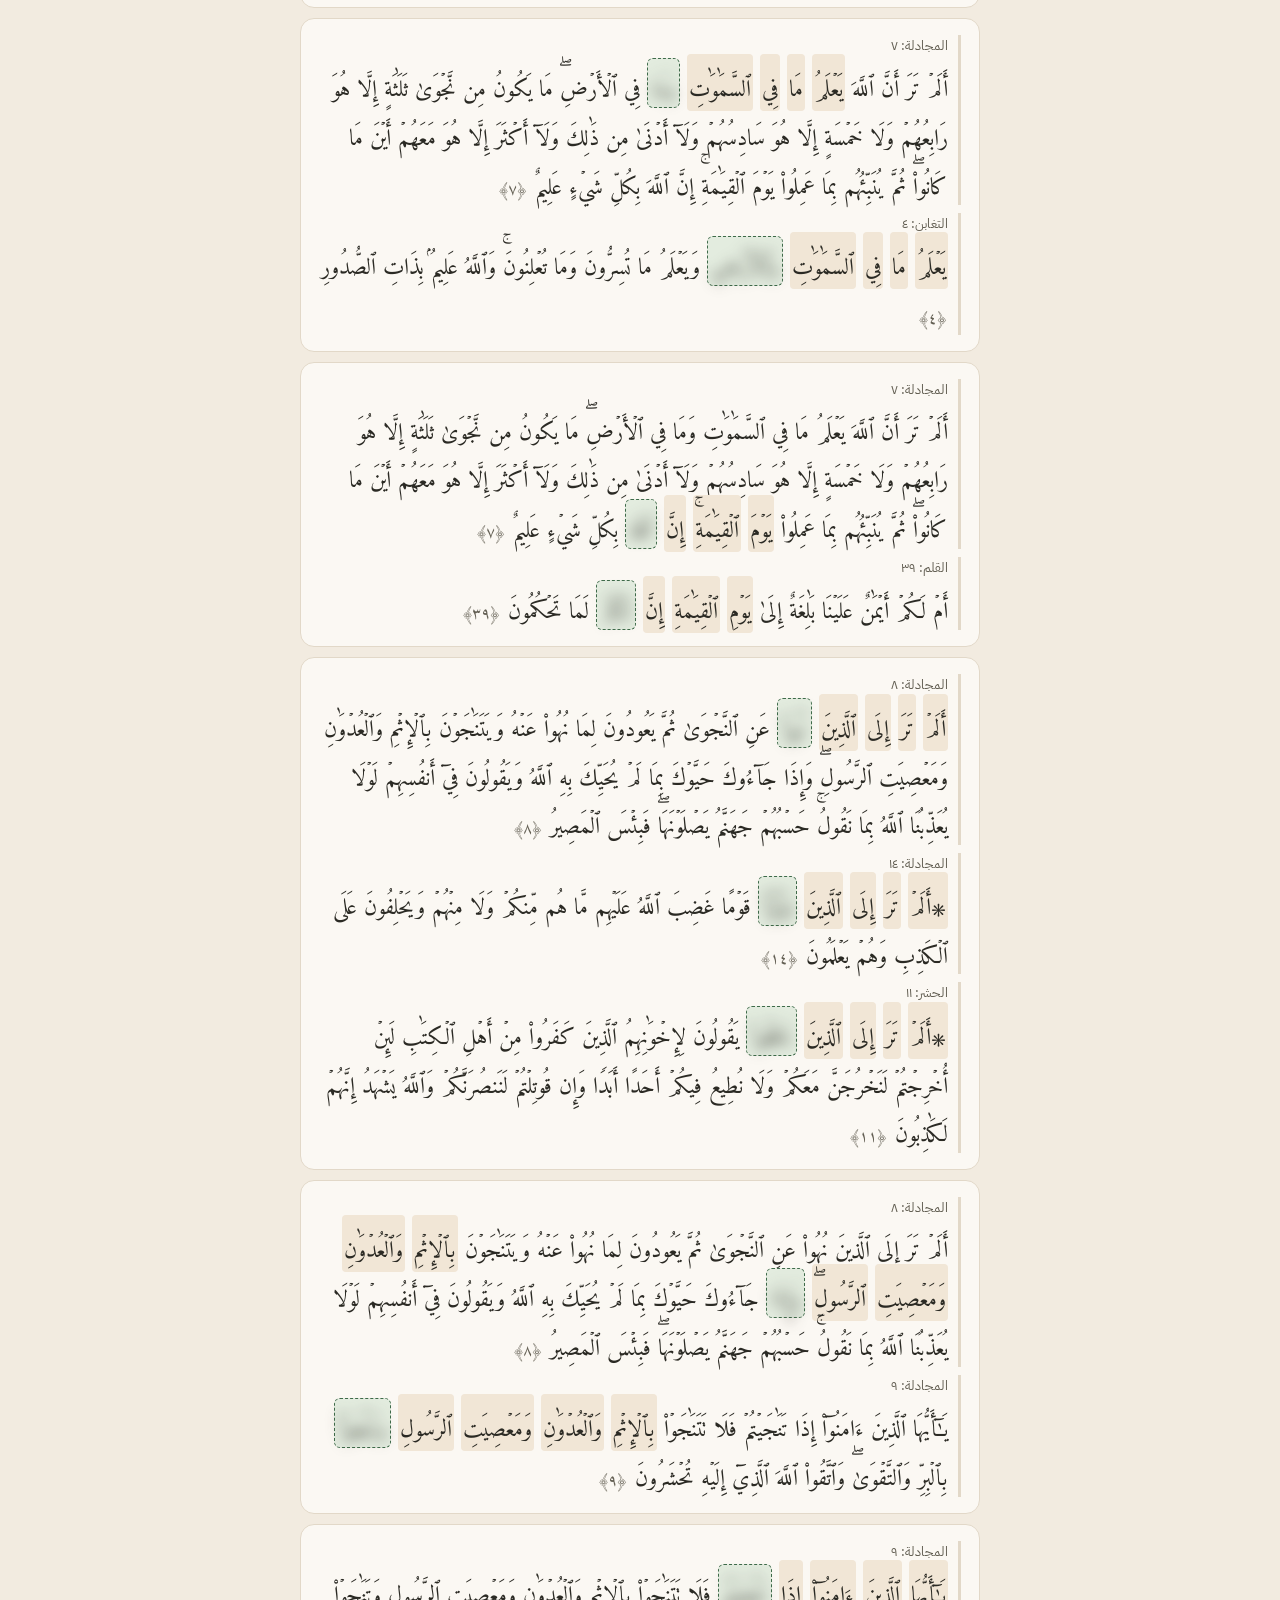
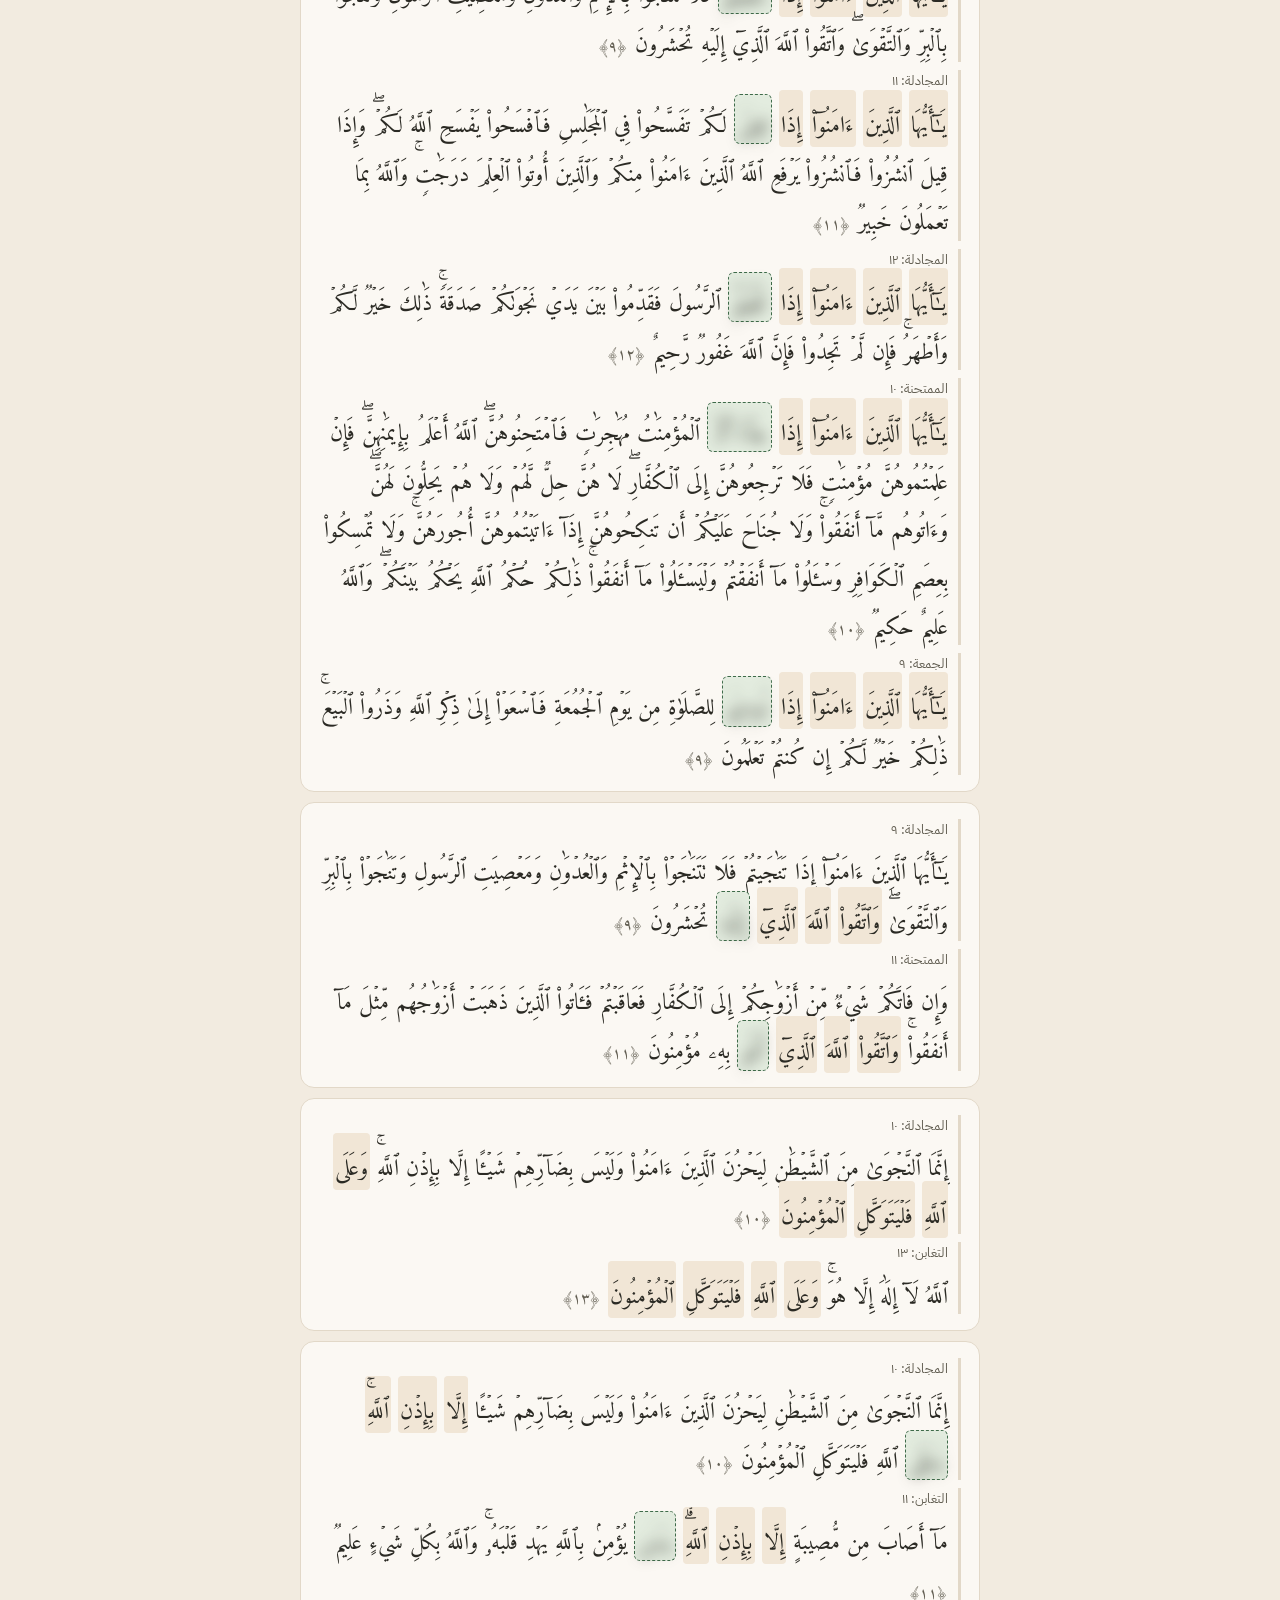
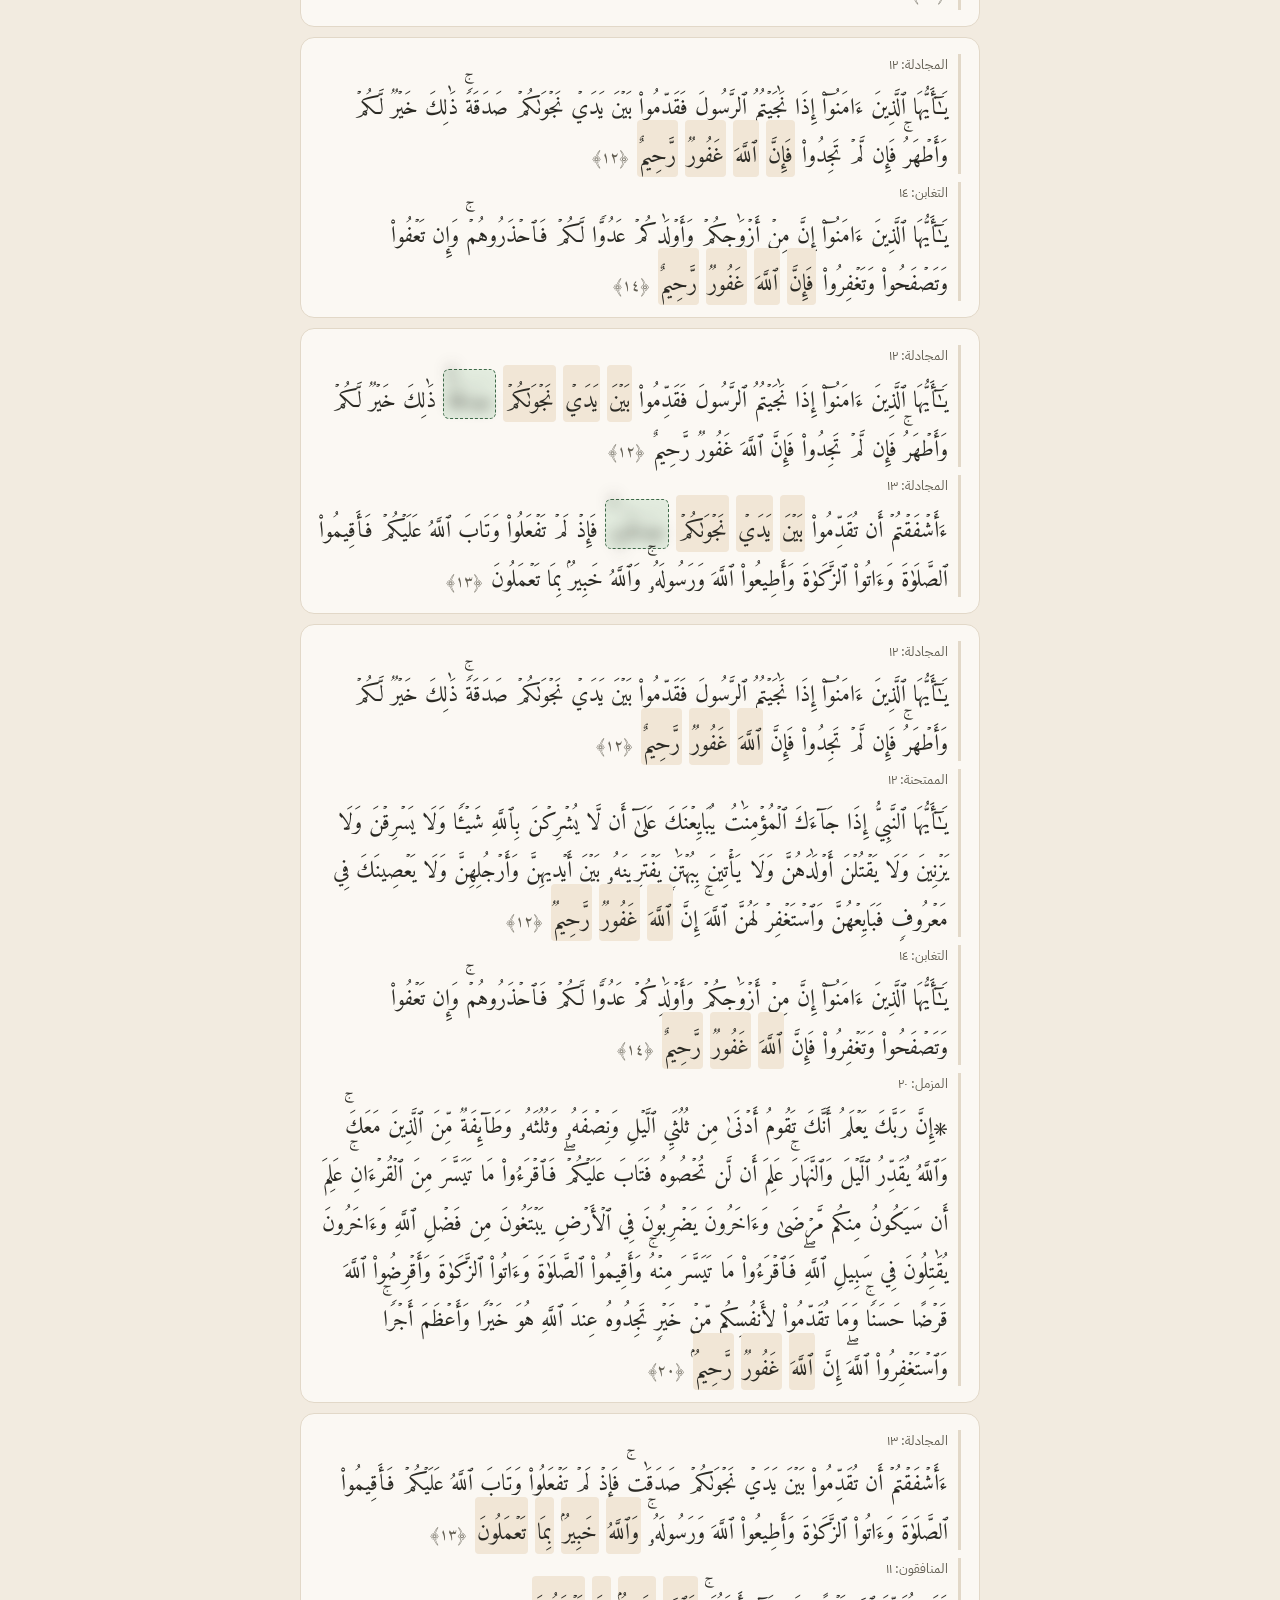
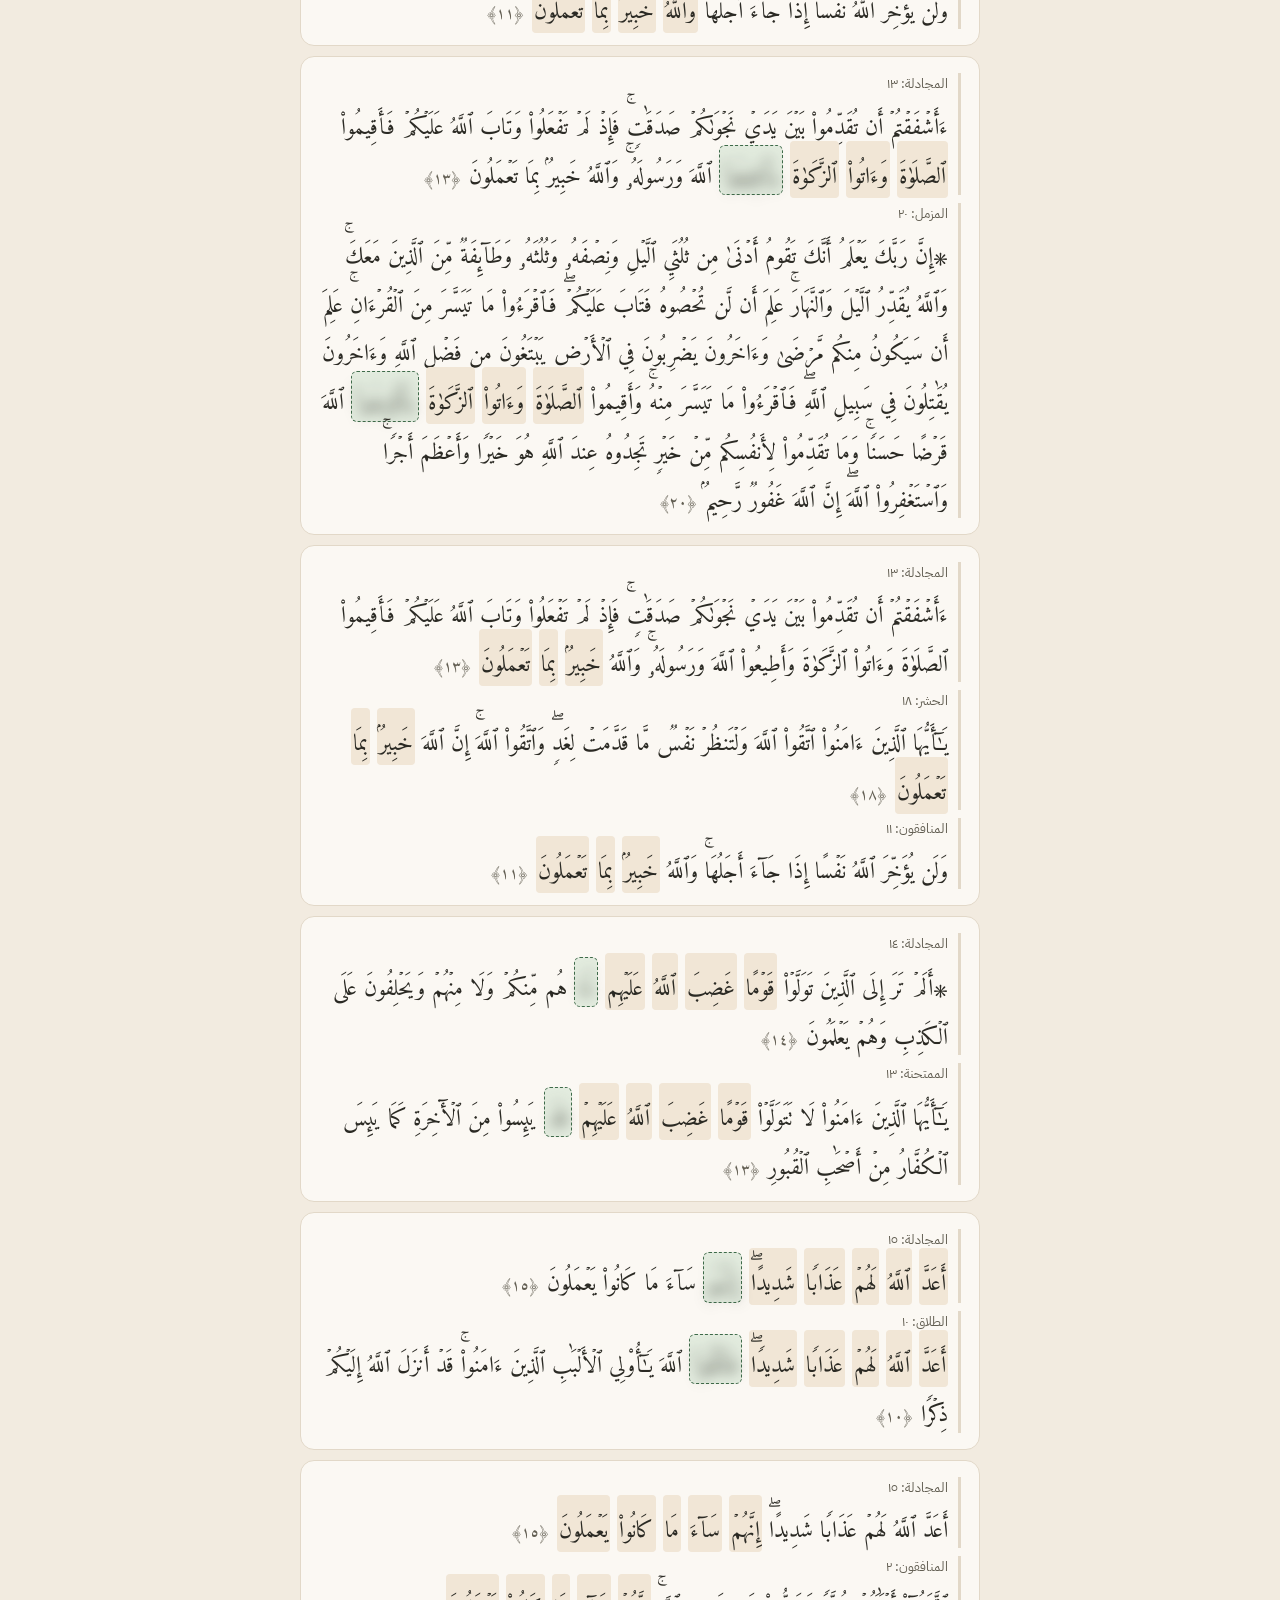
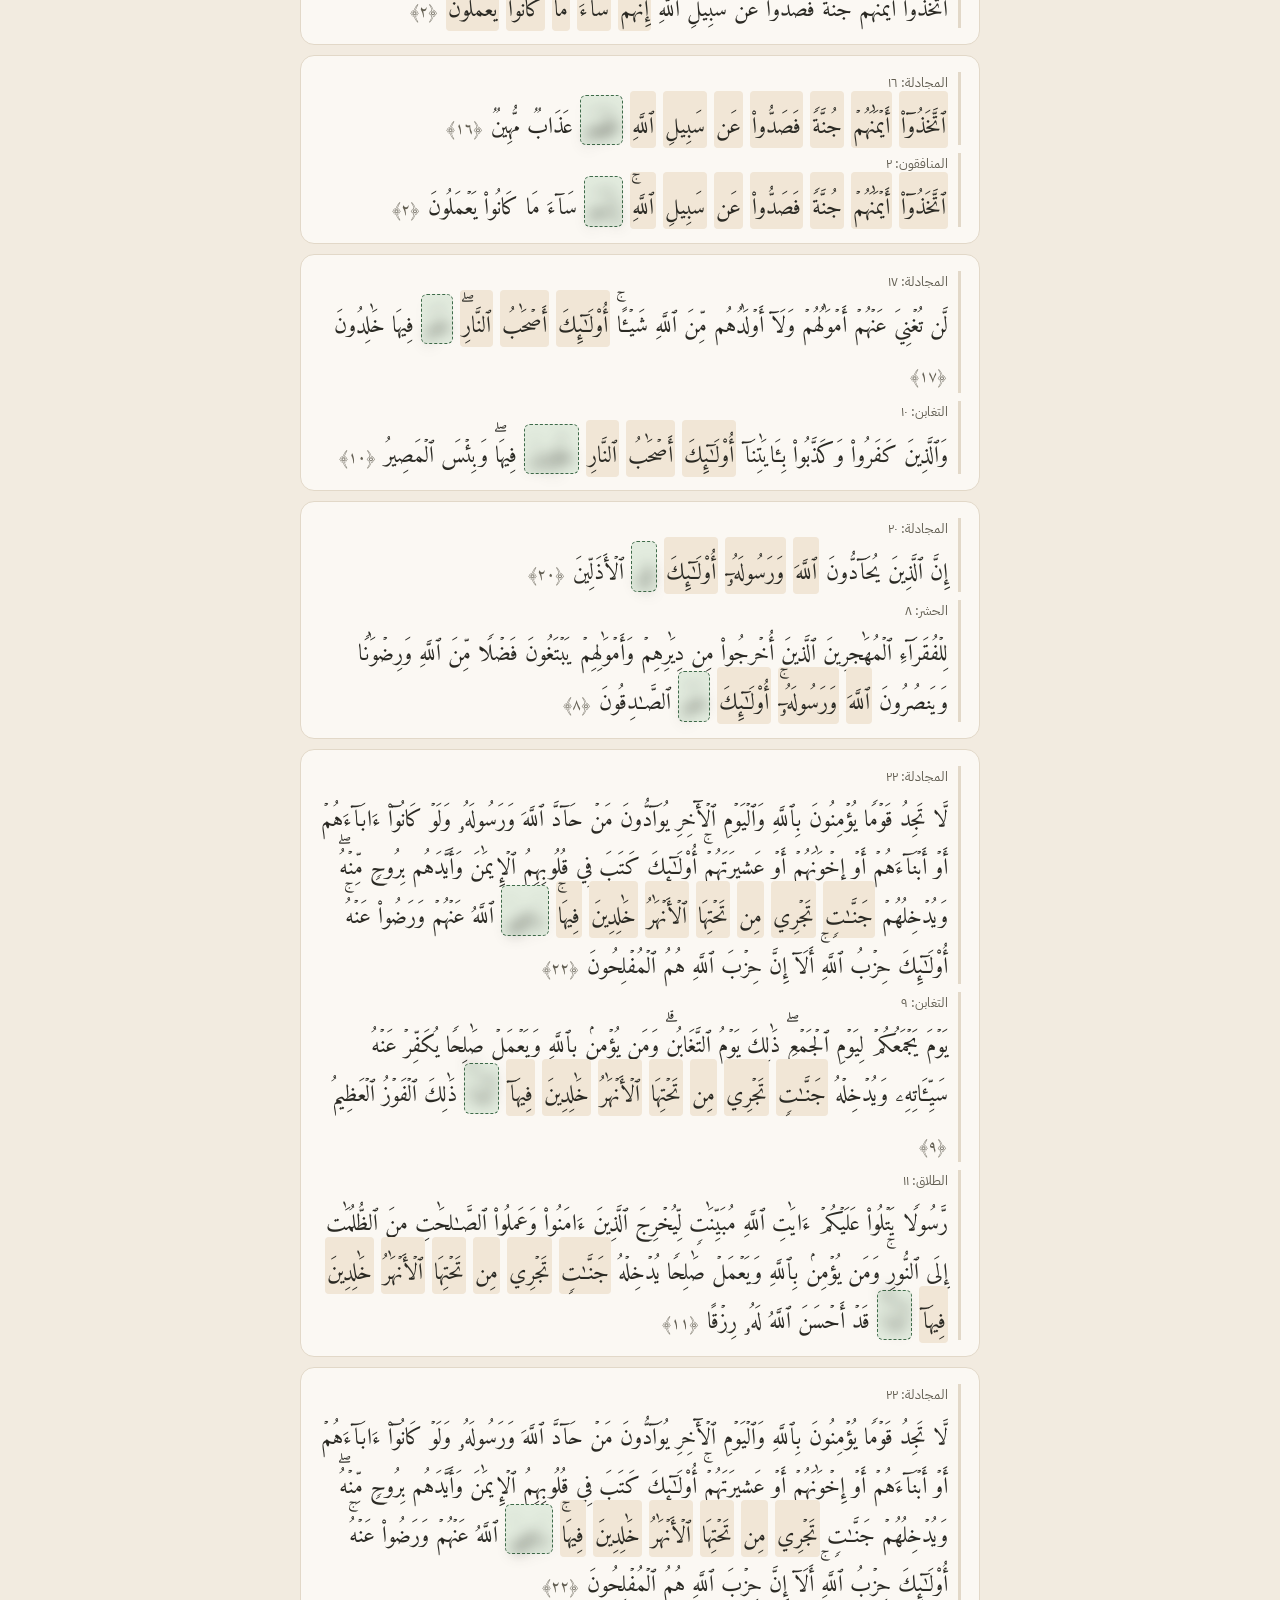
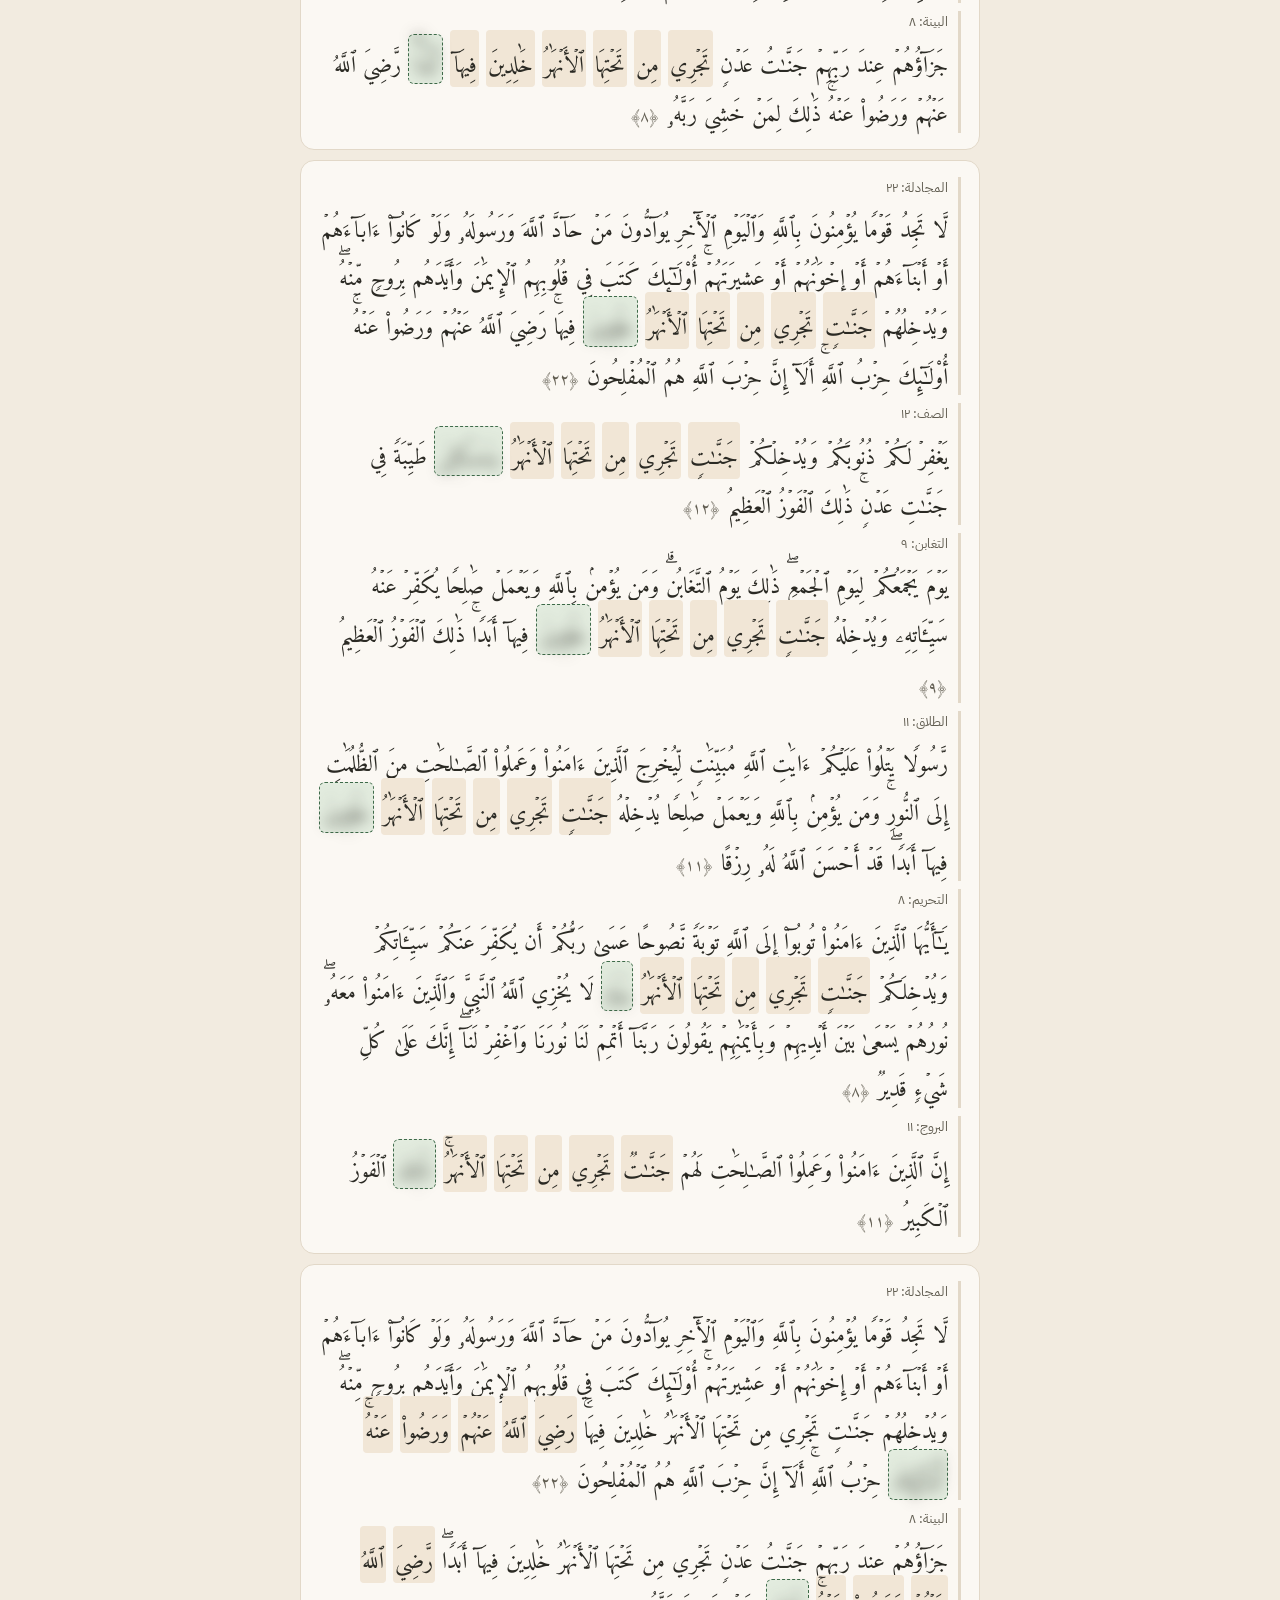
==== commit e6d809ab: "Add files via upload" ====
--- a/hifz/index.html
+++ b/hifz/index.html
@@ -1,7 +1,7 @@
 <!doctype html>
 <html lang="ar" dir="rtl"><head><meta charset="utf-8">
 <meta name="viewport" content="width=device-width,initial-scale=1,viewport-fit=cover">
-<meta name="theme-color" content="#0B4F5C">
+<meta name="theme-color" content="#2F5D50">
 <link rel="manifest" href="../manifest.webmanifest">
 <link rel="icon" href="../icons/icon-192.png">
 <link rel="stylesheet" href="../fonts/fonts.css">
@@ -91,6 +91,9 @@
 .fb{font-size:14px;padding:8px 12px;border-radius:10px;background:var(--soft)}
 .score{font-family:var(--f-d);font-size:40px;color:var(--acc)}
 .muted{color:var(--muted)}
+.rv-item{display:flex;align-items:center;justify-content:space-between;gap:10px;flex-wrap:wrap;border:1px solid var(--line);border-radius:12px;padding:10px 12px;background:var(--page)}
+.rv-item.ok{border-color:var(--good);background:var(--good-soft)}
+.rv-done{color:var(--good-ink);font-weight:700}
 .grid2{display:grid;grid-template-columns:repeat(auto-fill,minmax(210px,1fr));gap:8px}
 .scope{border:1px solid var(--line);background:var(--page);border-radius:12px;padding:10px 12px;text-align:right;display:flex;flex-direction:column;gap:2px;min-height:56px}
 .scope small{color:var(--muted)}
@@ -101,13 +104,14 @@
 <main class="rz-main">
   <header style="display:flex;flex-direction:column;gap:4px">
     <h1 class="rz-title">مساعد الحفظ</h1>
-    <p class="rz-meta" style="margin:0">قسم إضافي لتجهيز السور المطلوبة في امتحانات مستويات منهاج الدارسين: المتشابهات، وما قبل الآية وما بعدها، واختبارات حفظ.</p>
+    <p class="rz-meta" style="margin:0">قسم إضافي لتجهيز السور المطلوبة في امتحانات المستويات: المتشابهات، وما قبل الآية وما بعدها، واختبارات حفظ، ومراجعة يومية لمحفوظك.</p>
   </header>
   <div class="levels" id="levels" role="group" aria-label="المستوى"></div>
   <div class="tabs" role="tablist" aria-label="الأدوات">
     <button class="tab" role="tab" data-t="mt" aria-selected="true">المتشابهات</button>
     <button class="tab" role="tab" data-t="ba" aria-selected="false">ما قبلها وما بعدها</button>
     <button class="tab" role="tab" data-t="quiz" aria-selected="false">اختبارات الحفظ</button>
+    <button class="tab" role="tab" data-t="rv" aria-selected="false">مراجعة محفوظي</button>
   </div>
   <main id="view"><p class="muted">جاري التحميل…</p></main>
   <footer class="muted" style="font-size:13px;text-align:center">نص المصحف برواية حفص بالرسم العثماني. القسم للمساعدة على الحفظ، والمرجع التلقّي من المعلم المتقن.</footer>
@@ -119,7 +123,8 @@
 const rnd=n=>Math.floor(Math.random()*n), shuffle=a=>{a=a.slice();for(let i=a.length-1;i>0;i--){const j=rnd(i+1);[a[i],a[j]]=[a[j],a[i]]}return a}, pick=a=>a[rnd(a.length)];
 let D=null; const ST={lv:'2',tab:'mt',surah:{},mtS:{},hide:false,baD:'1'};
 try{Object.assign(ST,JSON.parse(localStorage.getItem('hifz-ui')||'{}'))}catch(e){}
-if(!['mt','ba','quiz'].includes(ST.tab)) ST.tab='mt';
+if(location.hash==='#review') ST.tab='rv';
+if(!['mt','ba','quiz','rv'].includes(ST.tab)) ST.tab='mt';
 const save=()=>{try{localStorage.setItem('hifz-ui',JSON.stringify({lv:ST.lv,tab:ST.tab,surah:ST.surah,mtS:ST.mtS,baD:ST.baD}))}catch(e){}};
 let BEST={};try{BEST=JSON.parse(localStorage.getItem('hifz-best')||'{}')}catch(e){}
 const LVC={1:'--l1',2:'--l2',3:'--l3'};
@@ -301,7 +306,7 @@
   q.opts.forEach(o=>{
     const b=$('button',{class:'opt'+(q.ui?' ui':''),disabled:QZ.ans!=null},o);
     if(QZ.ans!=null){if(o===q.a)b.classList.add('ok');else if(o===QZ.ans)b.classList.add('no')}
-    b.addEventListener('click',()=>{if(QZ.ans!=null)return;QZ.ans=o;if(o===q.a)QZ.score++;render()});
+    b.addEventListener('click',()=>{if(QZ.ans!=null)return;QZ.ans=o;const ok=o===q.a;if(ok)QZ.score++;hz(ok,QZ.sc.s.length===1?QZ.sc.s[0]:null);render()});
     opts.append(b);
   });
   box.append(opts);
@@ -381,14 +386,14 @@
     if(!BA.shown){ box.append($('div',{class:'muted',style:'font-size:14px'},'سمّع الآية من حفظك، ثم اكشفها.'),$('div',{class:'tools'},$('button',{class:'btn pri',on:{click:()=>{BA.shown=true;render()}}},'اكشف الإجابة'))); }
     else{
       box.append(reveal());
-      if(!answered) box.append($('div',{class:'tools'},$('button',{class:'btn',on:{click:()=>{BA.ans='ok';BA.score++;render()}}},'✓ سمّعتها صحيحة'),$('button',{class:'btn',on:{click:()=>{BA.ans='no';render()}}},'✗ أخطأت فيها')));
+      if(!answered) box.append($('div',{class:'tools'},$('button',{class:'btn',on:{click:()=>{BA.ans='ok';BA.score++;hz(true,q.n);render()}}},'✓ سمّعتها صحيحة'),$('button',{class:'btn',on:{click:()=>{BA.ans='no';hz(false,q.n);render()}}},'✗ أخطأت فيها')));
     }
   } else {
     const opts=$('div',{class:'opts'});
     q.opts.forEach(o=>{
       const b=$('button',{class:'opt',disabled:answered},o);
       if(answered){if(o===q.ans)b.classList.add('ok');else if(o===BA.ans)b.classList.add('no')}
-      b.addEventListener('click',()=>{if(BA.ans!=null)return;BA.ans=o;if(o===q.ans)BA.score++;render()});
+      b.addEventListener('click',()=>{if(BA.ans!=null)return;BA.ans=o;const ok=o===q.ans;if(ok)BA.score++;hz(ok,q.n);render()});
       opts.append(b);
     });
     box.append(opts);
@@ -402,11 +407,47 @@
   v.append(box);
 }
 
+/* ---------- مراجعة محفوظي ---------- */
+function hz(ok,n){ // points for hifz answers; mistakes push a memorised surah up the review list
+  if(window.RZ) RZ.answer({ok,xp:ok?10:0});
+  if(!ok&&n&&window.RZ){const h=RZ.hifzData();if(h.sel.includes(n)){h.miss[n]=(h.miss[n]||0)+1;RZ.ls.set('hifz-review',h)}}
+}
+function levelOf(n){return Object.keys(D.levels).find(k=>D.levels[k].surahs.includes(n))||ST.lv}
+function renderRv(v){
+  const {list,h}=RZ.hifzToday();
+  if(h.sel.length){
+    const done=(h.today&&h.today.done)||[];
+    const card=$('div',{class:'card',style:'display:flex;flex-direction:column;gap:12px'},$('b',{style:'font-size:20px'},'مراجعة اليوم'),
+      $('span',{class:'muted',style:'font-size:14px'},'نقترح كل يوم سورة أو سورتين من محفوظك: الأقدم مراجعةً أولاً، والتي أخطأت فيها أكثر تتقدّم.'));
+    list.forEach(n=>{
+      const ok=done.includes(n);
+      card.append($('div',{class:'rv-item'+(ok?' ok':'')},$('div',{style:'display:flex;flex-direction:column'},$('b',{},'سورة '+S(n).name),$('small',{class:'muted'},(h.last[n]?'آخر مراجعة: '+RZ.dateAR(h.last[n]):'لم تراجعها هنا بعد')+(h.miss[n]?' · أخطاء حديثة: '+AR(h.miss[n]):''))),
+        $('div',{class:'tools'},
+          $('button',{class:'btn',on:{click:()=>{ST.lv=levelOf(n);ST.tab='ba';save();startBA({id:'s'+n,t:'سورة '+S(n).name,s:[n],one:true})}}},'اختبرني فيها'),
+          ok?$('span',{class:'rv-done'},'✓ تمّت'):$('button',{class:'btn pri',on:{click:()=>{const r=RZ.hifzDone(n);RZ.toast('بارك الله فيك · +٢٠ نقطة'+(r.goalReached?' · حقّقت هدفك اليومي':''));render()}}},'تمّت المراجعة'))));
+    });
+    v.append(card);
+  } else v.append($('p',{class:'muted',style:'margin:0'},'اختر السور التي تحفظها، ونقترح عليك كل يوم سورة أو سورتين لمراجعتها، فلا تُنسى. المراجعة تعطيك نقاطاً وتُحسب في سلسلتك.'));
+  const pick=$('details',{class:'card',open:h.sel.length?null:true},$('summary',{style:'cursor:pointer;font-weight:700;min-height:40px;display:flex;align-items:center'},'السور التي أحفظها ('+AR(h.sel.length)+')'));
+  const all=[...new Set(Object.values(D.levels).flatMap(L=>L.surahs))].sort((x,y)=>x-y), by={};
+  all.forEach(n=>{const g=n===2?'سورة البقرة':'جزء '+AR(S(n).juz);(by[g]||(by[g]=[])).push(n)});
+  Object.entries(by).forEach(([g,list])=>{
+    const c=$('div',{class:'chips'});
+    list.forEach(n=>c.append($('button',{class:'chip','aria-pressed':String(h.sel.includes(n)),on:{click:e=>{
+      const H=RZ.hifzData(); const i=H.sel.indexOf(n); if(i>=0) H.sel.splice(i,1); else {H.sel.push(n);H.names[n]=S(n).name}
+      H.today=null; RZ.ls.set('hifz-review',H); e.currentTarget.setAttribute('aria-pressed',String(i<0)); }}},S(n).name)));
+    pick.append($('div',{class:'jz'},g),c);
+  });
+  pick.append($('button',{class:'btn pri',style:'margin-top:10px',on:{click:()=>{render();scrollTo(0,0)}}},'حفظ الاختيار'));
+  v.append(pick);
+}
+
 function render(){
   renderLevels();
   const v=document.getElementById('view');v.innerHTML='';
   if(QZ&&QZ.lv&&QZ.lv!==ST.lv)QZ=null;
-  ({mt:renderMt,ba:renderBA,quiz:renderQuiz})[ST.tab](v);
+  document.getElementById('levels').hidden=ST.tab==='rv';
+  ({mt:renderMt,ba:renderBA,quiz:renderQuiz,rv:renderRv})[ST.tab](v);
 }
 document.querySelectorAll('.tab').forEach(t=>t.addEventListener('click',()=>{ST.tab=t.dataset.t;save();render()}));
 fetch('data.json').then(r=>r.json()).then(d=>{D=d;render()}).catch(()=>{document.getElementById('view').innerHTML='<p class="muted">تعذّر تحميل البيانات. حدّث الصفحة.</p>'});
--- a/fonts/fonts.css
+++ b/fonts/fonts.css
@@ -189,4 +189,11 @@
   font-weight: 700;
   src: url(noto-naskh-arabic-latin-700-normal.woff2) format("woff2");
   unicode-range: U+0000-00FF,U+0131,U+0152-0153,U+02BB-02BC,U+02C6,U+02DA,U+02DC,U+0304,U+0308,U+0329,U+2000-206F,U+20AC,U+2122,U+2191,U+2193,U+2212,U+2215,U+FEFF,U+FFFD;
-}+}@font-face {
+  font-family: 'Aref Ruqaa';
+  font-style: normal;
+  font-display: swap;
+  font-weight: 700;
+  src: url(aref-ruqaa-arabic-700-normal.woff2) format("woff2");
+  unicode-range: U+0600-06FF,U+0750-077F,U+FB50-FDFF,U+FE70-FEFC;
+}
--- a/assets/rz.css
+++ b/assets/rz.css
@@ -1,28 +1,31 @@
-/* Rosookh shared design: one primary colour, one accent, two text sizes (16 / 22) plus a small meta size (13). */
+/* Rosookh shared design. Palette from the logo: logo green (primary), sage, sand (accent), ocean (progress), plum (wrong), ivory (background). */
 :root{
-  --bg:#F6F5F1; --surface:#FFFFFF; --ink:#1A2326; --muted:#5A6568; --line:#E4E2DB; --line-strong:#C9C6BD;
-  --primary:#0B4F5C; --primary-ink:#FFFFFF; --primary-soft:#E3EEF0; --primary-dark:#083A44;
-  --accent:#B8862B; --accent-soft:#FBF1DC; --accent-ink:#6E4C10;
-  --good:#1E7A46; --good-ink:#17633A; --good-soft:#E8F4EC;
-  --bad:#B4442C; --bad-ink:#9A3A25; --bad-soft:#FBECE8;
-  --warn-soft:#FBF1DC;
-  --f-ui:"IBM Plex Sans Arabic",system-ui,sans-serif; --f-q:"Amiri Quran","Amiri",serif;
+  --bg:#F2EBE0; --surface:#FBF8F3; --ink:#2B2A24; --muted:#625E52; --line:#E2D8C8; --line-strong:#CDBFA9;
+  --primary:#2F5D50; --primary-ink:#F4EDE0; --primary-soft:#E1E8E2; --primary-dark:#244A40;
+  --accent:#C9AE8E; --accent-soft:#F1E6D6; --accent-ink:#5A4428; --on-accent:#2E2214;
+  --sage:#8A9A78; --sage-soft:#E6EADC; --ocean:#4E6E73; --ocean-soft:#E0E9EA;
+  --good:#3F6B4A; --good-ink:#345A3D; --good-soft:#E3ECDF;
+  --bad:#6B3439; --bad-ink:#6B3439; --bad-soft:#F2E3E2;
+  --warn-soft:#F1E6D6; --cream:#F4EDE0;
+  --f-ui:"IBM Plex Sans Arabic",system-ui,sans-serif; --f-q:"Amiri Quran","Amiri",serif; --f-deco:"Aref Ruqaa","Amiri",serif;
   --r:16px; --r-sm:12px; --nav-h:64px;
   --zoom:1;
   color-scheme:light;
 }
 :root[data-fs="s"]{--zoom:.92} :root[data-fs="l"]{--zoom:1.15}
-@media (prefers-color-scheme:dark){:root:not([data-theme="light"]){
-  --bg:#101618; --surface:#182124; --ink:#E7ECEB; --muted:#A3AEB0; --line:#2A3538; --line-strong:#3B4A4E;
-  --primary:#7CC4D0; --primary-ink:#0B2A30; --primary-soft:#173A41; --primary-dark:#A6DDE6;
-  --accent:#E2B868; --accent-soft:#3A3020; --accent-ink:#F1D7A2;
-  --good:#6FCF97; --good-ink:#8EE0B0; --good-soft:#163527; --bad:#F08A75; --bad-ink:#F6A898; --bad-soft:#3E201A; --warn-soft:#3A3020;
+@media (prefers-color-scheme:dark){:root[data-theme="auto"]{
+  --bg:#161B19; --surface:#1F2623; --ink:#ECE6DA; --muted:#AAA597; --line:#313934; --line-strong:#434D47;
+  --primary:#8FBFAE; --primary-ink:#11231D; --primary-soft:#22352E; --primary-dark:#B5D9CB;
+  --accent:#D9BE98; --accent-soft:#3A3226; --accent-ink:#E9D3B2; --on-accent:#2E2214;
+  --sage:#A7B694; --sage-soft:#263022; --ocean:#8DB3B8; --ocean-soft:#1F3134;
+  --good:#8CC79A; --good-ink:#A6D9B2; --good-soft:#1F3325; --bad:#E3A0A5; --bad-ink:#EDB9BD; --bad-soft:#3B2427; --warn-soft:#3A3226; --cream:#ECE6DA;
   color-scheme:dark}}
 :root[data-theme="dark"]{
-  --bg:#101618; --surface:#182124; --ink:#E7ECEB; --muted:#A3AEB0; --line:#2A3538; --line-strong:#3B4A4E;
-  --primary:#7CC4D0; --primary-ink:#0B2A30; --primary-soft:#173A41; --primary-dark:#A6DDE6;
-  --accent:#E2B868; --accent-soft:#3A3020; --accent-ink:#F1D7A2;
-  --good:#6FCF97; --good-ink:#8EE0B0; --good-soft:#163527; --bad:#F08A75; --bad-ink:#F6A898; --bad-soft:#3E201A; --warn-soft:#3A3020;
+  --bg:#161B19; --surface:#1F2623; --ink:#ECE6DA; --muted:#AAA597; --line:#313934; --line-strong:#434D47;
+  --primary:#8FBFAE; --primary-ink:#11231D; --primary-soft:#22352E; --primary-dark:#B5D9CB;
+  --accent:#D9BE98; --accent-soft:#3A3226; --accent-ink:#E9D3B2; --on-accent:#2E2214;
+  --sage:#A7B694; --sage-soft:#263022; --ocean:#8DB3B8; --ocean-soft:#1F3134;
+  --good:#8CC79A; --good-ink:#A6D9B2; --good-soft:#1F3325; --bad:#E3A0A5; --bad-ink:#EDB9BD; --bad-soft:#3B2427; --warn-soft:#3A3226; --cream:#ECE6DA;
   color-scheme:dark}
 
 *{box-sizing:border-box}
@@ -48,14 +51,15 @@
 
 /* cards, tiles */
 .rz-card{background:var(--surface);border:1px solid var(--line);border-radius:var(--r);padding:16px;display:flex;flex-direction:column;gap:12px}
-.rz-hero{background:var(--primary);color:var(--primary-ink);border-radius:20px;padding:20px;display:flex;flex-direction:column;gap:12px;text-decoration:none;border:none;text-align:start;width:100%}
+.rz-hero{position:relative;overflow:hidden;background:#2F5D50;color:#F4EDE0;border-radius:20px;padding:20px;display:flex;flex-direction:column;gap:12px;text-decoration:none;border:none;text-align:start;width:100%}
 .rz-hero .rz-meta{color:inherit;opacity:.85}
-.rz-hero .rz-cta{align-self:flex-start;background:var(--surface);color:var(--primary);border-radius:12px;padding:8px 22px;font-weight:700}
+.rz-hero>*{position:relative}
+.rz-hero .rz-cta{align-self:flex-start;background:#C9AE8E;color:#2E2214;border-radius:12px;padding:8px 22px;font-weight:700}
 .rz-row{display:flex;align-items:center;gap:12px}
 .rz-wrap{display:flex;flex-wrap:wrap;gap:8px}
 .rz-between{display:flex;align-items:center;justify-content:space-between;gap:12px}
 .rz-list-btn{display:flex;align-items:center;gap:14px;background:var(--surface);border:1px solid var(--line);border-radius:var(--r);padding:14px 16px;text-decoration:none;color:var(--ink);text-align:start;width:100%;min-height:64px}
-.rz-list-btn .rz-ic{width:44px;height:44px;border-radius:12px;background:var(--primary-soft);color:var(--primary);display:flex;align-items:center;justify-content:center;flex-shrink:0}
+.rz-list-btn .rz-ic{width:44px;height:44px;border-radius:12px;background:var(--sage-soft);color:var(--primary);display:flex;align-items:center;justify-content:center;flex-shrink:0}
 .rz-list-btn .rz-ic.bad{background:var(--bad-soft);color:var(--bad)}
 .rz-list-btn .rz-ic.acc{background:var(--accent-soft);color:var(--accent-ink)}
 .rz-list-btn b{display:block;font-size:16px}
@@ -93,7 +97,7 @@
 /* question screen */
 .rz-qtop{display:flex;align-items:center;gap:10px}
 .rz-prog{flex-grow:1;height:8px;border-radius:999px;background:var(--line);overflow:hidden}
-.rz-prog i{display:block;height:100%;background:var(--primary);border-radius:999px}
+.rz-prog i{display:block;height:100%;background:var(--ocean);border-radius:999px}
 @media (prefers-reduced-motion:no-preference){.rz-prog i{transition:width .3s}}
 .rz-action{position:fixed;inset-inline:0;bottom:0;z-index:40;background:var(--bg);border-top:1px solid var(--line)}
 .rz-action>div{zoom:var(--zoom);max-width:720px;margin:0 auto;padding:14px max(20px,env(safe-area-inset-right,0px)) calc(16px + env(safe-area-inset-bottom,0px)) max(20px,env(safe-area-inset-left,0px));display:flex;flex-direction:column;gap:10px}
@@ -106,3 +110,82 @@
 
 .rz-empty{text-align:center;color:var(--muted);padding:24px 8px}
 .rz-sr{position:absolute;width:1px;height:1px;overflow:hidden;clip:rect(0 0 0 0);white-space:nowrap}
+
+/* decorative letter pattern (hero, splash, tour) */
+.rz-pat{position:absolute;inset:0;pointer-events:none;overflow:hidden;color:#F4EDE0;opacity:.10}
+.rz-pat svg{display:block;width:100%;height:100%}
+.rz-pat text{font-family:var(--f-deco);font-weight:700}
+
+/* greeting + level */
+.rz-greet{display:flex;align-items:center;gap:12px}
+.rz-greet .logo{width:48px;height:48px;border-radius:14px;flex-shrink:0;overflow:hidden}
+.rz-greet .logo img{width:48px;height:48px;display:block}
+.rz-lvl{display:inline-flex;align-items:center;gap:8px;border-radius:999px;padding:3px 12px 3px 4px;font-size:13px;font-weight:700;background:var(--surface);border:1px solid var(--line);color:var(--ink);text-decoration:none;white-space:nowrap}
+.rz-medal{width:24px;height:24px;border-radius:50%;display:inline-flex;align-items:center;justify-content:center;font-size:12px;font-weight:700;color:#2B2A24;box-shadow:inset 0 0 0 2px rgba(255,255,255,.35)}
+.m-wood{background:linear-gradient(135deg,#B08A62,#7E5B3A)} .m-bronze{background:linear-gradient(135deg,#D9A273,#A1663A)}
+.m-silver{background:linear-gradient(135deg,#E6E6E1,#A9ABA6)} .m-gold{background:linear-gradient(135deg,#F0D58C,#C79A3A)} .m-diamond{background:linear-gradient(135deg,#D7EEF0,#8DBFC6)}
+.rz-bar{height:8px;border-radius:999px;background:var(--line);overflow:hidden}
+.rz-bar i{display:block;height:100%;background:var(--ocean);border-radius:999px}
+
+/* goal ring */
+.rz-ring{position:relative;width:56px;height:56px;flex-shrink:0}
+.rz-ring svg{width:56px;height:56px;transform:rotate(-90deg)}
+.rz-ring b{position:absolute;inset:0;display:flex;align-items:center;justify-content:center;font-size:13px}
+
+/* tasks */
+.rz-task{display:flex;align-items:center;gap:10px;min-height:40px}
+.rz-task .box{width:24px;height:24px;border-radius:8px;border:2px solid var(--line-strong);display:flex;align-items:center;justify-content:center;flex-shrink:0;color:var(--primary-ink)}
+.rz-task.done .box{background:var(--good);border-color:var(--good)}
+.rz-task.done .box svg{width:16px;height:16px}
+.rz-task.done span{color:var(--muted);text-decoration:line-through}
+.rz-task small{margin-inline-start:auto;color:var(--muted);font-size:13px;white-space:nowrap}
+
+/* overlays */
+.rz-overlay{position:fixed;inset:0;z-index:100;background:rgba(30,28,22,.45);display:flex;align-items:flex-end;justify-content:center}
+.rz-sheet{zoom:var(--zoom);background:var(--surface);color:var(--ink);width:100%;max-width:560px;border-radius:24px 24px 0 0;padding:22px 20px calc(20px + env(safe-area-inset-bottom,0px));display:flex;flex-direction:column;gap:14px;max-height:92vh;overflow:auto}
+@media (min-width:640px){.rz-overlay{align-items:center}.rz-sheet{border-radius:24px}}
+.rz-splash{position:fixed;inset:0;z-index:120;background:#2F5D50;color:#F4EDE0;display:flex;flex-direction:column;align-items:center;justify-content:center;gap:18px;padding:32px;text-align:center}
+.rz-splash .dua{position:relative;font-family:var(--f-q);font-size:26px;line-height:2;max-width:520px}
+.rz-splash .sub{position:relative;font-size:13px;opacity:.85}
+.rz-splash img{position:relative;width:72px;height:72px;border-radius:20px}
+.rz-toast{position:fixed;inset-inline:16px;bottom:calc(var(--nav-h) + 24px + env(safe-area-inset-bottom,0px));z-index:110;margin:0 auto;max-width:520px;background:#2F5D50;color:#F4EDE0;border-radius:16px;padding:12px 16px;font-weight:600;box-shadow:0 8px 24px rgba(0,0,0,.18);display:flex;gap:10px;align-items:center}
+body.rz-quiz .rz-toast{bottom:calc(var(--act-h,120px) + 16px)}
+.rz-input{width:100%;min-height:52px;border:1px solid var(--line-strong);background:var(--bg);border-radius:12px;padding:0 14px}
+
+/* tour */
+.rz-tour{position:fixed;inset:0;z-index:115;background:var(--bg);display:flex;flex-direction:column}
+.rz-tour .hd{position:relative;background:#2F5D50;color:#F4EDE0;padding:calc(28px + env(safe-area-inset-top,0px)) 24px 28px;border-radius:0 0 28px 28px;overflow:hidden;display:flex;flex-direction:column;gap:8px}
+.rz-tour .hd>*{position:relative}
+.rz-tour .bd{zoom:var(--zoom);flex-grow:1;overflow:auto;padding:22px 20px;display:flex;flex-direction:column;gap:14px;max-width:560px;width:100%;margin:0 auto}
+.rz-tour .ft{zoom:var(--zoom);padding:14px 20px calc(18px + env(safe-area-inset-bottom,0px));display:flex;gap:10px;max-width:560px;width:100%;margin:0 auto}
+.rz-tour .ft .rz-btn{flex-grow:1}
+.rz-dots{display:flex;gap:6px}
+.rz-dots i{width:8px;height:8px;border-radius:50%;background:rgba(244,237,224,.35)}
+.rz-dots i.on{background:#C9AE8E;width:22px;border-radius:999px}
+.rz-opt{display:flex;flex-direction:column;gap:2px;text-align:start;background:var(--surface);border:1px solid var(--line);border-radius:14px;padding:12px 16px;min-height:56px}
+.rz-opt[aria-pressed="true"]{border:2px solid var(--primary);background:var(--primary-soft)}
+.rz-opt small{color:var(--muted);font-size:13px}
+
+/* progress page */
+.rz-chart{display:grid;grid-template-columns:repeat(7,minmax(0,1fr));gap:8px;align-items:end;height:150px}
+.rz-chart .col{display:flex;flex-direction:column;align-items:center;gap:4px;height:100%;justify-content:flex-end}
+.rz-chart .bar{width:100%;max-width:34px;border-radius:8px 8px 4px 4px;background:var(--sage);min-height:4px}
+.rz-chart .bar.today{background:var(--primary)}
+.rz-chart .bar.zero{background:var(--line)}
+.rz-chart small{font-size:12px;color:var(--muted)}
+.rz-chart .v{font-size:12px;font-weight:700;color:var(--ink)}
+.rz-cal{display:grid;grid-template-columns:repeat(7,minmax(0,1fr));gap:6px}
+.rz-cal span{aspect-ratio:1;border-radius:8px;background:var(--line);display:flex;align-items:center;justify-content:center;font-size:12px;color:var(--muted)}
+.rz-cal span.h{background:none}
+.rz-cal span.l1{background:var(--sage-soft);color:var(--ink)} .rz-cal span.l2{background:var(--sage);color:#1F2418} .rz-cal span.l3{background:var(--primary);color:var(--primary-ink)}
+.rz-cal span.today{outline:2px solid var(--accent)}
+.rz-cal span.vac{background:var(--accent-soft);color:var(--accent-ink)}
+.rz-stats{display:grid;grid-template-columns:repeat(3,minmax(0,1fr));gap:10px}
+.rz-stat{background:var(--bg);border-radius:12px;padding:10px;display:flex;flex-direction:column;align-items:center;text-align:center}
+.rz-stat b{font-size:22px;line-height:1.3}
+.rz-stat small{font-size:12px;color:var(--muted)}
+.rz-badges{display:grid;grid-template-columns:repeat(3,minmax(0,1fr));gap:10px}
+.rz-bdg{display:flex;flex-direction:column;align-items:center;gap:4px;text-align:center;padding:10px 6px;border-radius:14px;background:var(--bg);font-size:12px;color:var(--muted);line-height:1.5}
+.rz-bdg .e{width:44px;height:44px;border-radius:50%;display:flex;align-items:center;justify-content:center;font-size:22px;background:var(--line);filter:grayscale(1);opacity:.55}
+.rz-bdg.on{color:var(--ink)} .rz-bdg.on .e{background:var(--accent-soft);filter:none;opacity:1}
+.rz-bdg b{font-size:13px}
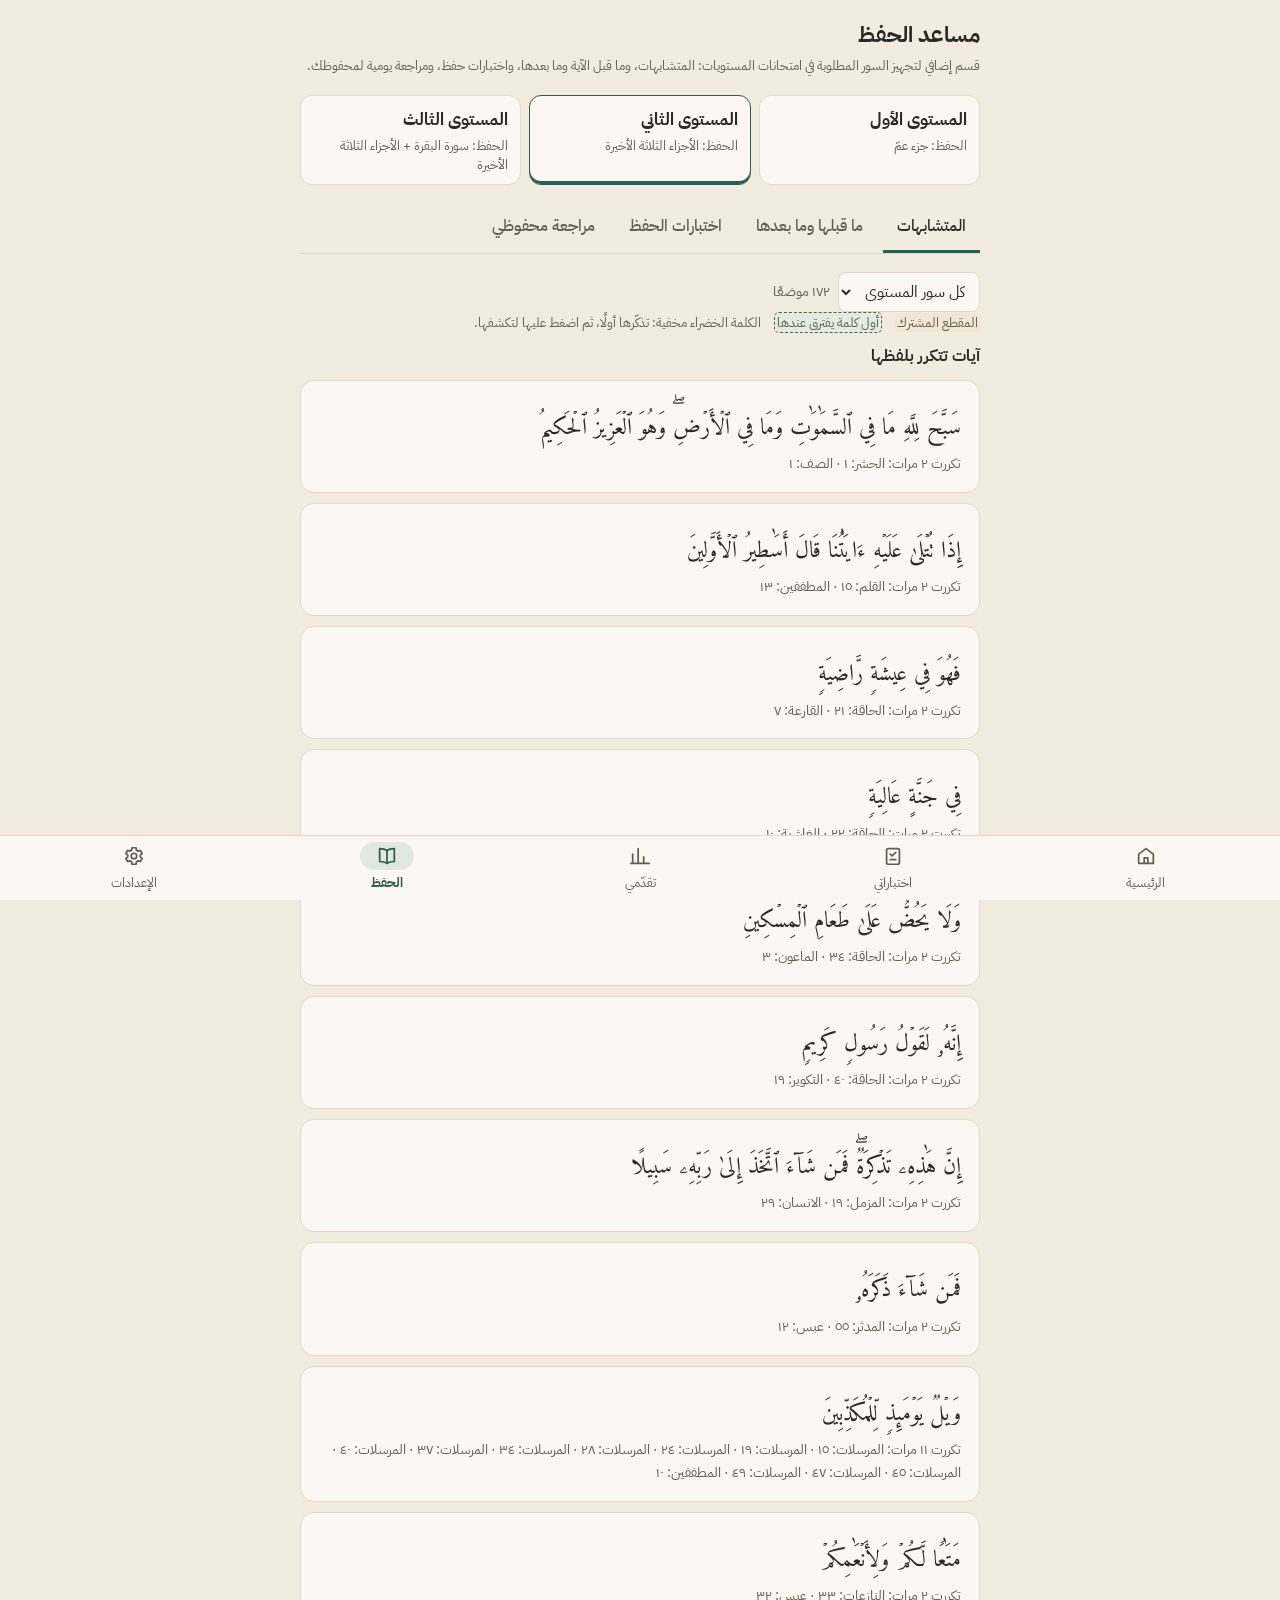
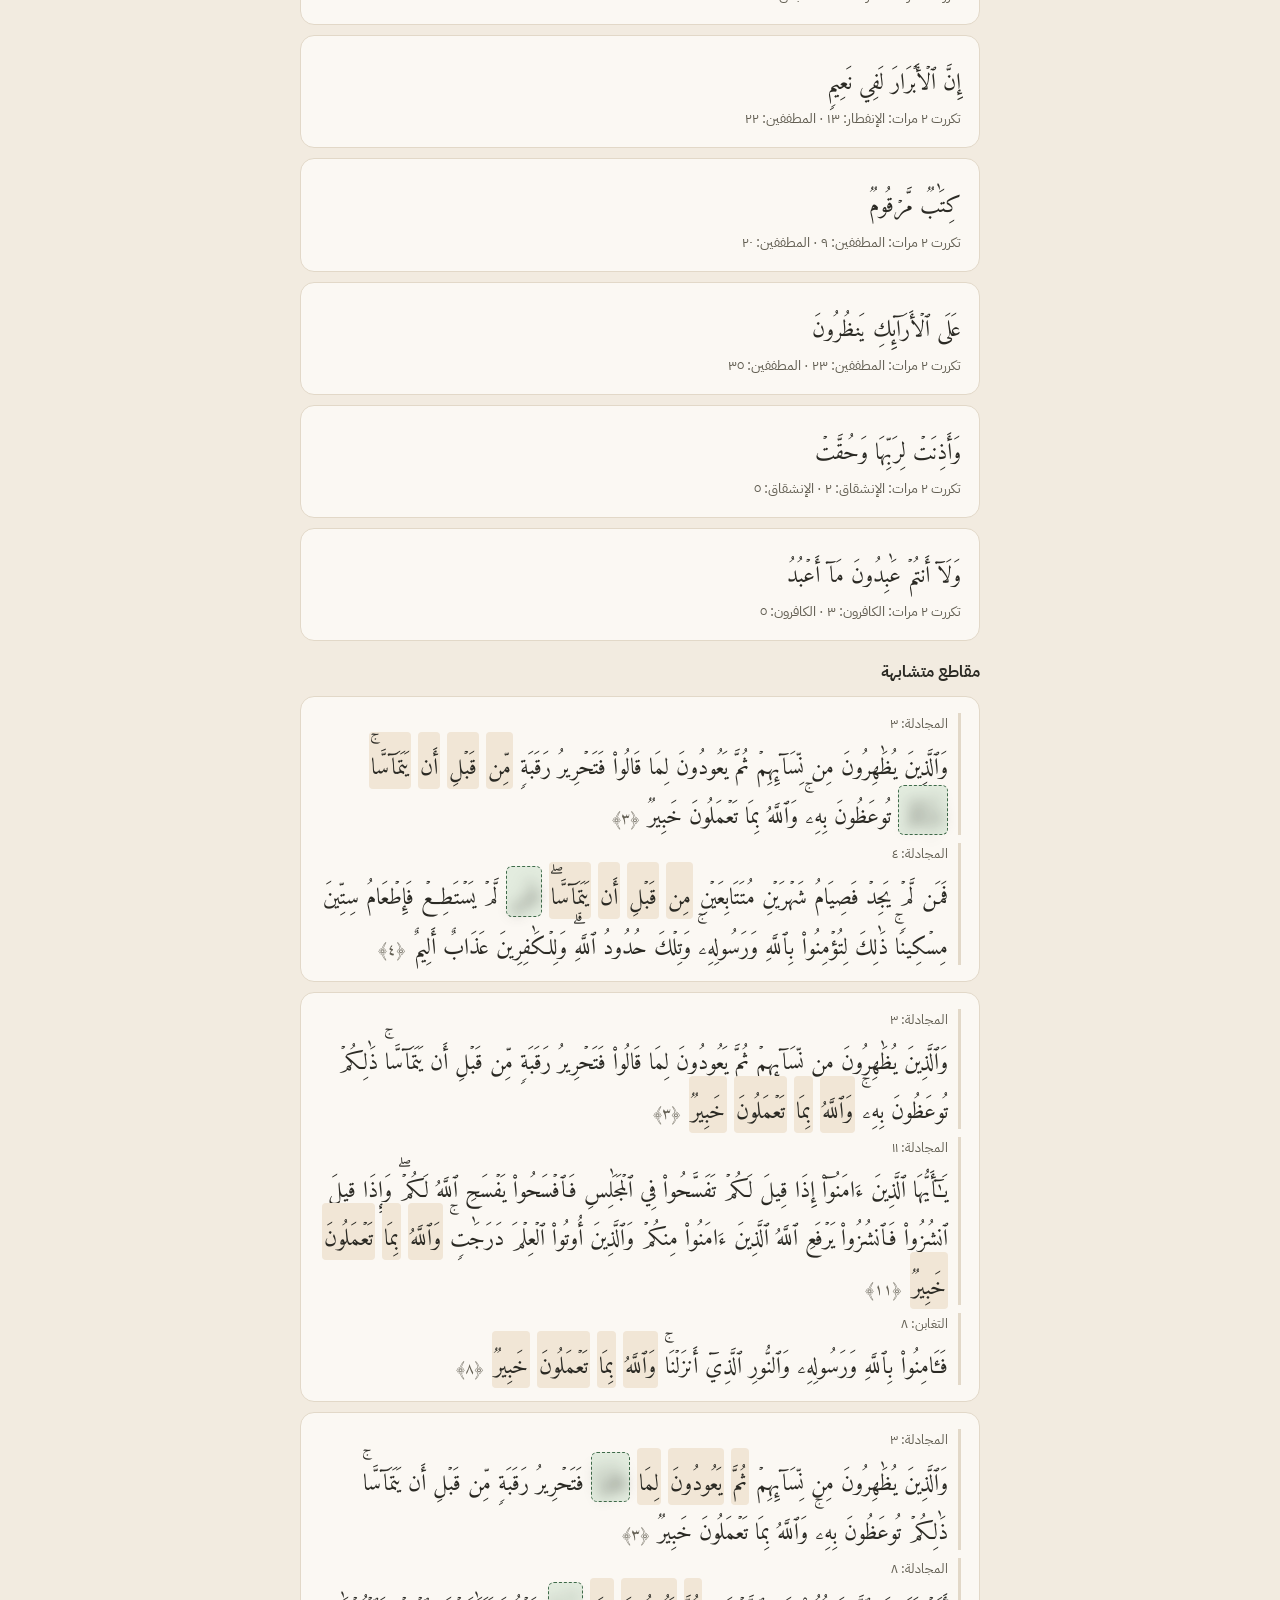
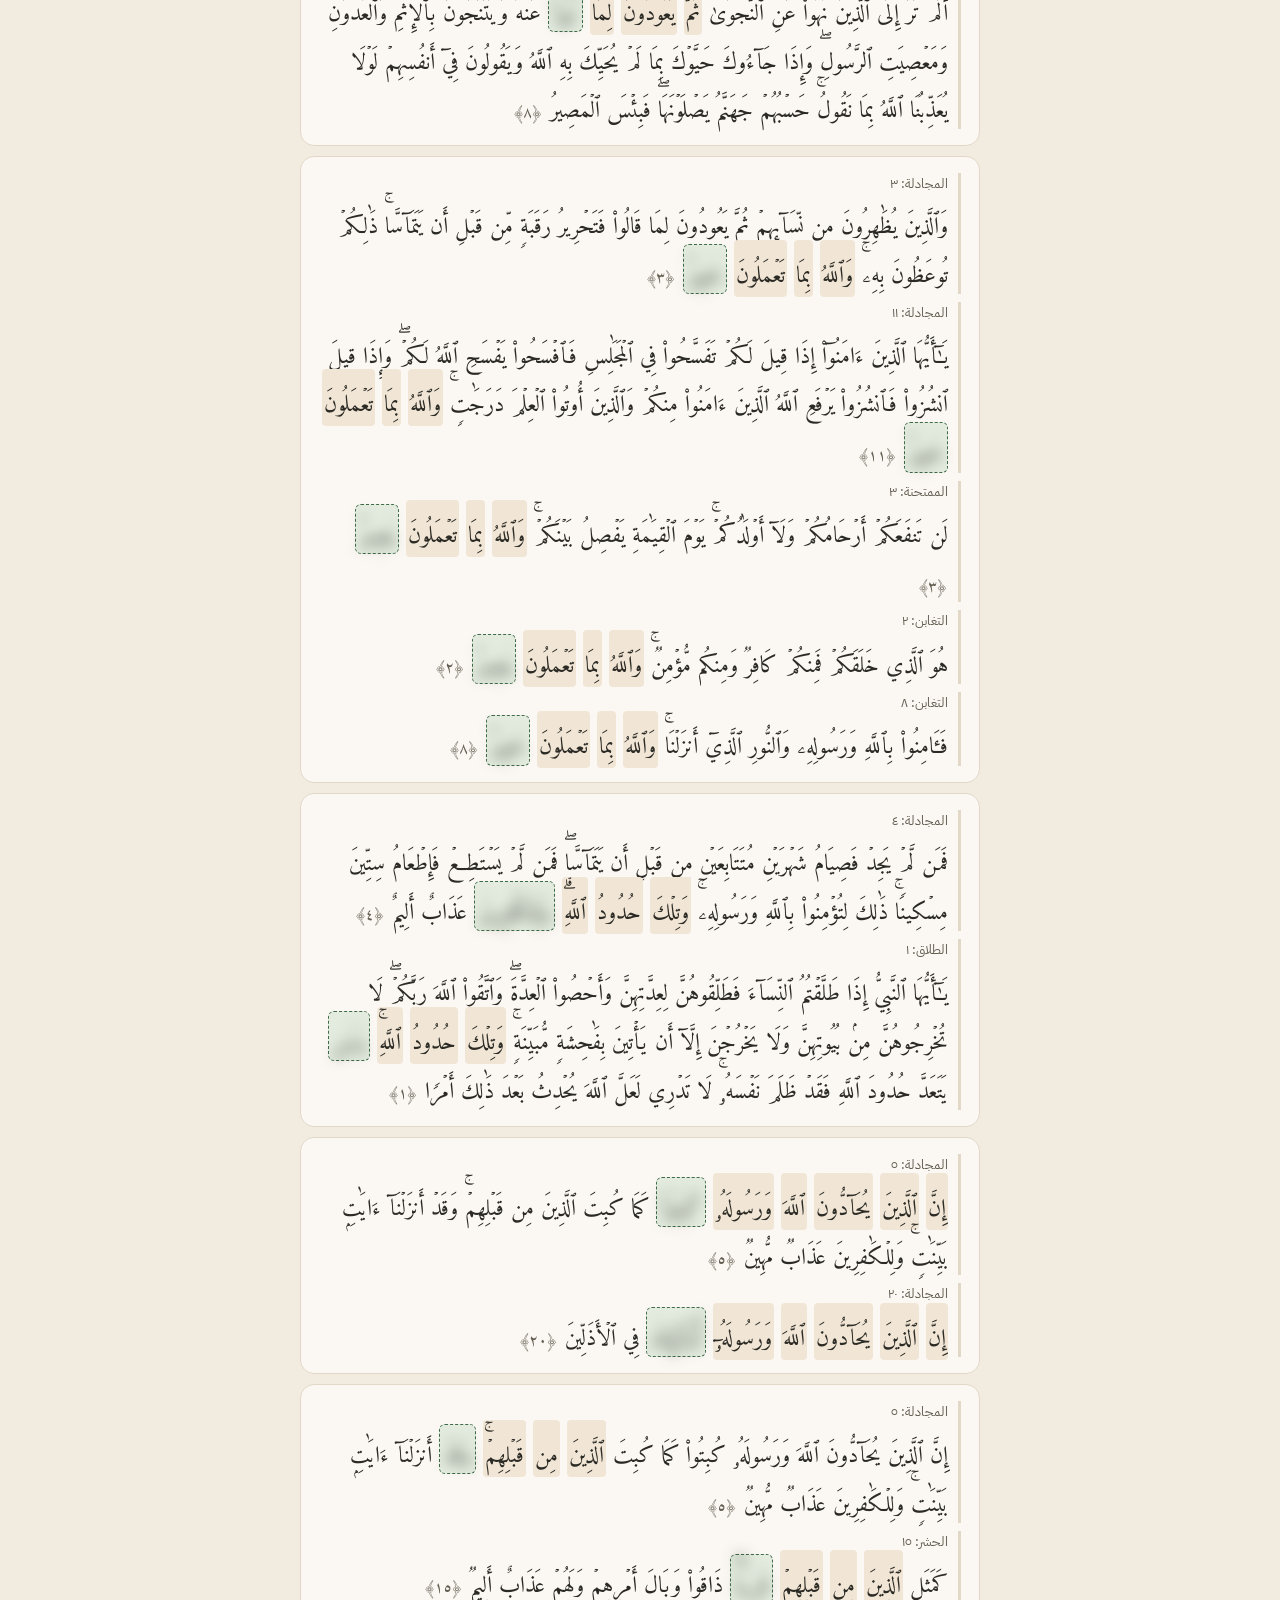
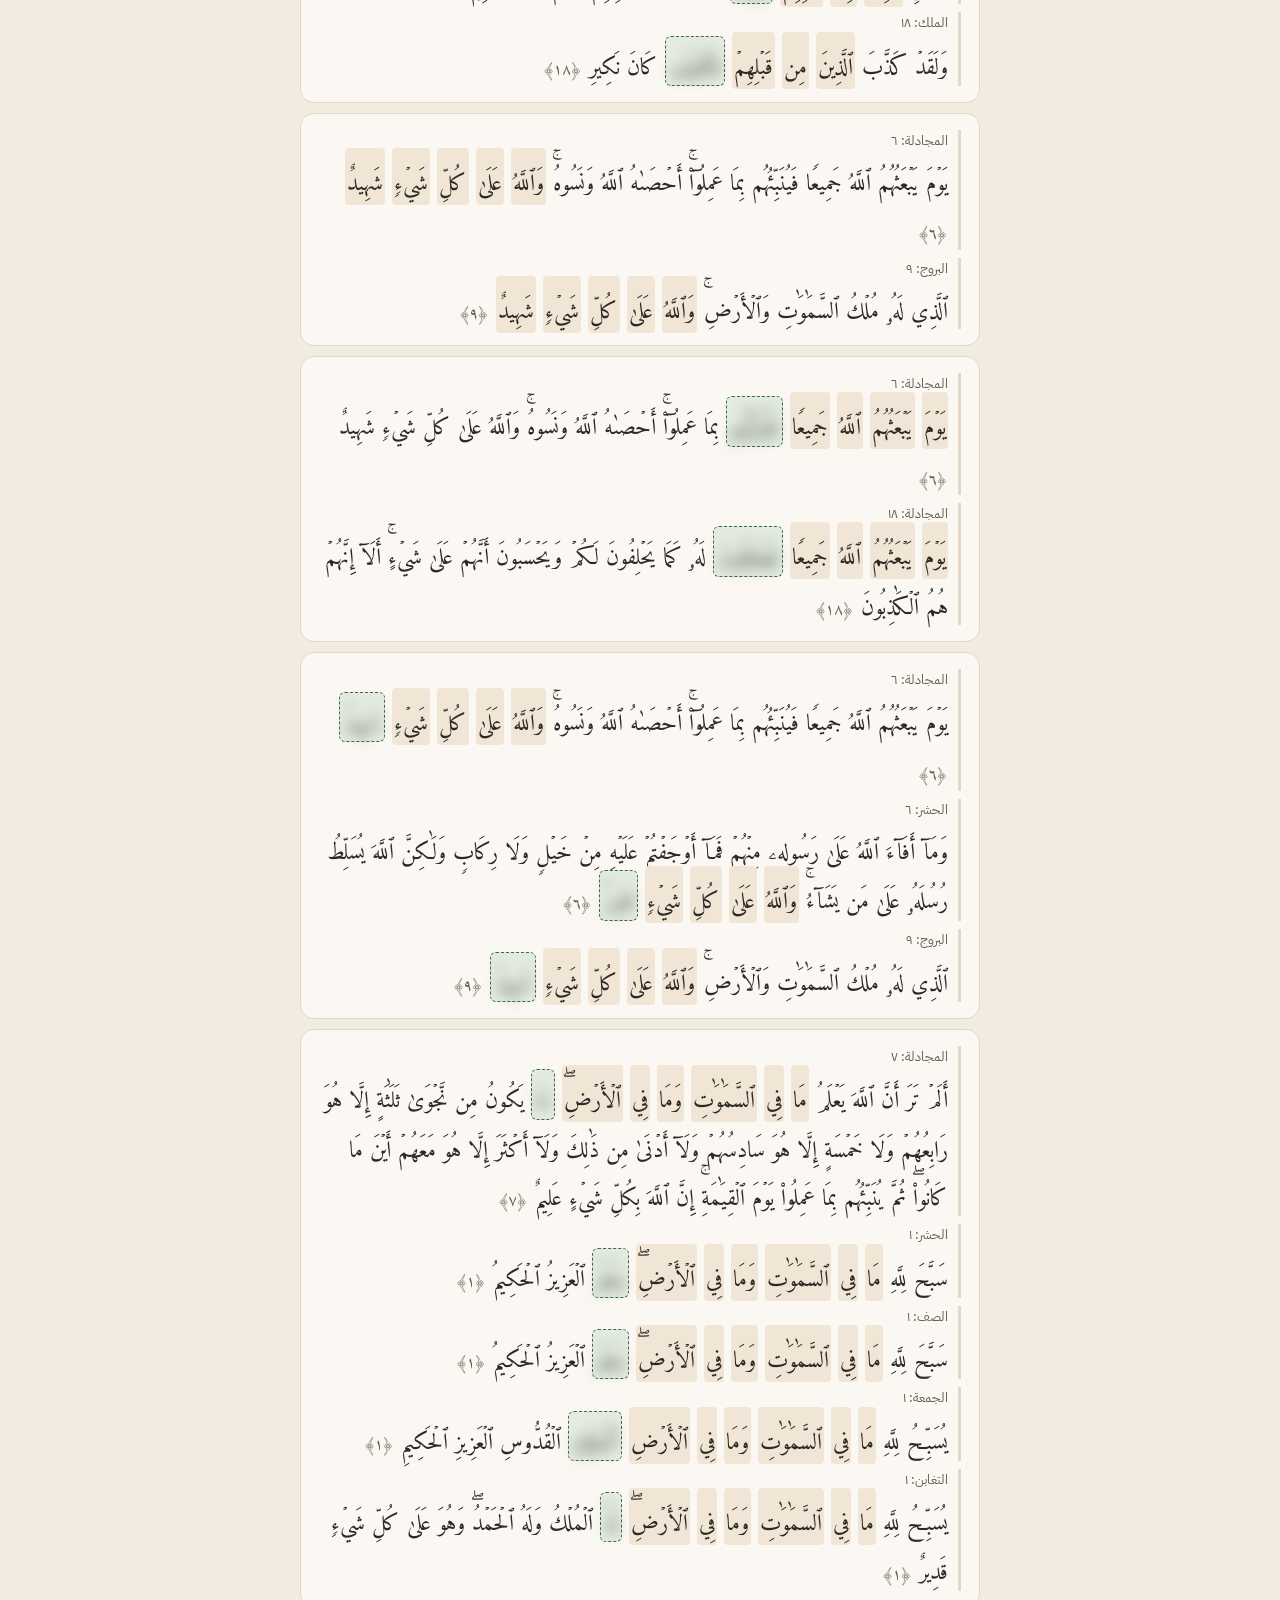
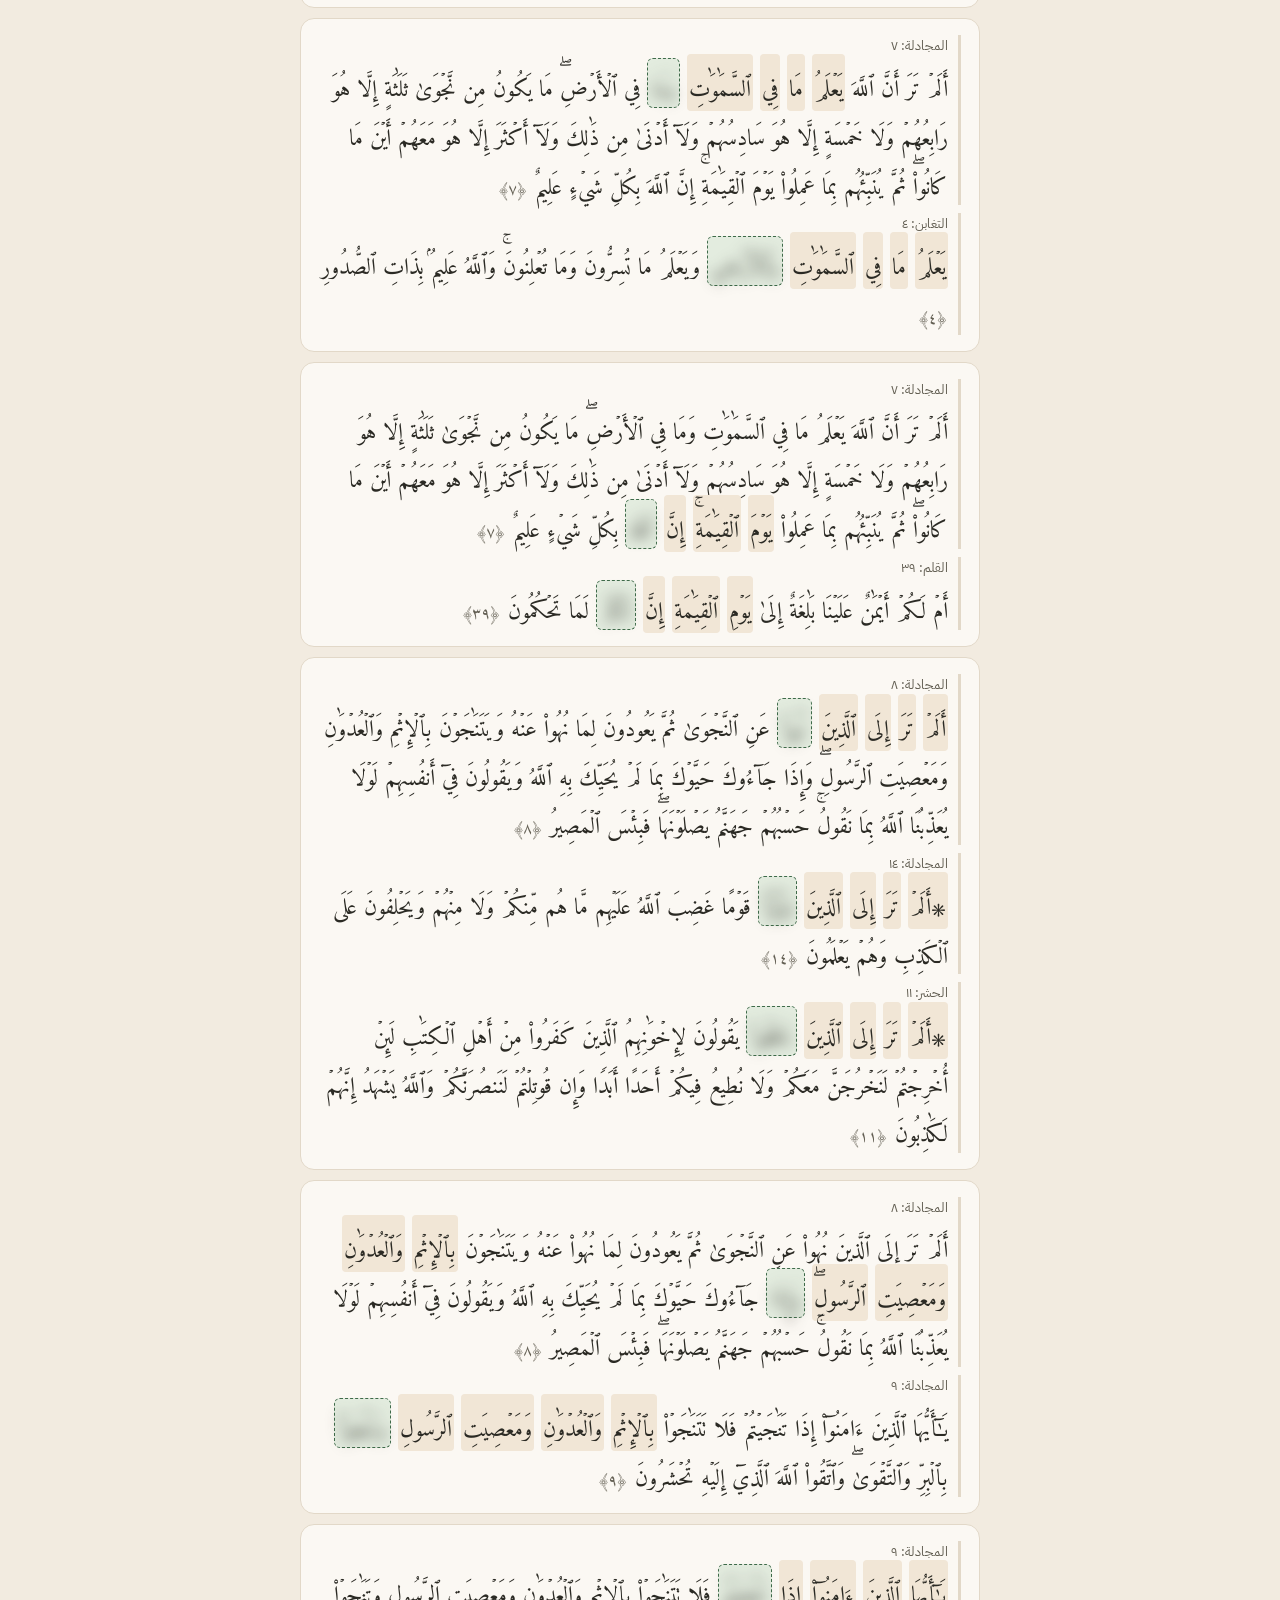
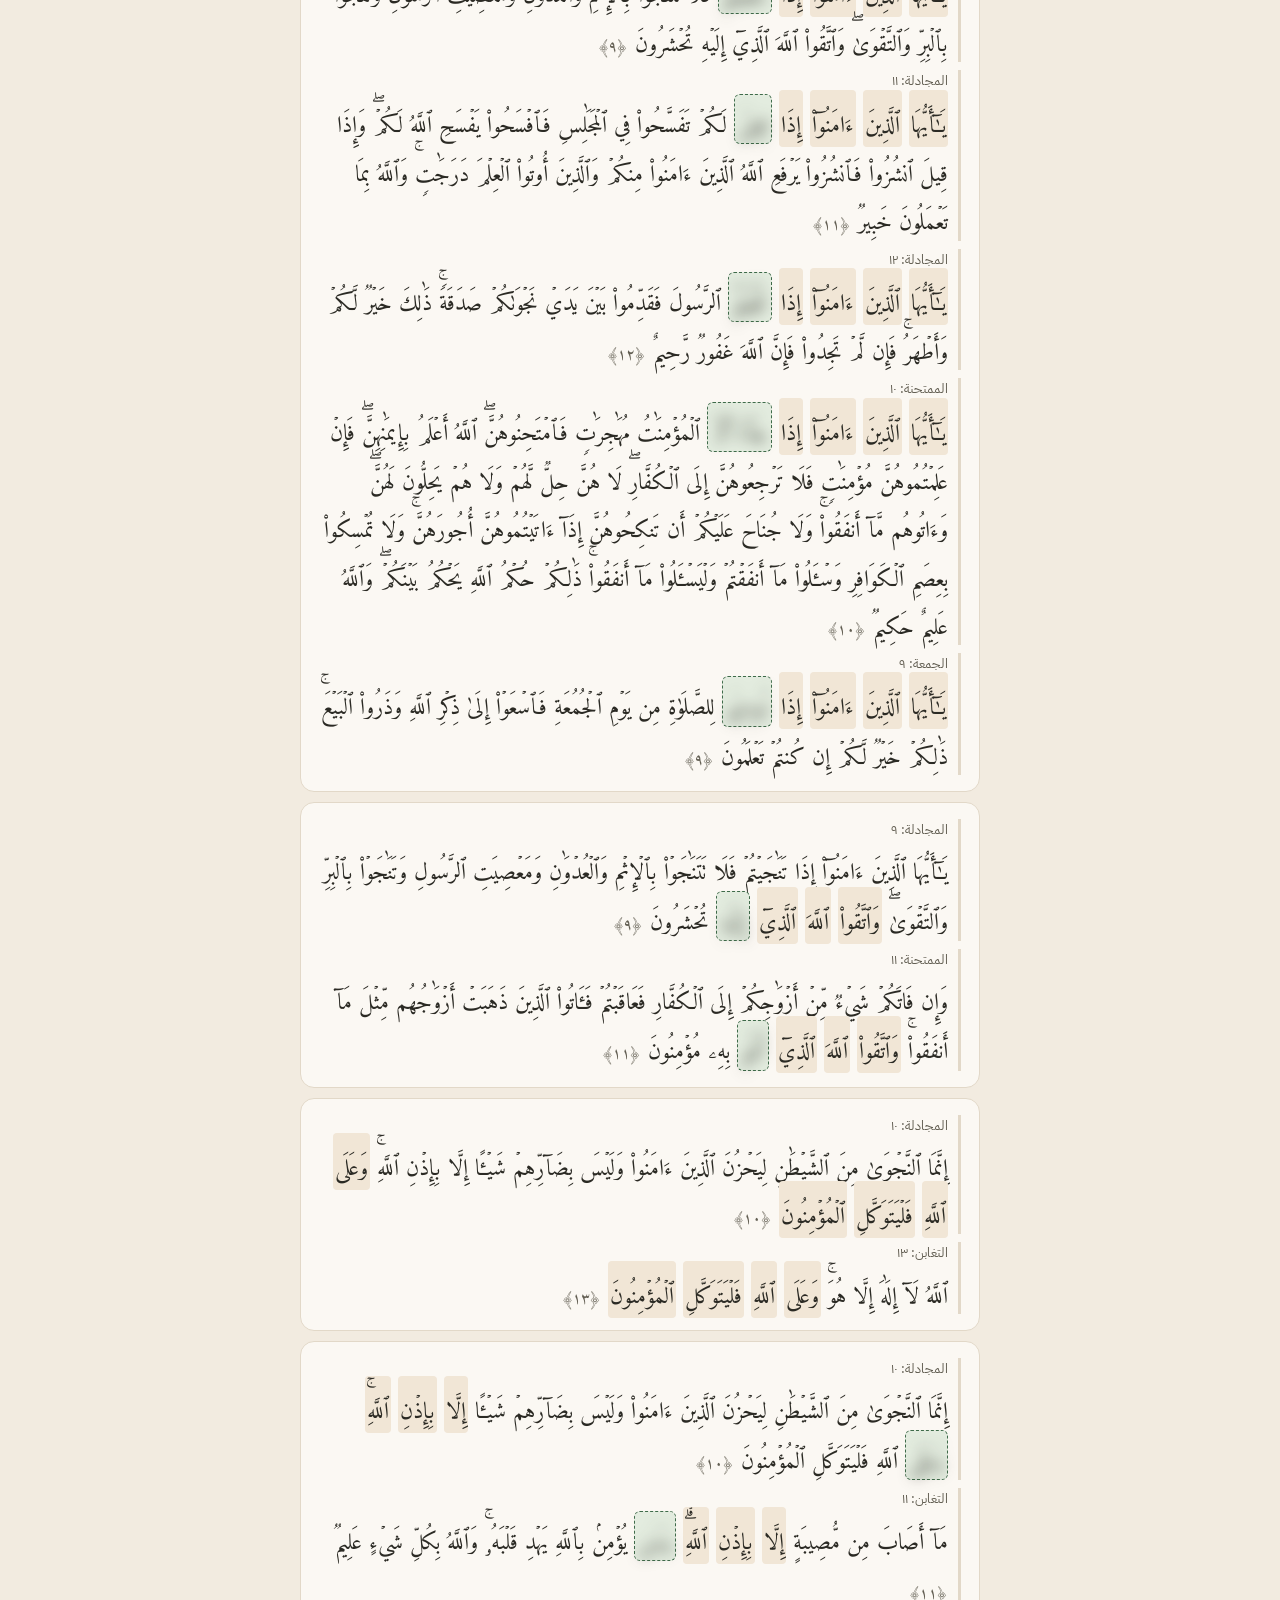
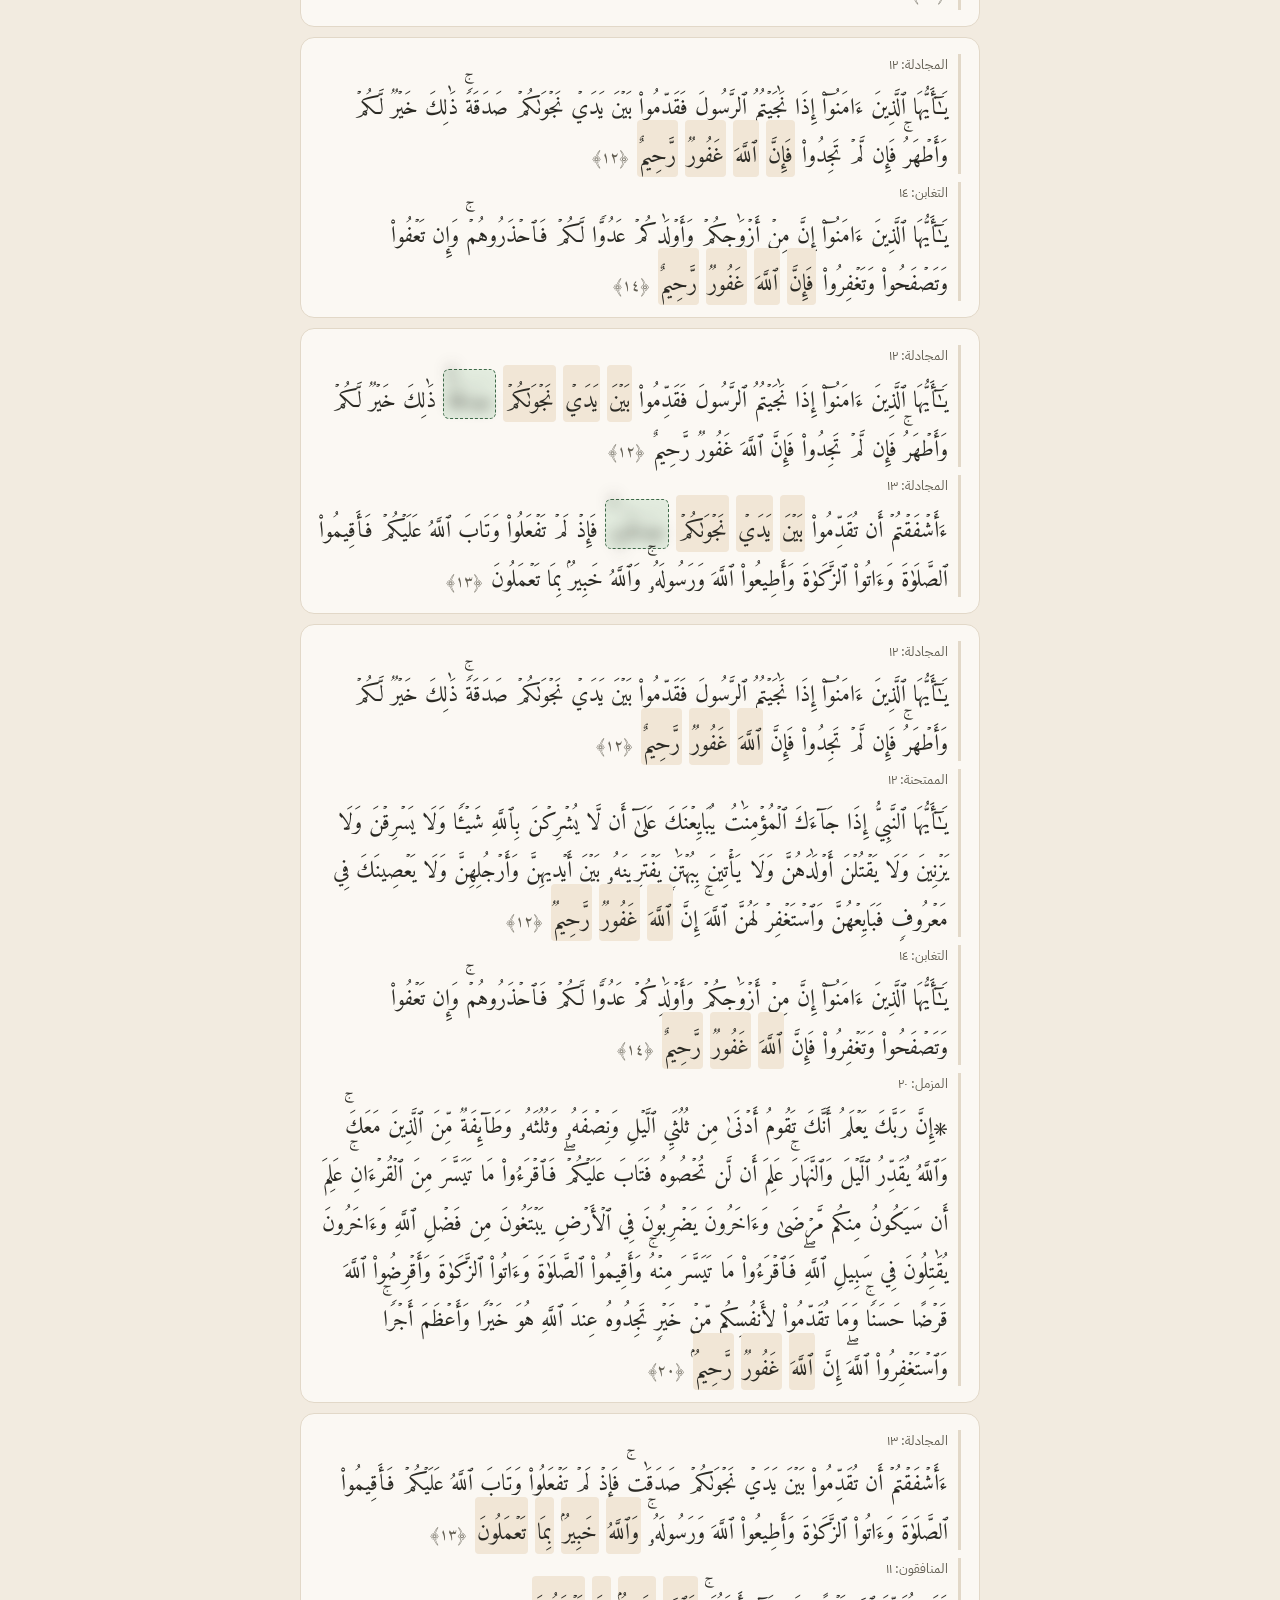
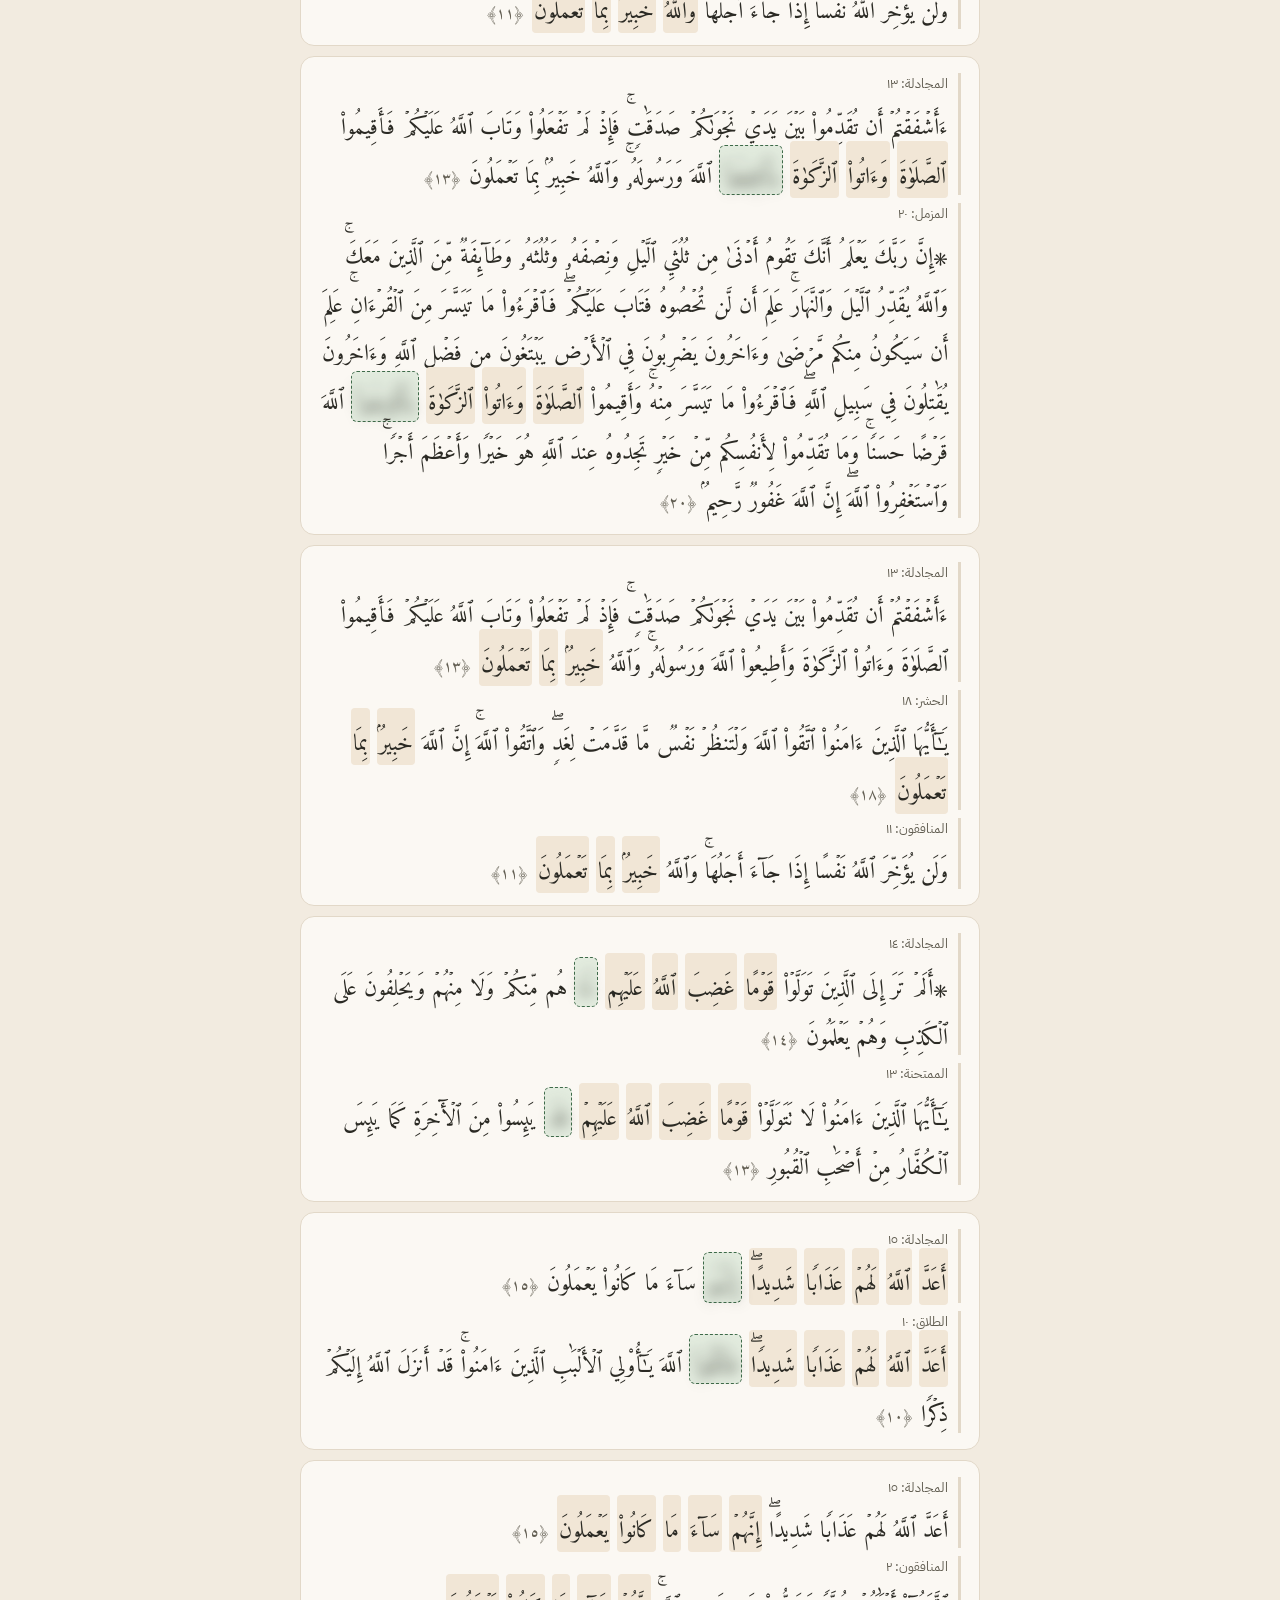
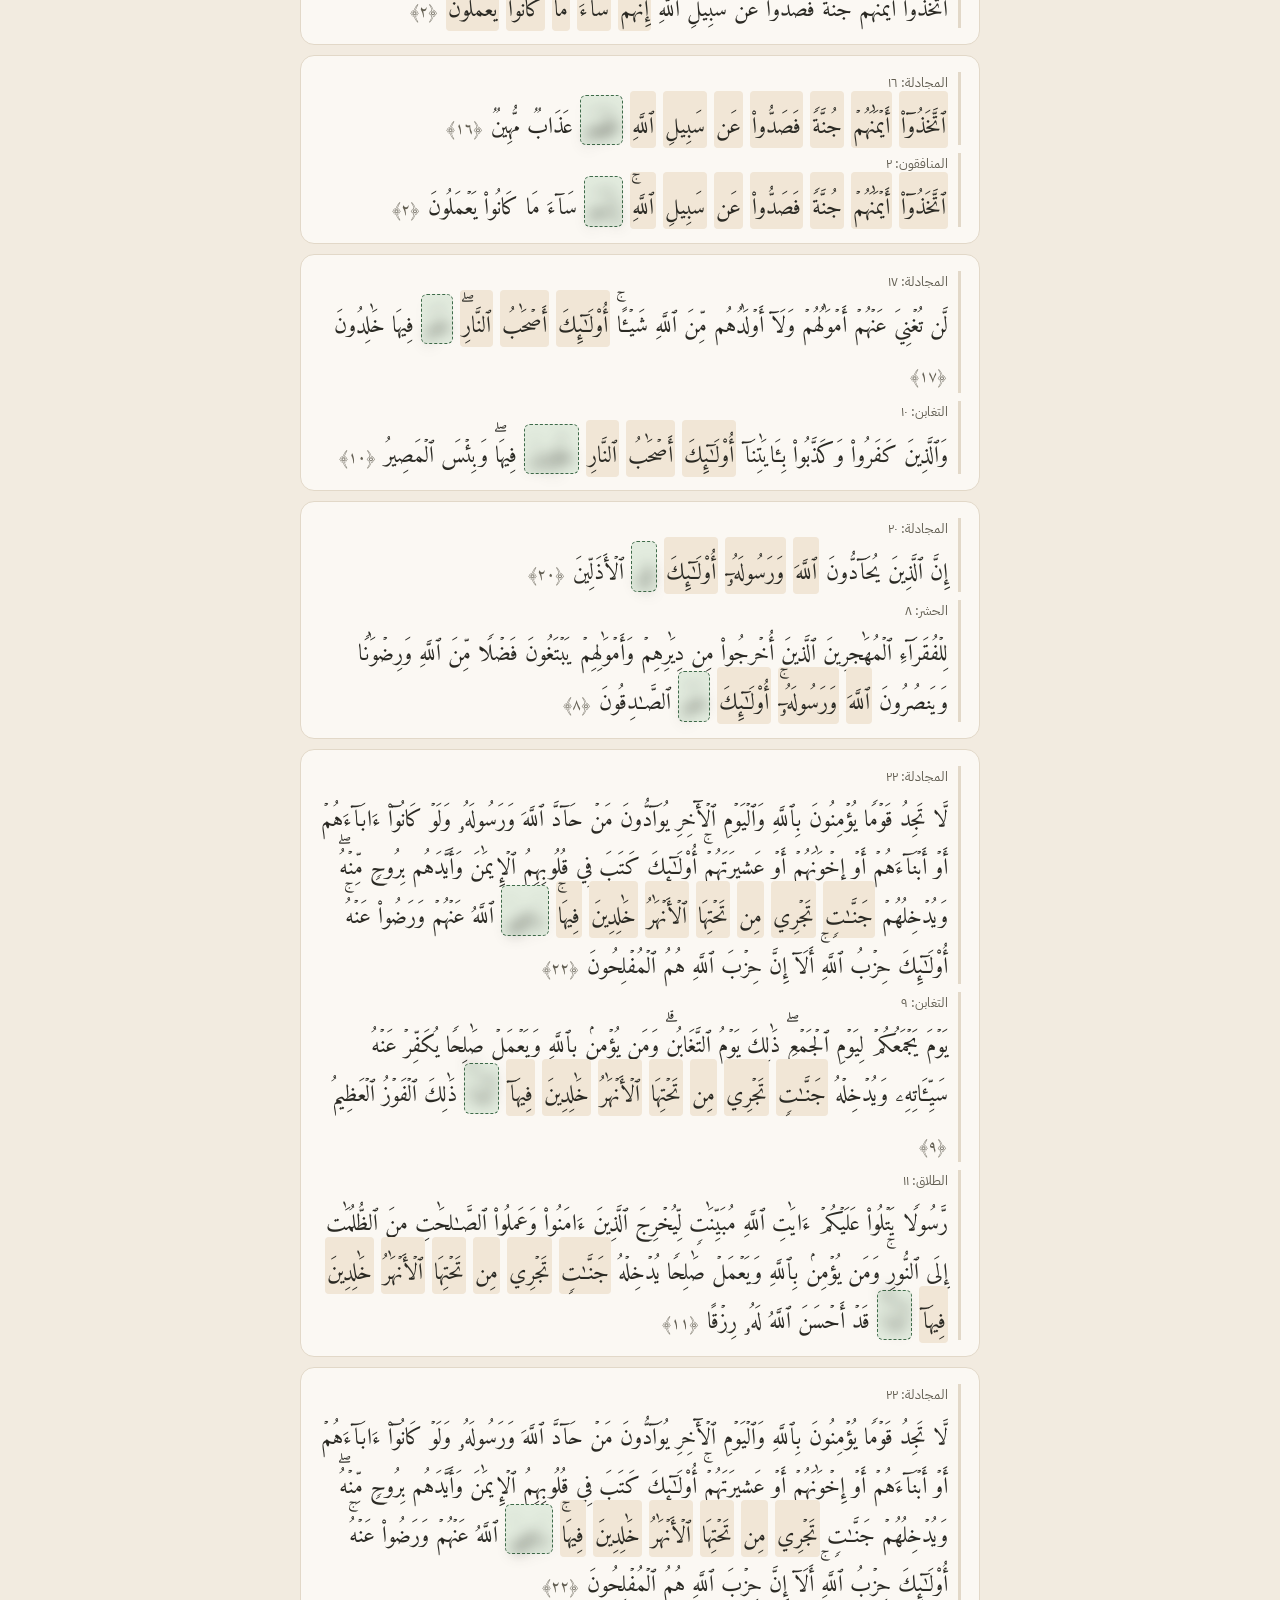
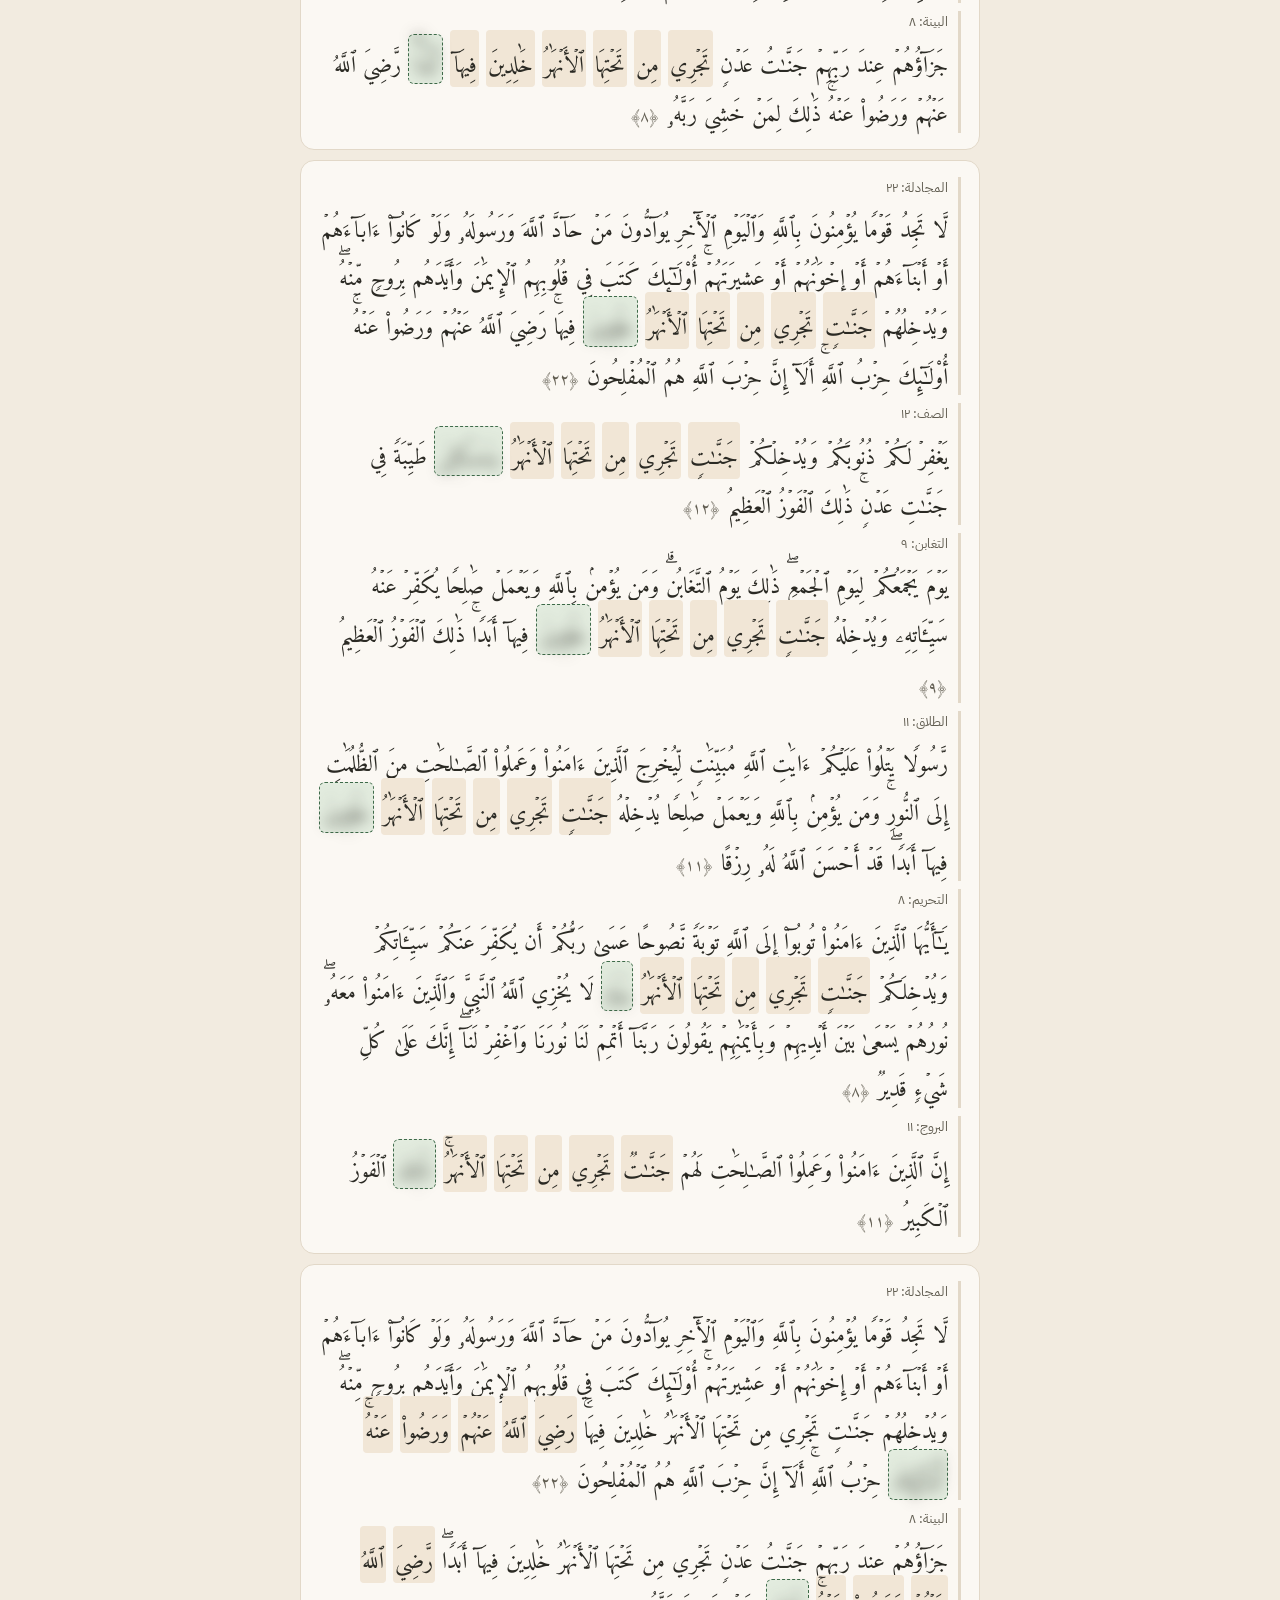
==== commit ac947d12: "Add files via upload" ====
--- a/hifz/index.html
+++ b/hifz/index.html
@@ -180,8 +180,8 @@
   const sel=$('select',{id:'mtsel','aria-label':'تصفية حسب السورة',on:{change:e=>{ST.mtS[ST.lv]=e.target.value;save();render()}}},
     $('option',{value:'all'},'كل سور المستوى'));
   levelSurahs().forEach(n=>sel.append($('option',{value:n,selected:String(n)===String(f)?'':null},'سورة '+S(n).name)));
-  v.append($('div',{class:'tools'},sel,$('span',{class:'muted',style:'font-size:13.5px'},AR(g.length+r.length)+' موضعاً')),
-    $('div',{class:'legend'},$('span',{},$('mark',{},'المقطع المشترك')),$('span',{},$('mark',{class:'d'},'أول كلمة يفترق عندها')),$('span',{},'الكلمة الخضراء مخفية: تذكّرها أولاً، ثم اضغط عليها لتكشفها.')));
+  v.append($('div',{class:'tools'},sel,$('span',{class:'muted',style:'font-size:13.5px'},AR(g.length+r.length)+' موضعًا')),
+    $('div',{class:'legend'},$('span',{},$('mark',{},'المقطع المشترك')),$('span',{},$('mark',{class:'d'},'أول كلمة يفترق عندها')),$('span',{},'الكلمة الخضراء مخفية: تذكّرها أولًا، ثم اضغط عليها لتكشفها.')));
   const box=$('div',{class:'mt'});
   if(r.length){
     box.append($('h3',{style:'margin:8px 0 0;font-size:16px'},'آيات تتكرر بلفظها'));
@@ -244,7 +244,7 @@
       const n=pick(sc.s); if(S(n).ayat<3) continue;
       let a=1+rnd(S(n).ayat), b=1+rnd(S(n).ayat); if(a===b) continue; if(a>b)[a,b]=[b,a];
       const A=vt(n,a),B=vt(n,b); if(A===B) continue;
-      return {p:'في سورة '+S(n).name+': أيّ الآيتين تأتي أولاً؟',stem:null,a:A,w:[B],e:ref(n,a)+' قبل '+ref(n,b),two:true};
+      return {p:'في سورة '+S(n).name+': أيّ الآيتين تأتي أولًا؟',stem:null,a:A,w:[B],e:ref(n,a)+' قبل '+ref(n,b),two:true};
     }
     if(t==='start'){
       const n=pick(sc.s);const a=1+rnd(S(n).ayat);
@@ -270,7 +270,7 @@
       const fill=shuffle(uniq(allVerses([n]).flatMap(([m,b])=>V(m,b)).map(strip),x=>x)).filter(x=>x!==right&&!wr.includes(x));
       wr=wr.concat(fill).slice(0,3);
       const stem=w.map((x,k)=>k===di?'⬚':x).join(' ');
-      return {p:'متشابهات: ما الكلمة الناقصة في الموضع ⬚ من سورة '+S(n).name+'؟',stem,a:right,w:wr,e:ref(n,a)+' · المقطع المشترك يرد أيضاً في: '+g.o.filter(o=>!(o[0]===n&&o[1]===a)).map(o=>ref(o[0],o[1])).join('، ')};
+      return {p:'متشابهات: ما الكلمة الناقصة في الموضع ⬚ من سورة '+S(n).name+'؟',stem,a:right,w:wr,e:ref(n,a)+' · المقطع المشترك يرد أيضًا في: '+g.o.filter(o=>!(o[0]===n&&o[1]===a)).map(o=>ref(o[0],o[1])).join('، ')};
     }
   }
   return null;
@@ -418,7 +418,7 @@
   if(h.sel.length){
     const done=(h.today&&h.today.done)||[];
     const card=$('div',{class:'card',style:'display:flex;flex-direction:column;gap:12px'},$('b',{style:'font-size:20px'},'مراجعة اليوم'),
-      $('span',{class:'muted',style:'font-size:14px'},'نقترح كل يوم سورة أو سورتين من محفوظك: الأقدم مراجعةً أولاً، والتي أخطأت فيها أكثر تتقدّم.'));
+      $('span',{class:'muted',style:'font-size:14px'},'نقترح كل يوم سورة أو سورتين من محفوظك: الأقدم مراجعةً أولًا، والتي أخطأت فيها أكثر تتقدّم.'));
     list.forEach(n=>{
       const ok=done.includes(n);
       card.append($('div',{class:'rv-item'+(ok?' ok':'')},$('div',{style:'display:flex;flex-direction:column'},$('b',{},'سورة '+S(n).name),$('small',{class:'muted'},(h.last[n]?'آخر مراجعة: '+RZ.dateAR(h.last[n]):'لم تراجعها هنا بعد')+(h.miss[n]?' · أخطاء حديثة: '+AR(h.miss[n]):''))),
@@ -427,7 +427,7 @@
           ok?$('span',{class:'rv-done'},'✓ تمّت'):$('button',{class:'btn pri',on:{click:()=>{const r=RZ.hifzDone(n);RZ.toast('بارك الله فيك · +٢٠ نقطة'+(r.goalReached?' · حقّقت هدفك اليومي':''));render()}}},'تمّت المراجعة'))));
     });
     v.append(card);
-  } else v.append($('p',{class:'muted',style:'margin:0'},'اختر السور التي تحفظها، ونقترح عليك كل يوم سورة أو سورتين لمراجعتها، فلا تُنسى. المراجعة تعطيك نقاطاً وتُحسب في سلسلتك.'));
+  } else v.append($('p',{class:'muted',style:'margin:0'},'اختر السور التي تحفظها، ونقترح عليك كل يوم سورة أو سورتين لمراجعتها، فلا تُنسى. المراجعة تعطيك نقاطًا وتُحسب في سلسلتك.'));
   const pick=$('details',{class:'card',open:h.sel.length?null:true},$('summary',{style:'cursor:pointer;font-weight:700;min-height:40px;display:flex;align-items:center'},'السور التي أحفظها ('+AR(h.sel.length)+')'));
   const all=[...new Set(Object.values(D.levels).flatMap(L=>L.surahs))].sort((x,y)=>x-y), by={};
   all.forEach(n=>{const g=n===2?'سورة البقرة':'جزء '+AR(S(n).juz);(by[g]||(by[g]=[])).push(n)});
--- a/assets/rz.css
+++ b/assets/rz.css
@@ -6,6 +6,7 @@
   --sage:#8A9A78; --sage-soft:#E6EADC; --ocean:#4E6E73; --ocean-soft:#E0E9EA;
   --good:#3F6B4A; --good-ink:#345A3D; --good-soft:#E3ECDF;
   --bad:#6B3439; --bad-ink:#6B3439; --bad-soft:#F2E3E2;
+  --wine:#6B3439; --wine-ink:#F7ECEB; --wine-soft:#F2E3E2;
   --warn-soft:#F1E6D6; --cream:#F4EDE0;
   --f-ui:"IBM Plex Sans Arabic",system-ui,sans-serif; --f-q:"Amiri Quran","Amiri",serif; --f-deco:"Aref Ruqaa","Amiri",serif;
   --r:16px; --r-sm:12px; --nav-h:64px;
@@ -18,14 +19,14 @@
   --primary:#8FBFAE; --primary-ink:#11231D; --primary-soft:#22352E; --primary-dark:#B5D9CB;
   --accent:#D9BE98; --accent-soft:#3A3226; --accent-ink:#E9D3B2; --on-accent:#2E2214;
   --sage:#A7B694; --sage-soft:#263022; --ocean:#8DB3B8; --ocean-soft:#1F3134;
-  --good:#8CC79A; --good-ink:#A6D9B2; --good-soft:#1F3325; --bad:#E3A0A5; --bad-ink:#EDB9BD; --bad-soft:#3B2427; --warn-soft:#3A3226; --cream:#ECE6DA;
+  --good:#8CC79A; --good-ink:#A6D9B2; --good-soft:#1F3325; --bad:#E3A0A5; --bad-ink:#EDB9BD; --bad-soft:#3B2427; --wine:#E3A0A5; --wine-ink:#2A1517; --wine-soft:#3B2427; --warn-soft:#3A3226; --cream:#ECE6DA;
   color-scheme:dark}}
 :root[data-theme="dark"]{
   --bg:#161B19; --surface:#1F2623; --ink:#ECE6DA; --muted:#AAA597; --line:#313934; --line-strong:#434D47;
   --primary:#8FBFAE; --primary-ink:#11231D; --primary-soft:#22352E; --primary-dark:#B5D9CB;
   --accent:#D9BE98; --accent-soft:#3A3226; --accent-ink:#E9D3B2; --on-accent:#2E2214;
   --sage:#A7B694; --sage-soft:#263022; --ocean:#8DB3B8; --ocean-soft:#1F3134;
-  --good:#8CC79A; --good-ink:#A6D9B2; --good-soft:#1F3325; --bad:#E3A0A5; --bad-ink:#EDB9BD; --bad-soft:#3B2427; --warn-soft:#3A3226; --cream:#ECE6DA;
+  --good:#8CC79A; --good-ink:#A6D9B2; --good-soft:#1F3325; --bad:#E3A0A5; --bad-ink:#EDB9BD; --bad-soft:#3B2427; --wine:#E3A0A5; --wine-ink:#2A1517; --wine-soft:#3B2427; --warn-soft:#3A3226; --cream:#ECE6DA;
   color-scheme:dark}
 
 *{box-sizing:border-box}
@@ -65,8 +66,17 @@
 .rz-list-btn b{display:block;font-size:16px}
 .rz-list-btn .grow{flex-grow:1;display:flex;flex-direction:column}
 .rz-grid{display:grid;grid-template-columns:repeat(2,minmax(0,1fr));gap:12px}
-.rz-tile{background:var(--surface);border:1px solid var(--line);border-radius:var(--r);padding:16px;display:flex;flex-direction:column;gap:6px;min-height:118px;text-decoration:none;color:var(--ink);text-align:start}
-.rz-tile svg{width:28px;height:28px;color:var(--primary)}
+.rz-tile{--t:var(--primary);--t-soft:var(--primary-soft);--t-ink:var(--surface);background:var(--t-soft);border:1px solid transparent;border-radius:var(--r);padding:16px;display:flex;flex-direction:column;gap:6px;min-height:118px;text-decoration:none;color:var(--ink);text-align:start}
+.rz-tile>span:first-child:not(.rz-meta){width:46px;height:46px;border-radius:14px;background:var(--t);color:var(--t-ink);display:flex;align-items:center;justify-content:center;margin-bottom:4px}
+.rz-tile svg{width:24px;height:24px}
+.rz-tile.c-green{--t:var(--primary);--t-soft:var(--primary-soft)}
+.rz-tile.c-wine{--t:var(--wine);--t-soft:var(--wine-soft)}
+.rz-tile.c-sand{--t:var(--accent);--t-soft:var(--accent-soft);--t-ink:var(--on-accent)}
+.rz-tile.c-ocean{--t:var(--ocean);--t-soft:var(--ocean-soft)}
+.rz-tile.c-sage{--t:var(--sage);--t-soft:var(--sage-soft)}
+.rz-ic.solid-wine,.rz-list-btn .rz-ic.bad{background:var(--wine)!important;color:var(--wine-ink)!important}
+.rz-list-btn .rz-ic.sage{background:var(--sage);color:var(--surface)}
+.rz-h{display:flex;align-items:center;gap:8px}.rz-h::before{content:"";width:6px;height:18px;border-radius:3px;background:var(--wine)}
 .rz-tile b{font-size:16px}
 .rz-badge{display:inline-flex;align-items:center;gap:6px;background:var(--accent-soft);color:var(--accent-ink);border-radius:999px;padding:2px 10px;font-size:13px;font-weight:600;white-space:nowrap}
 .rz-badge.bad{background:var(--bad-soft);color:var(--bad-ink)}
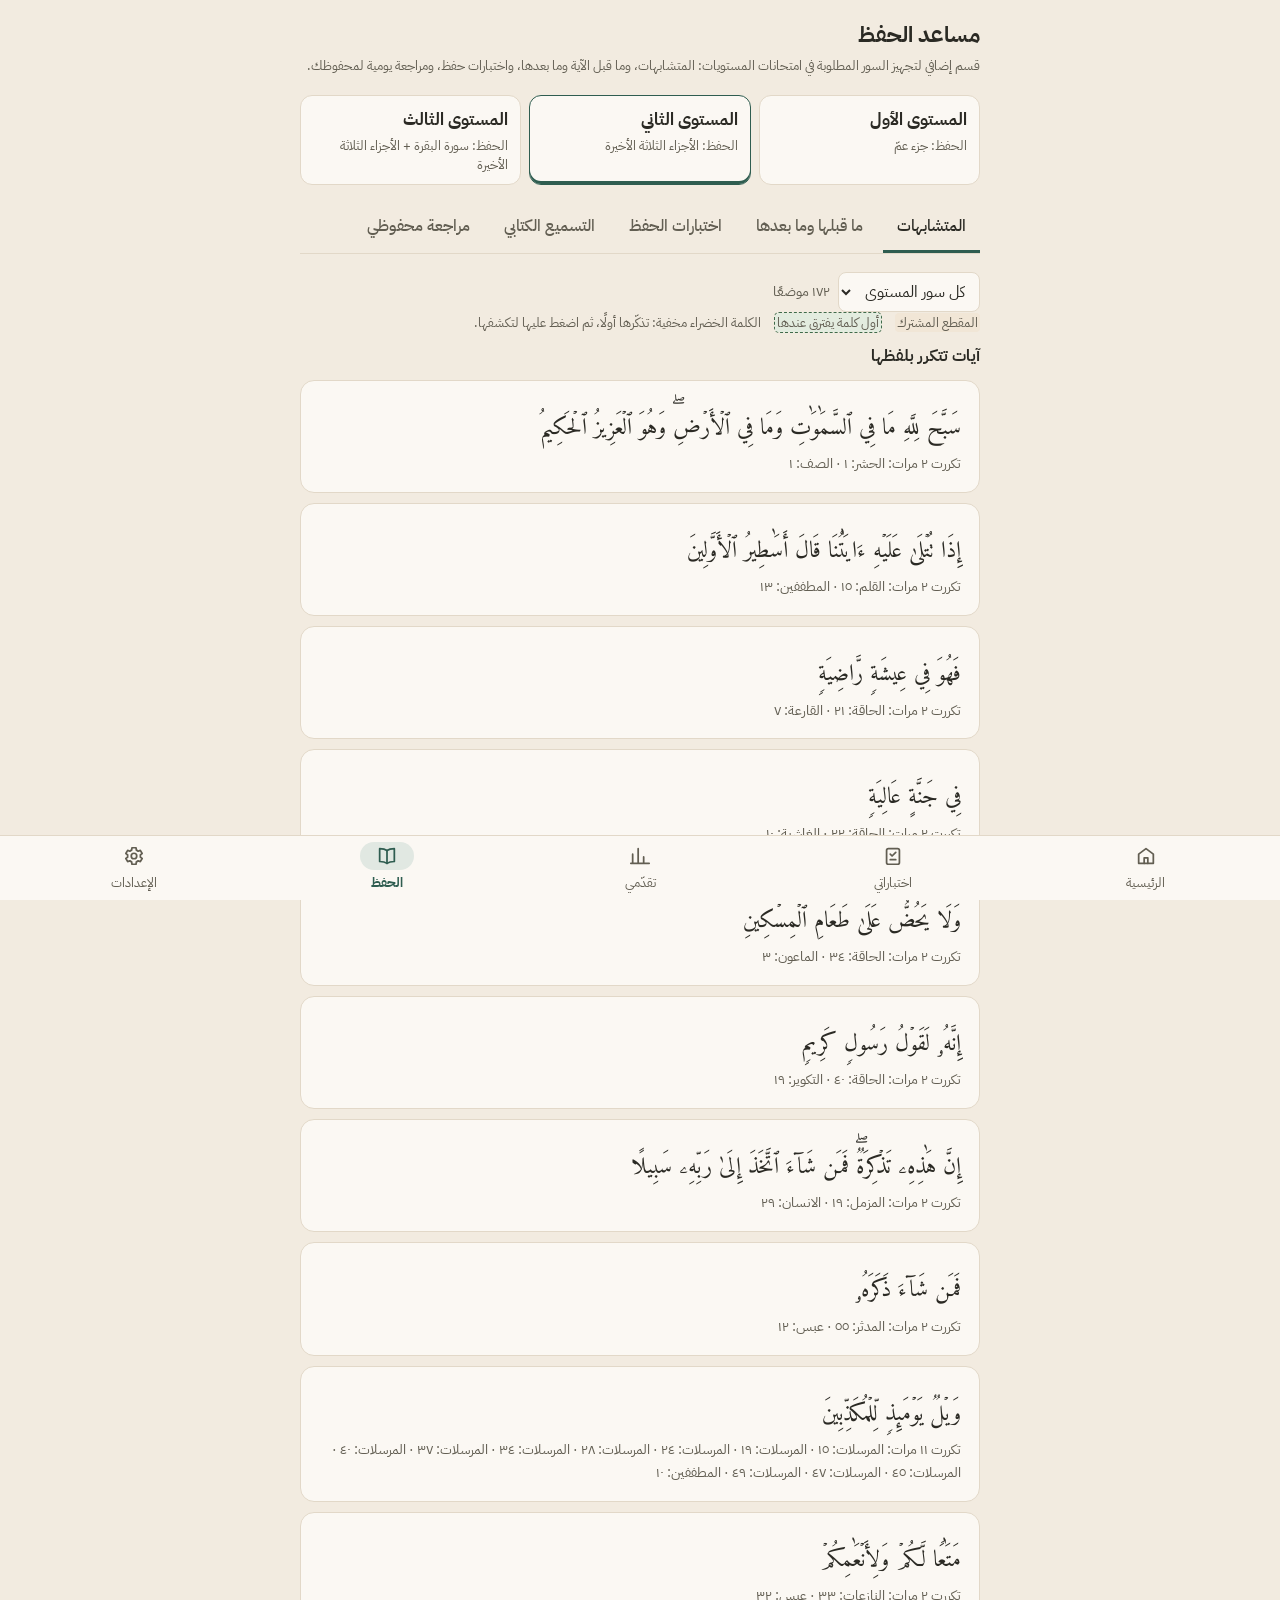
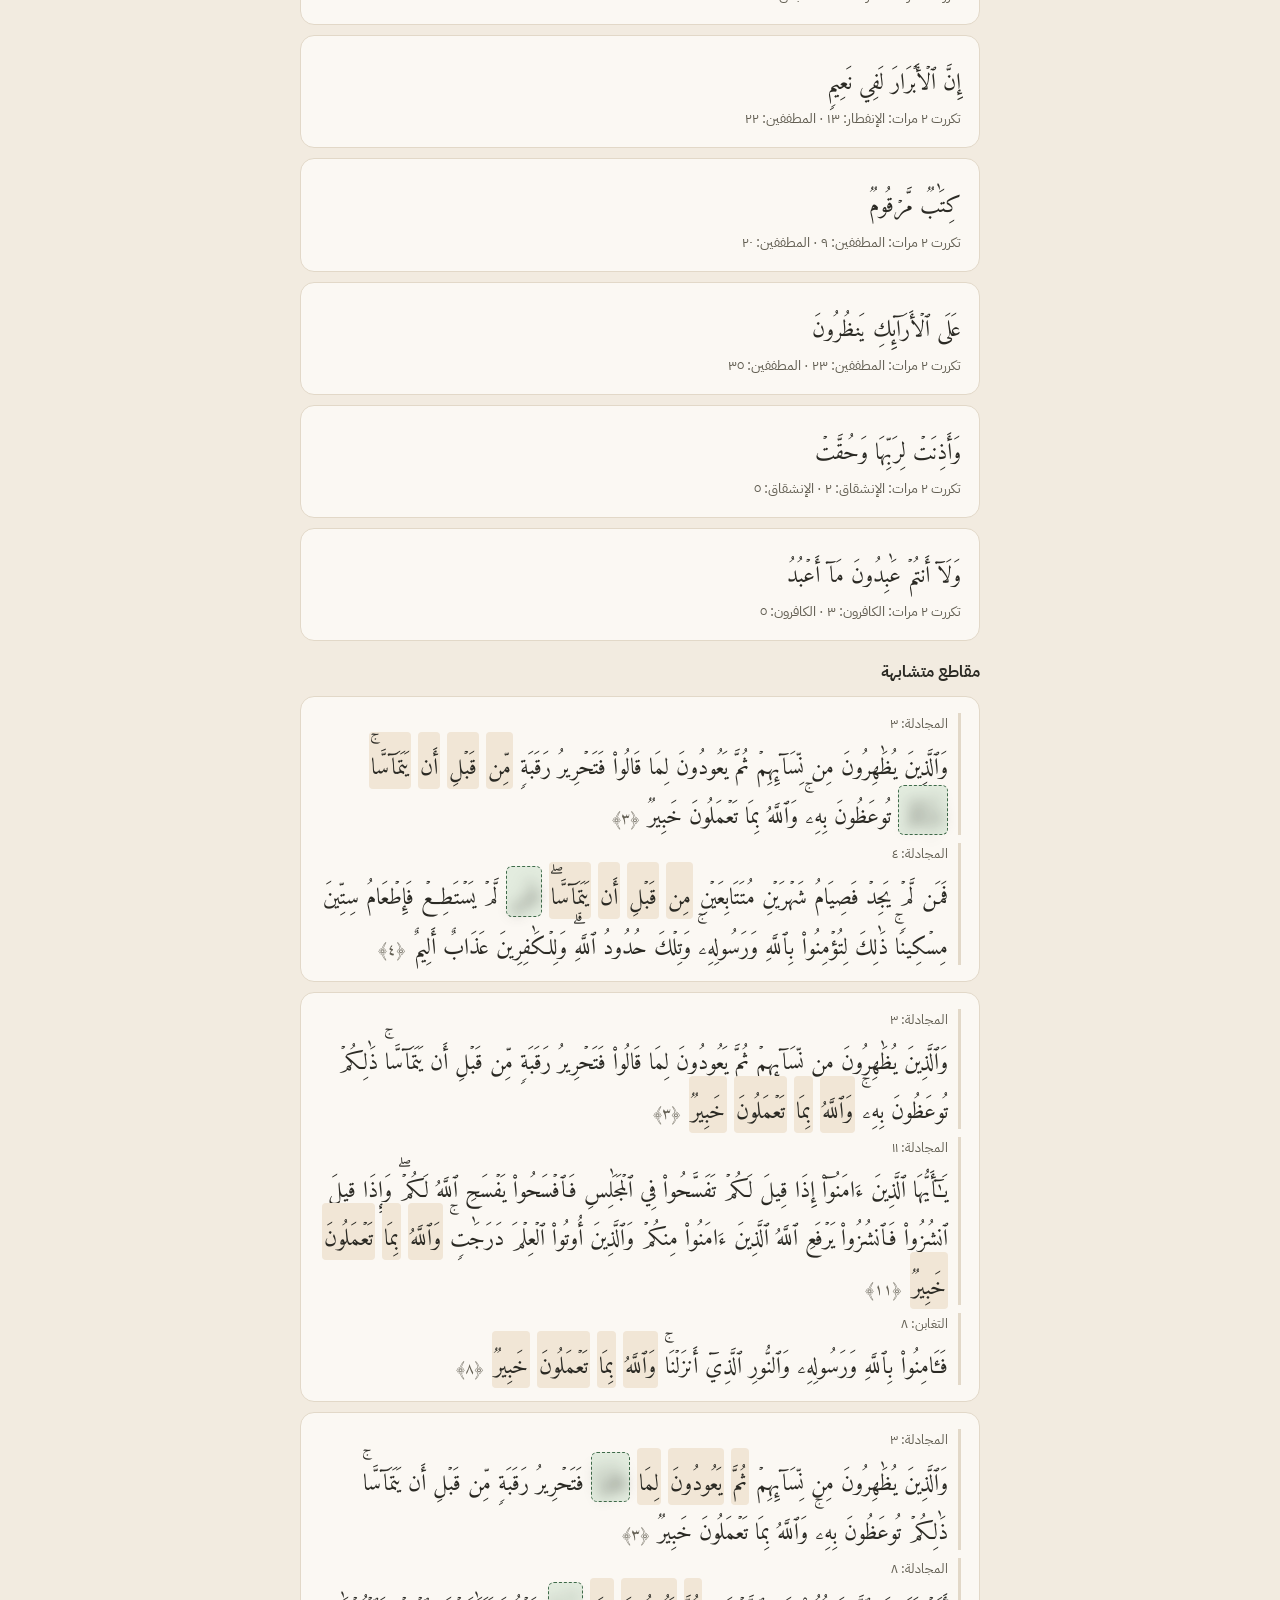
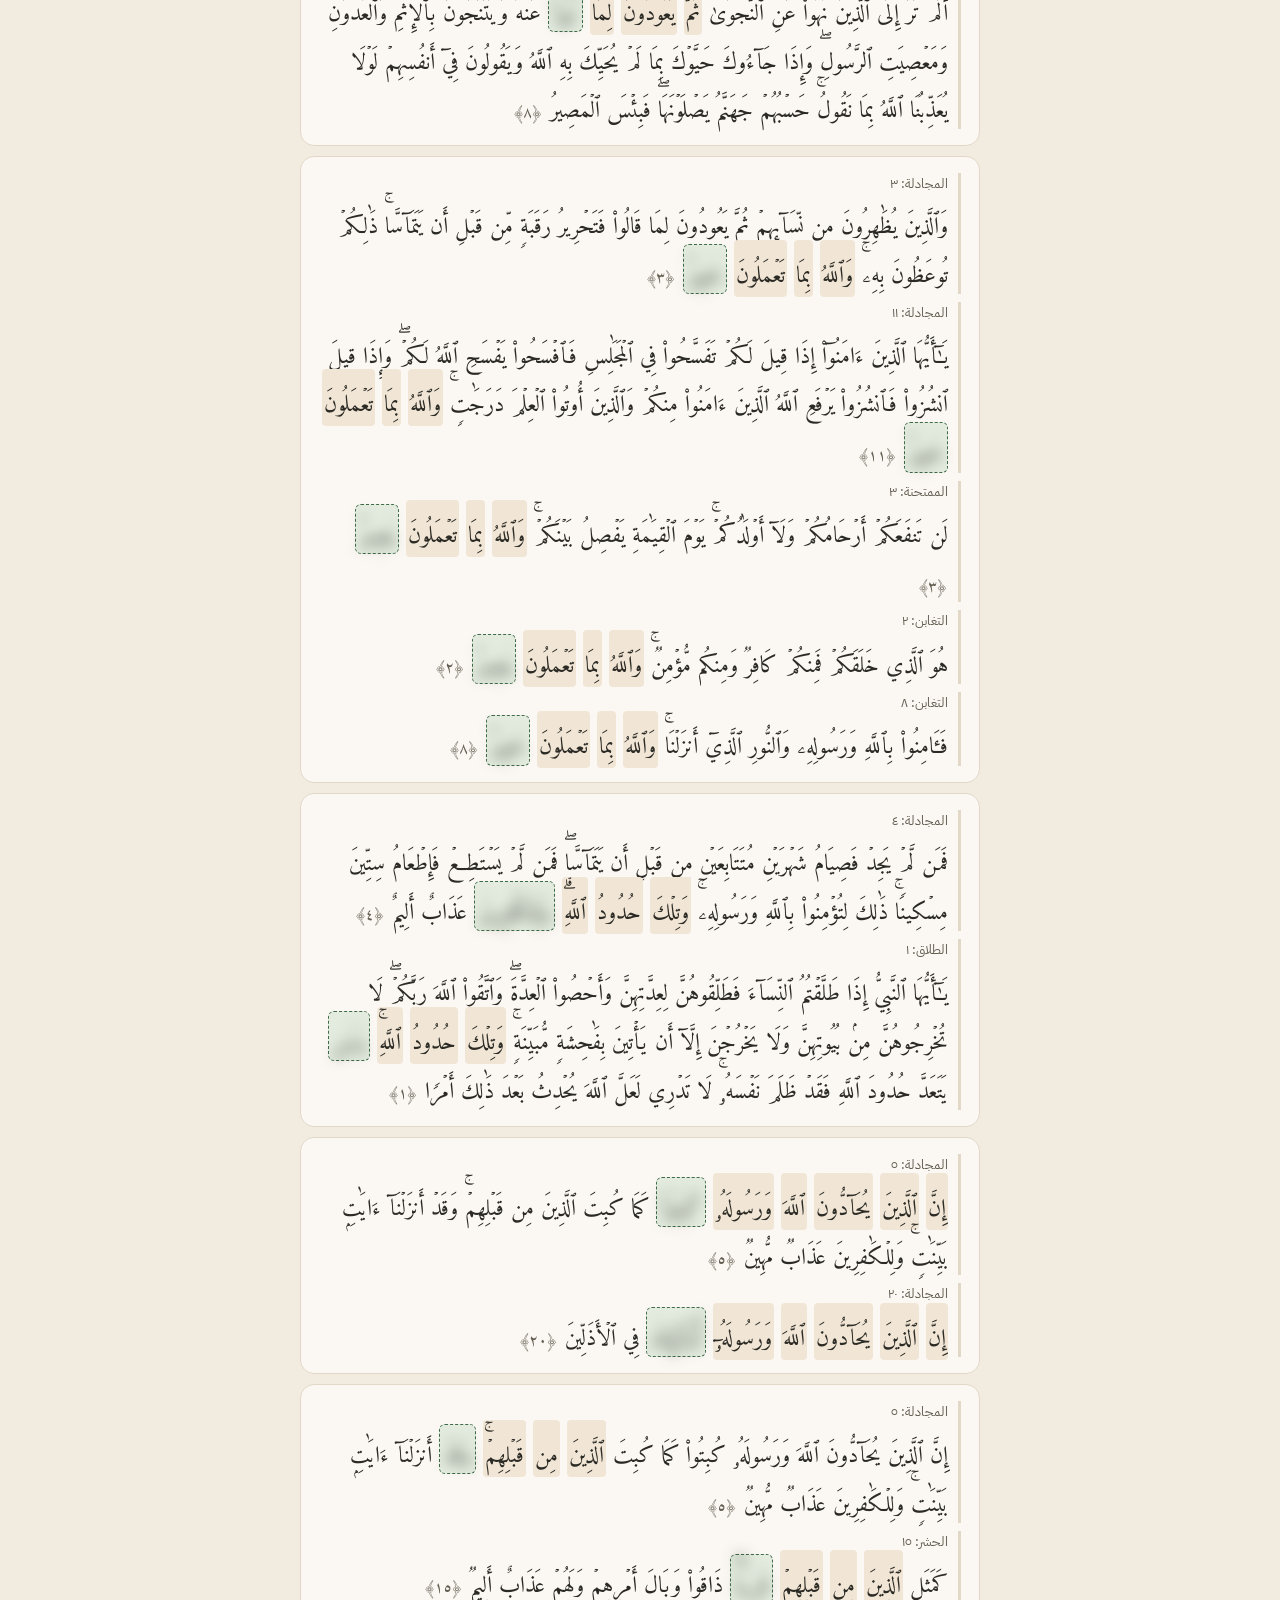
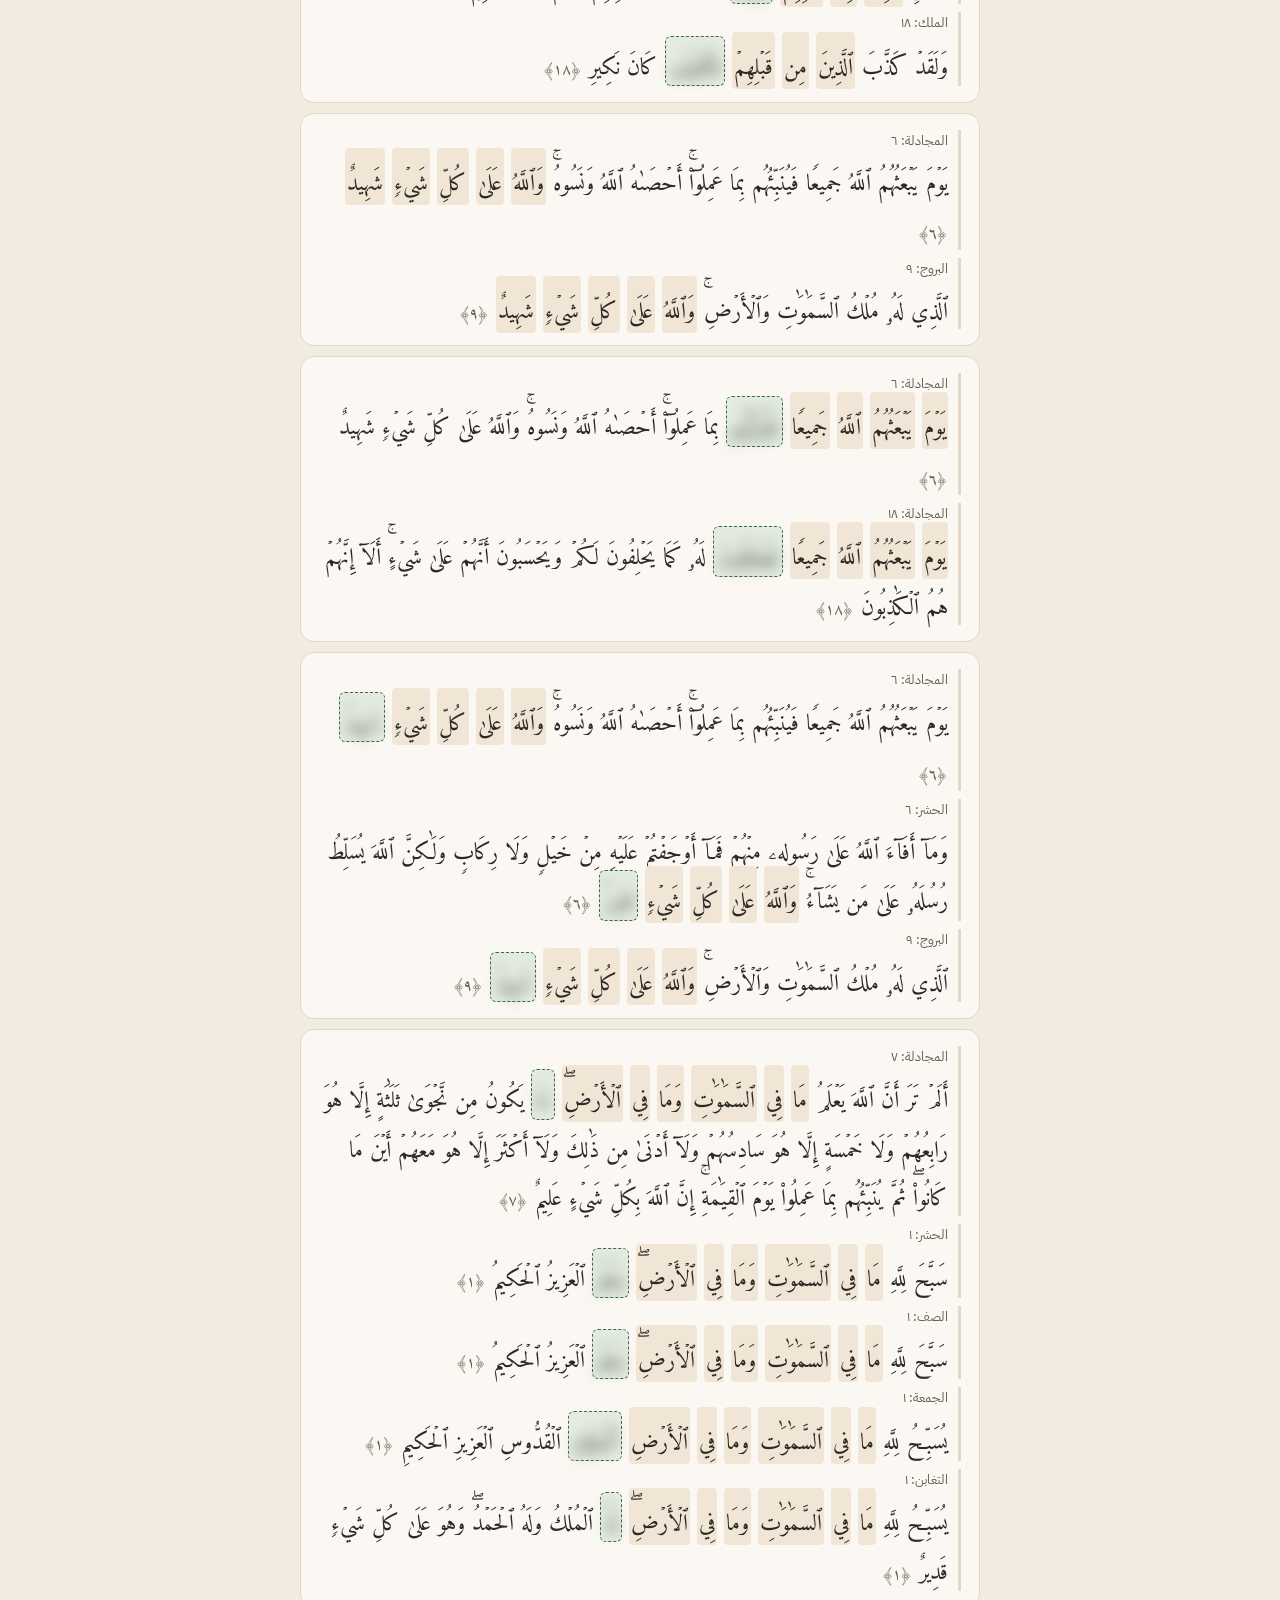
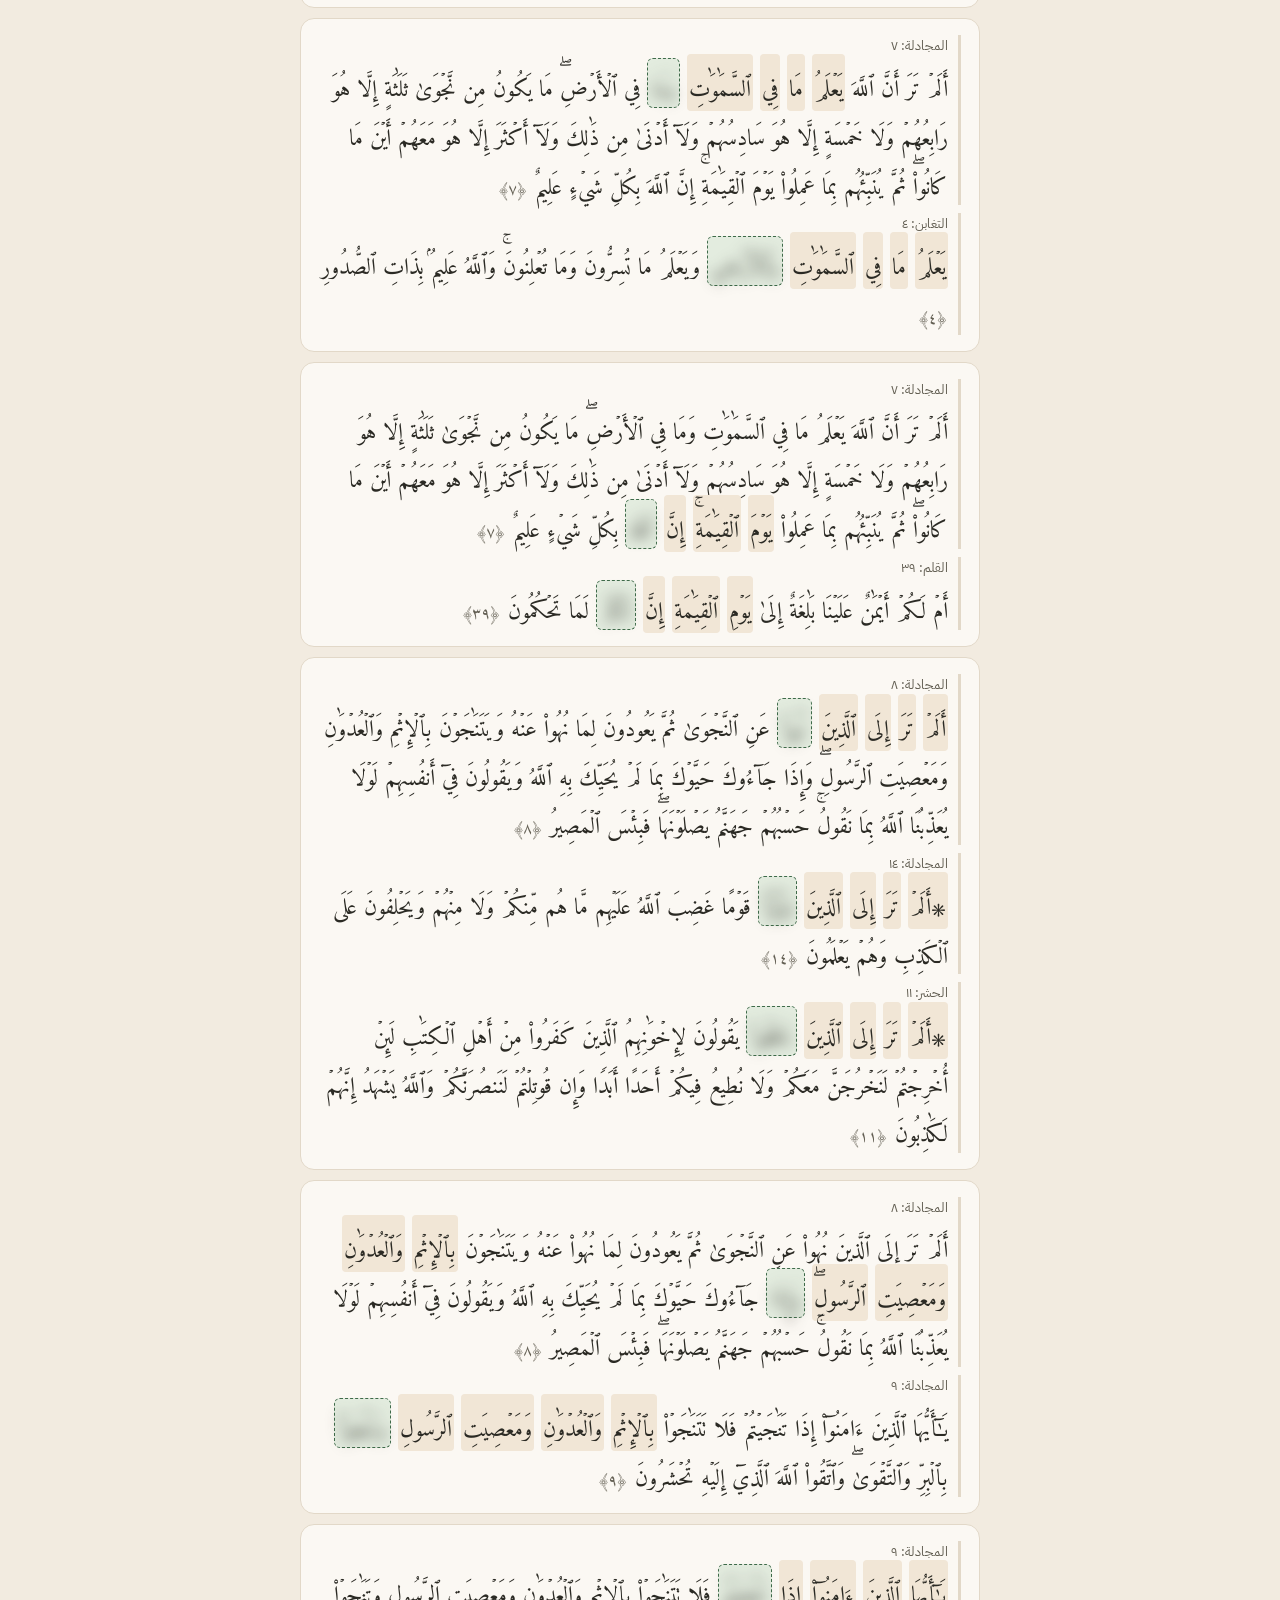
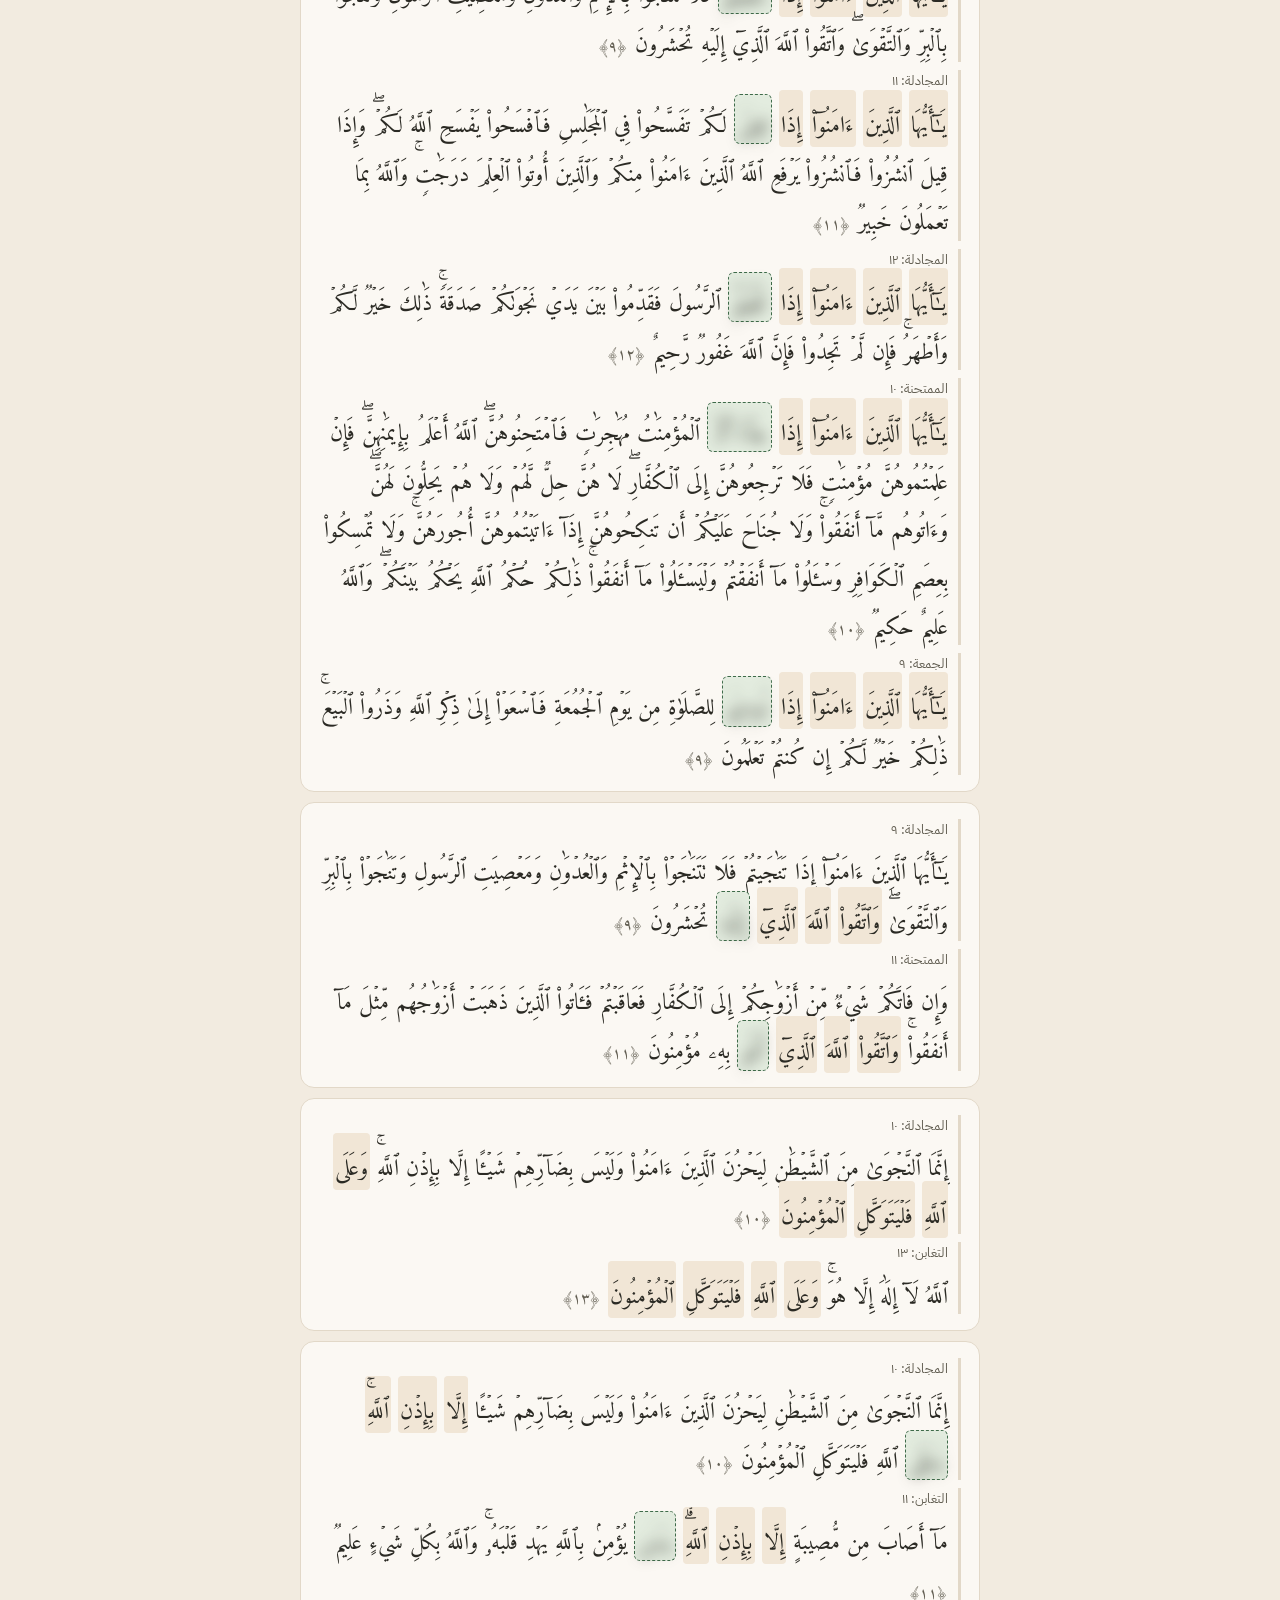
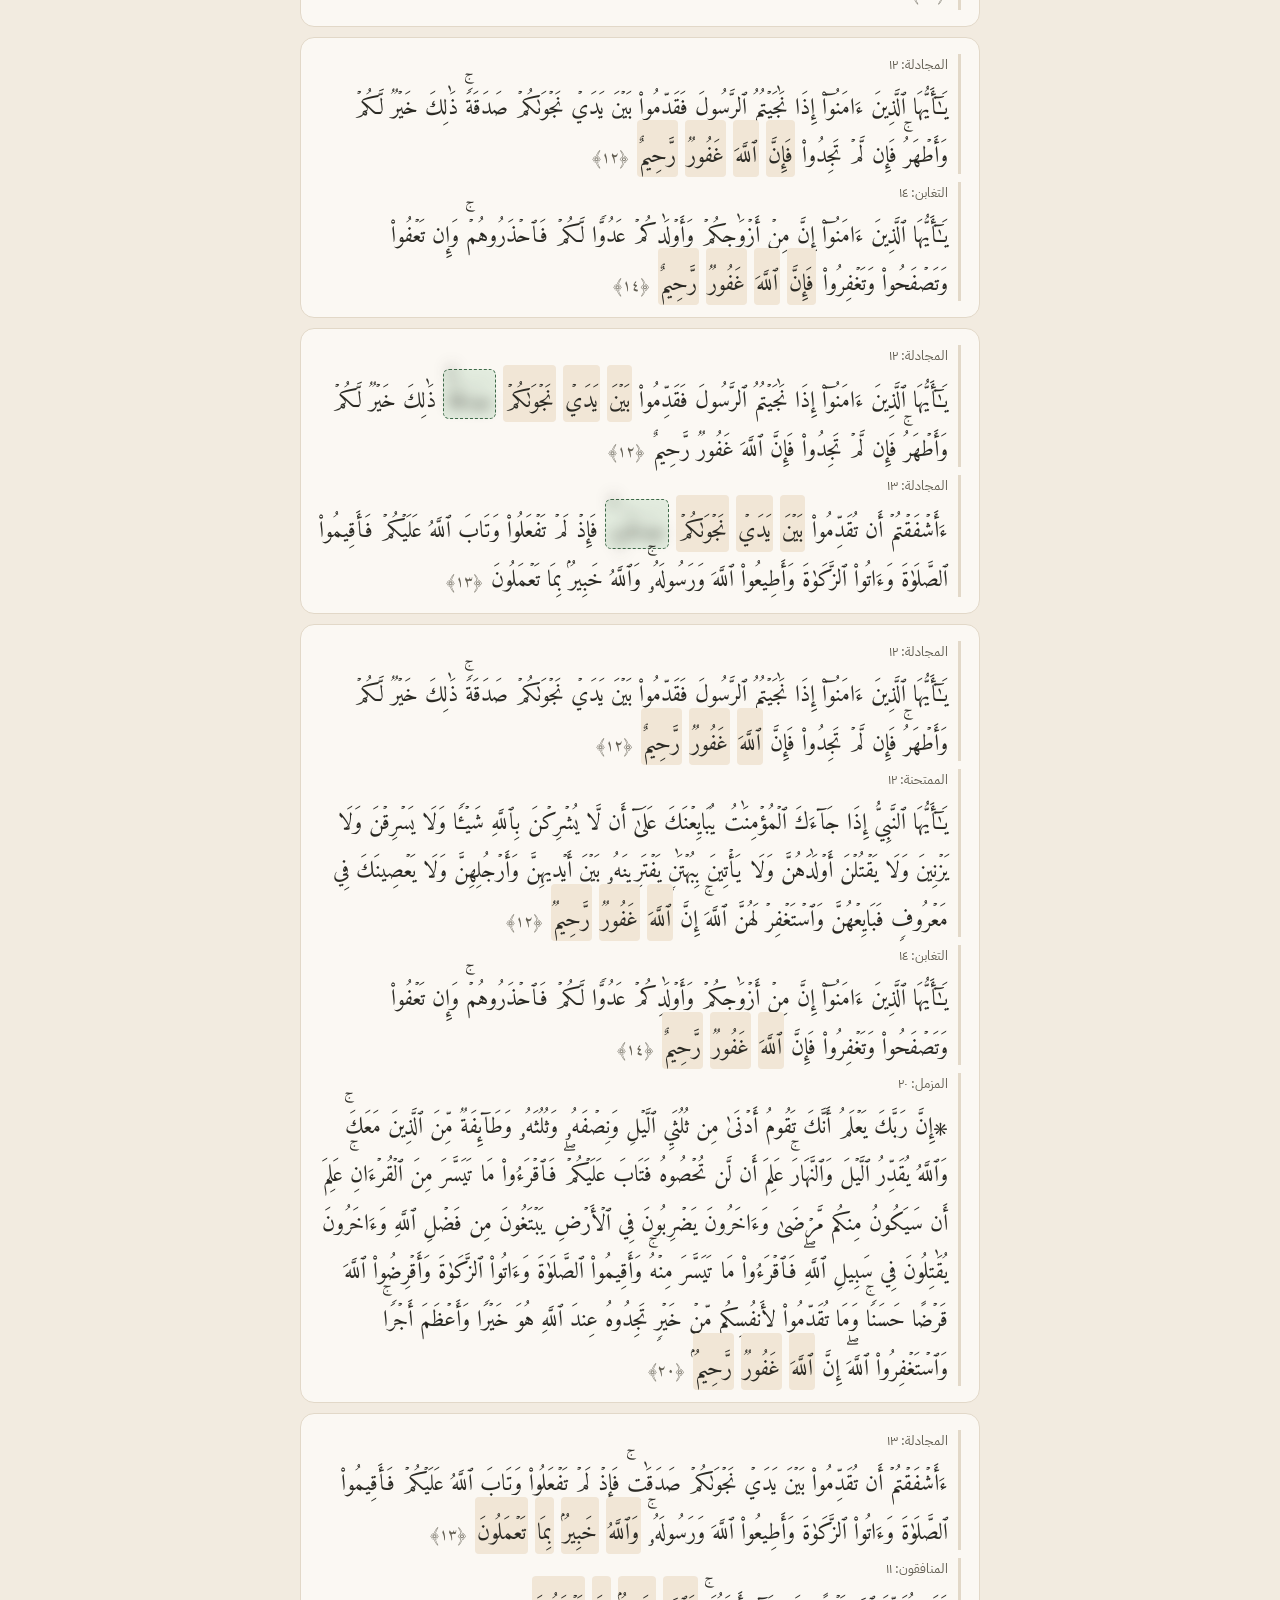
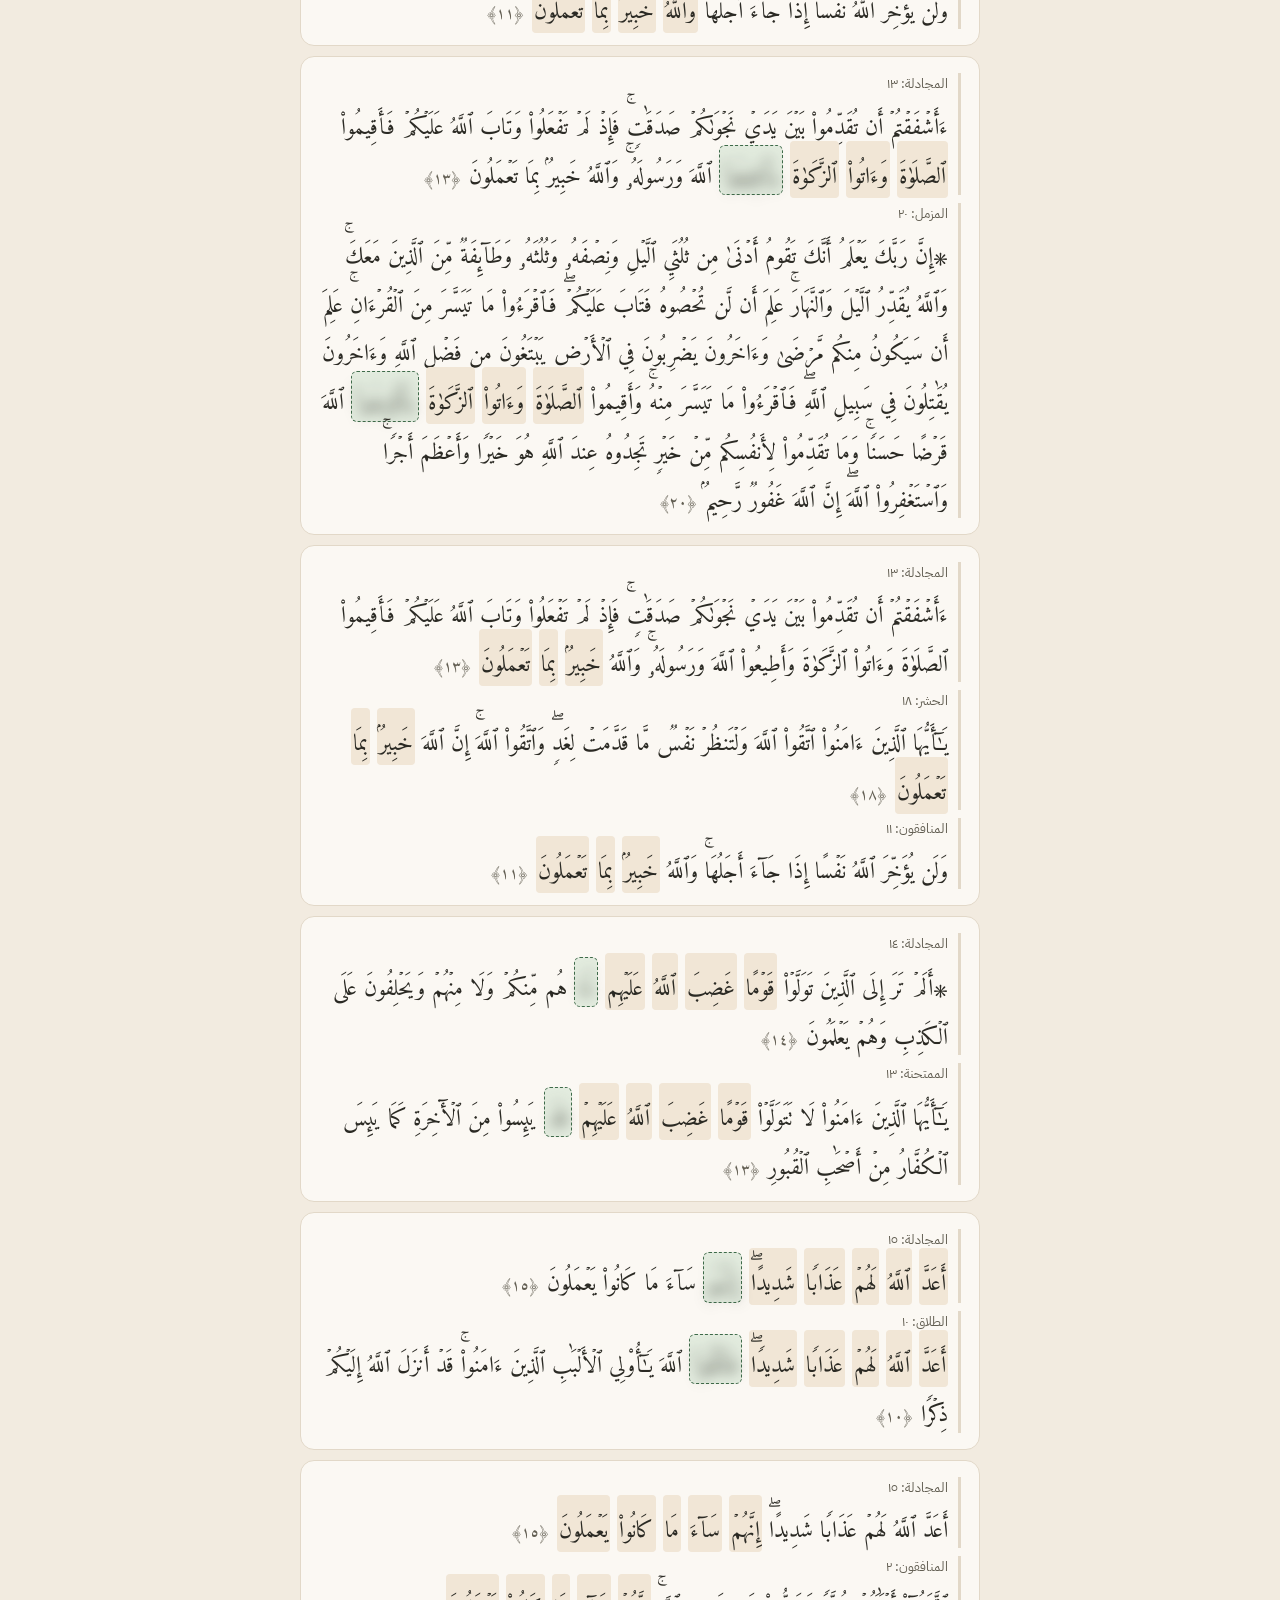
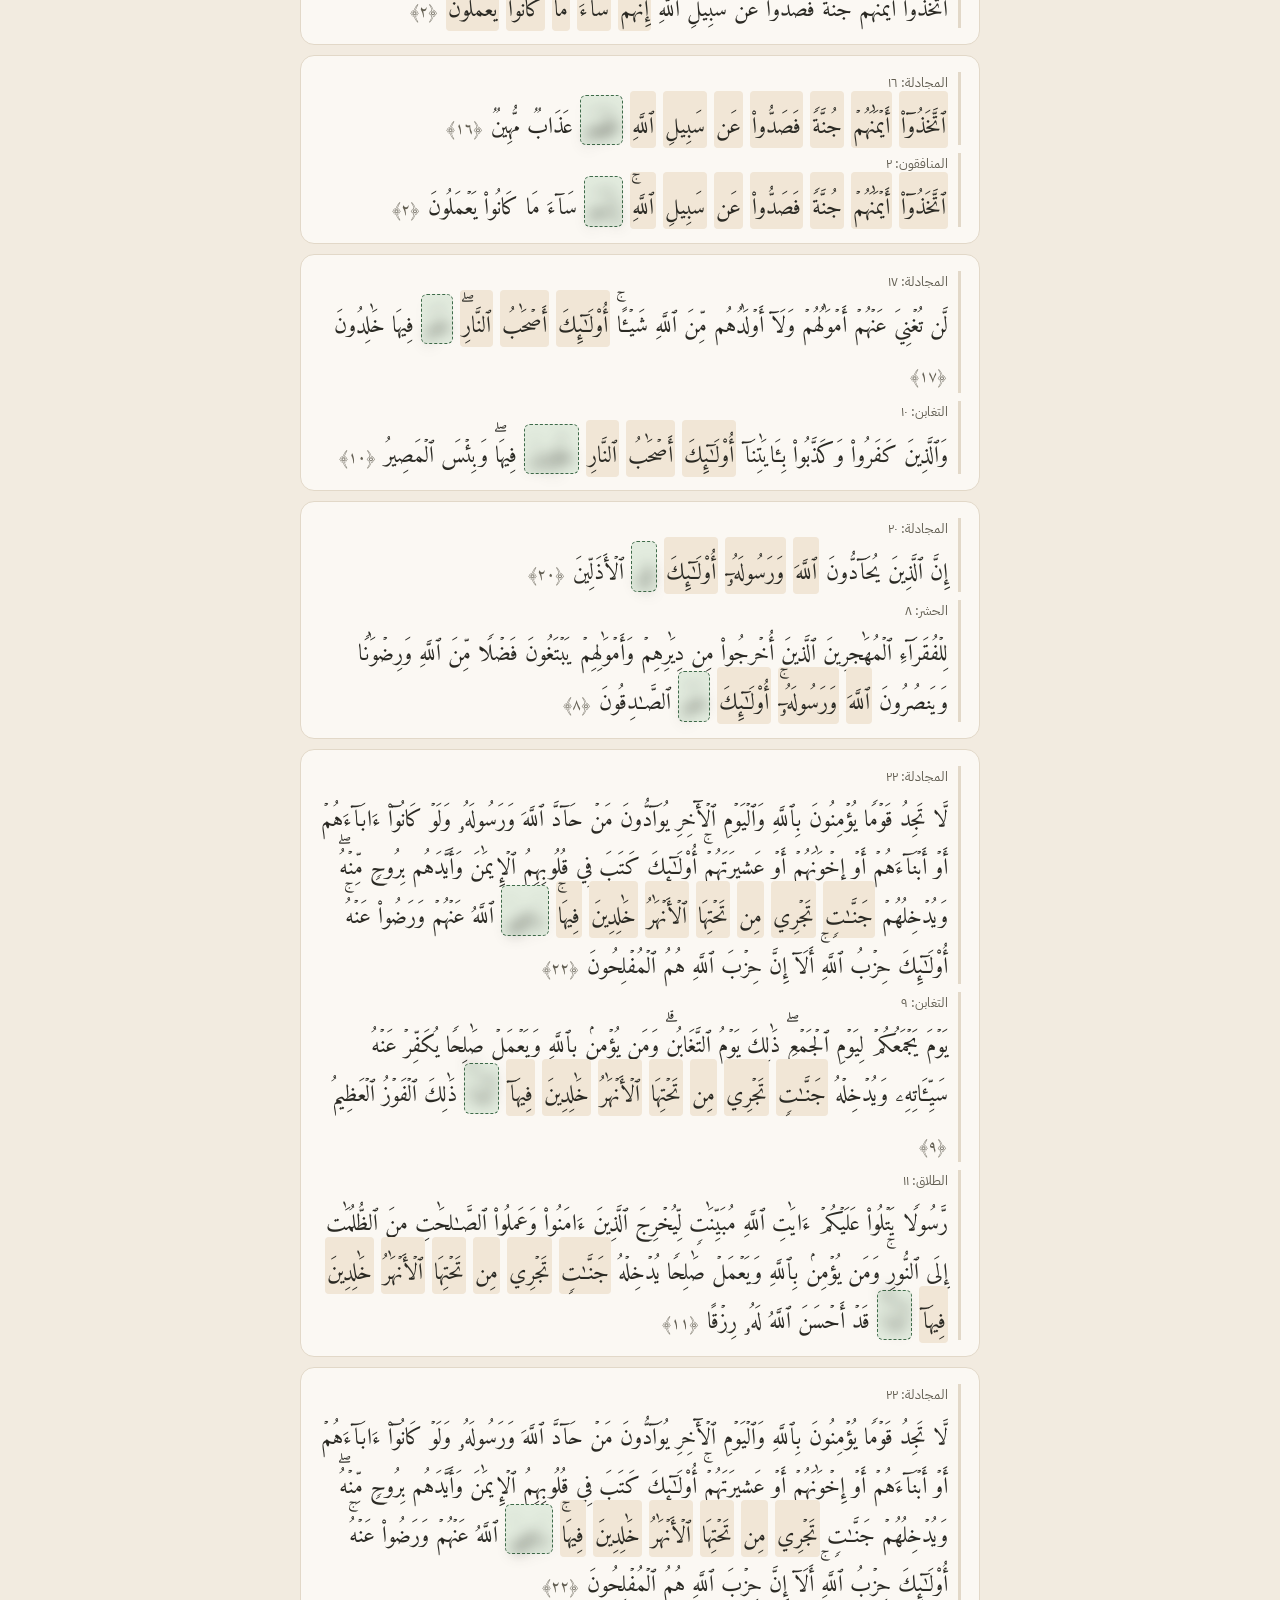
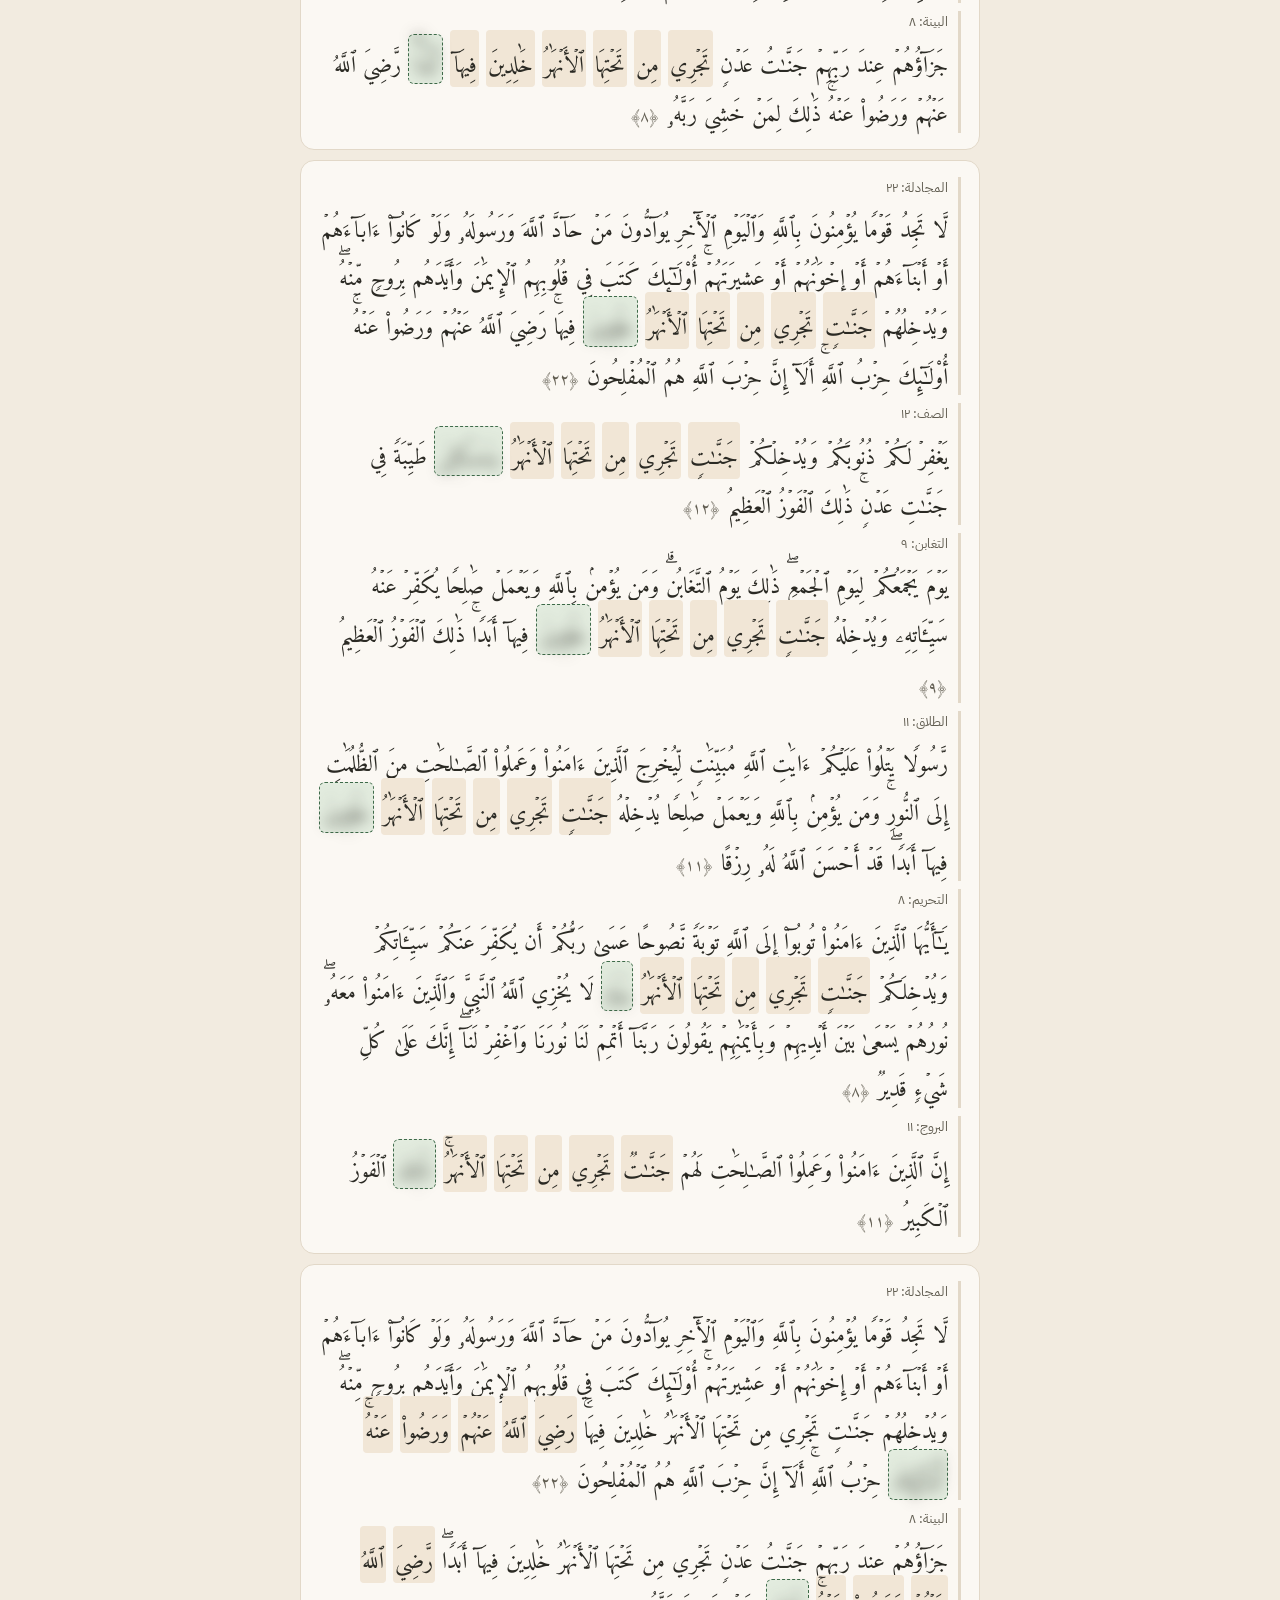
==== commit 3fffb435: "Add files via upload" ====
--- a/hifz/index.html
+++ b/hifz/index.html
@@ -91,6 +91,8 @@
 .fb{font-size:14px;padding:8px 12px;border-radius:10px;background:var(--soft)}
 .score{font-family:var(--f-d);font-size:40px;color:var(--acc)}
 .muted{color:var(--muted)}
+.wr-ta{width:100%;box-sizing:border-box;font-family:var(--f-q,serif);font-size:22px;line-height:2;border:1px solid var(--line);border-radius:12px;padding:10px;background:var(--page);color:inherit;resize:vertical}
+.wr-txt{font-family:var(--f-q,serif);font-size:23px;line-height:2.2}.wr-txt .ok{color:var(--good-ink,#2E6B3F)}.wr-txt .miss{color:var(--bad,#B4443A);text-decoration:underline wavy}.wr-n{font-size:16px;color:var(--muted)}
 .rv-item{display:flex;align-items:center;justify-content:space-between;gap:10px;flex-wrap:wrap;border:1px solid var(--line);border-radius:12px;padding:10px 12px;background:var(--page)}
 .rv-item.ok{border-color:var(--good);background:var(--good-soft)}
 .rv-done{color:var(--good-ink);font-weight:700}
@@ -111,6 +113,7 @@
     <button class="tab" role="tab" data-t="mt" aria-selected="true">المتشابهات</button>
     <button class="tab" role="tab" data-t="ba" aria-selected="false">ما قبلها وما بعدها</button>
     <button class="tab" role="tab" data-t="quiz" aria-selected="false">اختبارات الحفظ</button>
+    <button class="tab" role="tab" data-t="wr" aria-selected="false">التسميع الكتابي</button>
     <button class="tab" role="tab" data-t="rv" aria-selected="false">مراجعة محفوظي</button>
   </div>
   <main id="view"><p class="muted">جاري التحميل…</p></main>
@@ -124,7 +127,8 @@
 let D=null; const ST={lv:'2',tab:'mt',surah:{},mtS:{},hide:false,baD:'1'};
 try{Object.assign(ST,JSON.parse(localStorage.getItem('hifz-ui')||'{}'))}catch(e){}
 if(location.hash==='#review') ST.tab='rv';
-if(!['mt','ba','quiz','rv'].includes(ST.tab)) ST.tab='mt';
+if(location.hash==='#write') ST.tab='wr';
+if(!['mt','ba','quiz','wr','rv'].includes(ST.tab)) ST.tab='mt';
 const save=()=>{try{localStorage.setItem('hifz-ui',JSON.stringify({lv:ST.lv,tab:ST.tab,surah:ST.surah,mtS:ST.mtS,baD:ST.baD}))}catch(e){}};
 let BEST={};try{BEST=JSON.parse(localStorage.getItem('hifz-best')||'{}')}catch(e){}
 const LVC={1:'--l1',2:'--l2',3:'--l3'};
@@ -413,6 +417,46 @@
   if(!ok&&n&&window.RZ){const h=RZ.hifzData();if(h.sel.includes(n)){h.miss[n]=(h.miss[n]||0)+1;RZ.ls.set('hifz-review',h)}}
 }
 function levelOf(n){return Object.keys(D.levels).find(k=>D.levels[k].surahs.includes(n))||ST.lv}
+
+/* ---------- التسميع الكتابي: «اكتب من قوله تعالى … إلى …» (as in the level exams) ---------- */
+const WR_P={1:[[96,1,19],[98,1,6],[78,23,37],[100,1,11],[85,9,19],[90,1,14],[82,5,18],[92,8,21],[98,2,7],[99,1,8],[81,1,12],[82,4,19],[83,9,20],[92,1,21],[79,13,31],[89,9,20],[84,7,15],[90,8,20],[80,16,27],[78,31,40],[102,1,8],[104,1,9],[88,1,16],[91,1,15],[86,1,17]],
+ 2:[[64,3,7],[62,1,4],[67,18,22],[74,32,48],[89,19,30]]};
+WR_P[3]=WR_P[2];
+let WR=null;
+const wrN=w=>w.replace(/ٰ/g,'ا').replace(/[ً-ٟۖ-ۭـࣰ-ࣿ]/g,'').replace(/[ٱأإآ]/g,'ا').replace(/ى/g,'ي').replace(/ة/g,'ه').replace(/[ؤئ]/g,'ء').replace(/[اء]/g,'').replace(/[^ء-ي]/g,'');
+const wrHead=(n,a,b)=>'من قوله تعالى ﴿'+V(n,a).slice(0,3).join(' ')+'﴾ إلى قوله ﴿'+V(n,b).slice(-3).join(' ')+'﴾';
+function wrRandom(){const ss=levelSurahs();for(let k=0;k<50;k++){const n=ss[rnd(ss.length)],L=S(n).ayat,len=Math.min(L,4+rnd(5)),a=1+rnd(L-len+1);if(len>=3)return[n,a,a+len-1]}return[ss[0],1,3]}
+function renderWr(v){
+  if(!WR){
+    v.append($('p',{class:'muted',style:'margin:0'},'كما في ورقة الحفظ في الامتحان: اكتب المقطع من حفظك، ثم صحّحه. لا يُشترط الرسم العثماني ولا التشكيل.'));
+    const gr=$('div',{class:'grid2'});
+    gr.append($('button',{class:'scope',style:'border-color:var(--acc)',on:{click:()=>{WR={p:wrRandom()};render()}}},$('b',{},'مقطع عشوائي'),$('small',{},'من محفوظ '+D.levels[ST.lv].name)));
+    (WR_P[ST.lv]||[]).forEach(p=>{const[n,a,b]=p;gr.append($('button',{class:'scope',on:{click:()=>{WR={p};render()}}},$('b',{},'سورة '+S(n).name+(a===1&&b===S(n).ayat?' كاملة':'')),$('small',{},wrHead(n,a,b))))});
+    v.append(gr);return;
+  }
+  const[n,a,b]=WR.p,box=$('div',{class:'card qz'});
+  box.append($('div',{class:'tools',style:'justify-content:space-between'},$('b',{},'سورة '+S(n).name),$('span',{class:'muted'},'الآيات '+AR(a)+'–'+AR(b))),
+    $('div',{class:'prompt'},'اكتب '+wrHead(n,a,b)));
+  if(WR.res==null){
+    const ta=$('textarea',{class:'wr-ta',rows:9,placeholder:'اكتب الآيات هنا…',dir:'rtl'});ta.value=WR.txt||'';ta.addEventListener('input',()=>WR.txt=ta.value);
+    box.append(ta,$('div',{class:'tools'},$('button',{class:'btn pri',on:{click:()=>{WR.txt=ta.value;WR.res=1;render()}}},'صحّح'),
+      $('button',{class:'btn',on:{click:()=>{WR.txt='';WR.res=0;render()}}},'اكشف النص (للتسميع الشفوي)'),$('button',{class:'btn',on:{click:()=>{WR=null;render()}}},'مقطع آخر')));
+  }else{
+    const exp=[];for(let k=a;k<=b;k++)V(n,k).forEach((w,i,arr)=>exp.push({w,k,end:i===arr.length-1}));
+    const got=(WR.txt||'').split(/\s+/).map(wrN).filter(Boolean),E=exp.map(x=>wrN(x.w));
+    // LCS alignment
+    const m=E.length,q=got.length,T=Array.from({length:m+1},()=>new Uint16Array(q+1));
+    for(let i=m-1;i>=0;i--)for(let j=q-1;j>=0;j--)T[i][j]=E[i]===got[j]?T[i+1][j+1]+1:Math.max(T[i+1][j],T[i][j+1]);
+    const hit=new Set();let i=0,j=0;while(i<m&&j<q){if(E[i]===got[j]){hit.add(i);i++;j++}else if(T[i+1][j]>=T[i][j+1])i++;else j++}
+    const txt=$('div',{class:'wr-txt'});
+    exp.forEach((x,ix)=>{txt.append($('span',{class:WR.res?(hit.has(ix)?'ok':'miss'):''},x.w),' ');if(x.end)txt.append($('span',{class:'wr-n'},'﴿'+AR(x.k)+'﴾'),' ')});
+    if(WR.res){const pct=Math.round(100*hit.size/m),extra=q-hit.size;
+      box.append($('div',{class:'score',style:'text-align:center'},AR(pct)+'٪'),
+        $('div',{class:'muted',style:'text-align:center'},'كتبت '+AR(hit.size)+' كلمة صحيحة من '+AR(m)+(extra>0?' · '+AR(extra)+' كلمة زائدة أو مختلفة':'')+'. الكلمات الحمراء نقصت أو اختلفت.'));}
+    box.append(txt,$('div',{class:'tools'},$('button',{class:'btn pri',on:{click:()=>{WR={p:WR.p};render()}}},'أعد المحاولة'),$('button',{class:'btn',on:{click:()=>{WR=null;render()}}},'مقطع آخر')));
+  }
+  v.append(box);
+}
 function renderRv(v){
   const {list,h}=RZ.hifzToday();
   if(h.sel.length){
@@ -447,7 +491,7 @@
   const v=document.getElementById('view');v.innerHTML='';
   if(QZ&&QZ.lv&&QZ.lv!==ST.lv)QZ=null;
   document.getElementById('levels').hidden=ST.tab==='rv';
-  ({mt:renderMt,ba:renderBA,quiz:renderQuiz,rv:renderRv})[ST.tab](v);
+  ({mt:renderMt,ba:renderBA,quiz:renderQuiz,wr:renderWr,rv:renderRv})[ST.tab](v);
 }
 document.querySelectorAll('.tab').forEach(t=>t.addEventListener('click',()=>{ST.tab=t.dataset.t;save();render()}));
 fetch('data.json').then(r=>r.json()).then(d=>{D=d;render()}).catch(()=>{document.getElementById('view').innerHTML='<p class="muted">تعذّر تحميل البيانات. حدّث الصفحة.</p>'});
--- a/assets/rz.css
+++ b/assets/rz.css
@@ -199,3 +199,5 @@
 .rz-bdg .e{width:44px;height:44px;border-radius:50%;display:flex;align-items:center;justify-content:center;font-size:22px;background:var(--line);filter:grayscale(1);opacity:.55}
 .rz-bdg.on{color:var(--ink)} .rz-bdg.on .e{background:var(--accent-soft);filter:none;opacity:1}
 .rz-bdg b{font-size:13px}
+.rz-list-btn .chev{width:20px;height:20px;color:var(--muted);display:flex;flex-shrink:0}.rz-list-btn .chev svg{width:20px;height:20px}
+.rz-list-btn .rz-ic svg{width:22px;height:22px}
